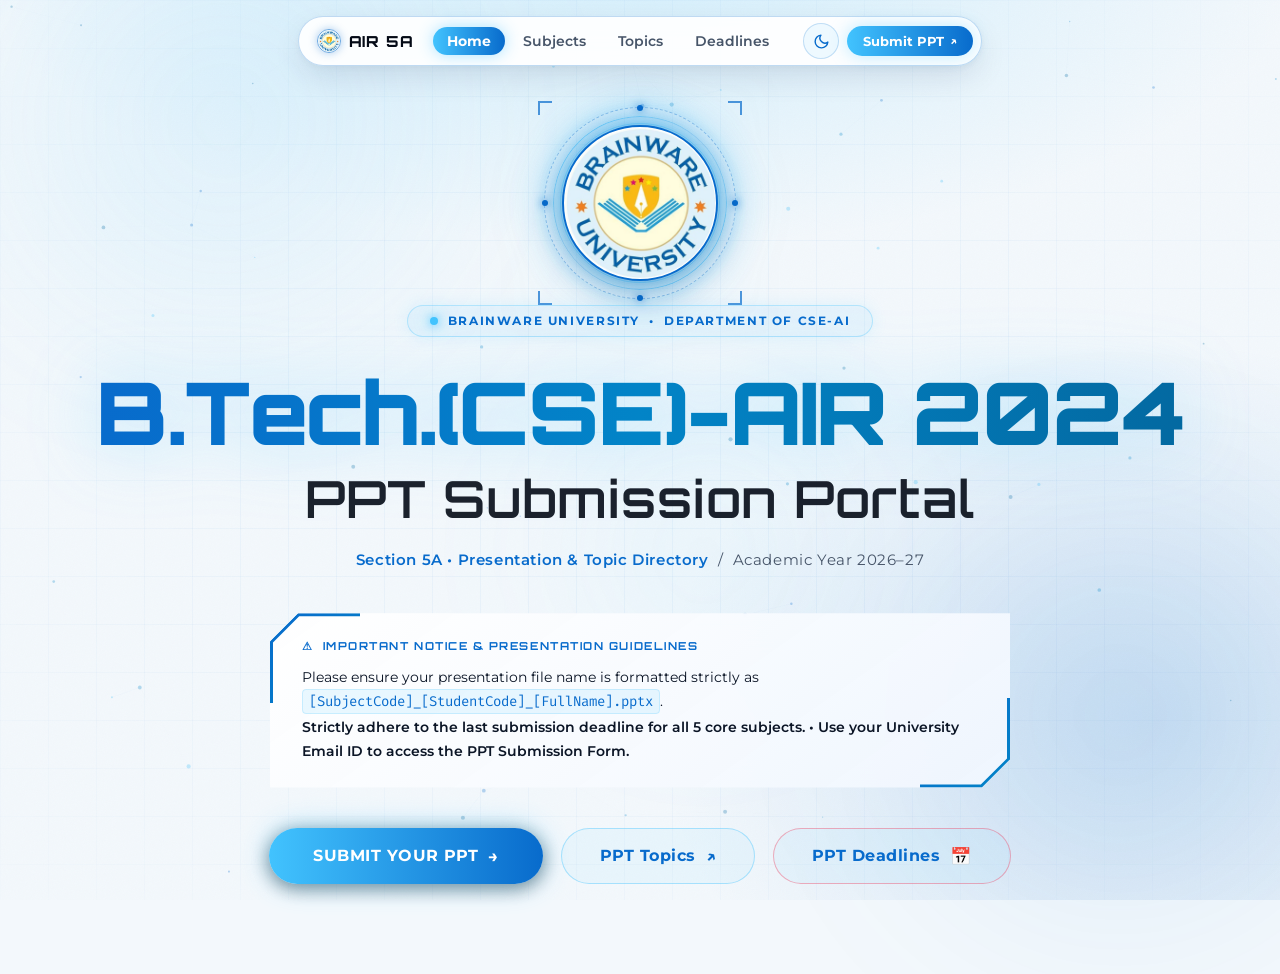
==== standalone.html @ 6a6da943 "chore: update dept labels to Dept. of CSE-AI across all subjects" ====
<!DOCTYPE html>
<html lang="en" data-theme="dark">
<head>
<meta charset="UTF-8">
<meta name="viewport" content="width=device-width, initial-scale=1.0, maximum-scale=5.0">
<meta name="theme-color" content="#03060d">
<meta name="description" content="B.Tech.(CSE)-AIR 2024 • Sem 5 — PPT Submission Portal">
<title>B.Tech.(CSE)-AIR 2024 · Sem 5 — PPT Submission</title>
<link rel="preconnect" href="https://fonts.googleapis.com">
<link rel="preconnect" href="https://fonts.gstatic.com" crossorigin>
<link href="https://fonts.googleapis.com/css2?family=Montserrat:ital,wght@0,300;0,400;0,500;0,600;0,700;0,800;0,900;1,400;1,700&family=Orbitron:wght@500;600;700;800;900&family=Fira+Code:wght@400;500;600&display=swap" rel="stylesheet">
<style>
/* ==========================================================================
   B.Tech.(CSE)-AIR 2024 · Sem 5 / AIR 5A — CYBER EVENT DESIGN SYSTEM
   Theme inspired by Hack2Skill Snowflake CoCo CLI Hackathon GCC Edition
   Palette: Pitch Obsidian Black (#000000), Snowflake Cyan (#42c3fe), Cobalt (#086bcc)
   Typography: Orbitron (Display / Headings) & Montserrat (Body / UI)
   ========================================================================== */

*, *::before, *::after {
  box-sizing: border-box;
  margin: 0;
  padding: 0;
}

:root, [data-theme="dark"] {
  /* Core Hackathon Dark Palette */
  --bg:            #000000;
  --bg2:           #040711;
  --bg3:           #070d1e;
  --surface:       rgba(8, 14, 28, 0.85);
  --surface2:      rgba(12, 22, 42, 0.75);
  --surface-solid: #060b18;

  --card-bg:       linear-gradient(180deg, rgba(8, 16, 32, 0.9) 0%, rgba(3, 7, 18, 0.96) 100%);
  --card-border:   rgba(66, 195, 254, 0.2);
  --card-hover-border: rgba(66, 195, 254, 0.65);
  --card-shadow:   0 16px 40px rgba(0, 0, 0, 0.75), 0 0 24px rgba(66, 195, 254, 0.06);
  --card-hover-shadow: 0 24px 50px rgba(0, 0, 0, 0.88), 0 0 38px rgba(66, 195, 254, 0.25);

  /* Snowflake CoCo CLI Colors */
  --cyan:          #42c3fe;
  --cyan-glow:     rgba(66, 195, 254, 0.4);
  --cyan-subtle:   rgba(66, 195, 254, 0.1);
  --blue:          #086bcc;
  --blue-glow:     rgba(8, 107, 204, 0.35);
  --violet:        #086bcc;
  --violet-glow:   rgba(8, 107, 204, 0.3);
  --amber:         #38bdf8;
  --amber-glow:    rgba(56, 189, 248, 0.25);
  --green:         #10b981;
  --green-glow:    rgba(16, 185, 129, 0.25);
  --rose:          #f43f5e;

  --txt:           #ffffff;
  --txt2:          #94a3b8;
  --txt3:          #64748b;
  --txt-heading:   #ffffff;

  --border:        rgba(66, 195, 254, 0.2);
  --border2:       rgba(8, 107, 204, 0.25);
  --nav-bg:        rgba(4, 7, 17, 0.82);
  --nav-border:    rgba(66, 195, 254, 0.26);
  --nav-shadow:    0 14px 40px rgba(0, 0, 0, 0.75), 0 0 25px rgba(66, 195, 254, 0.12);

  --table-head-bg: rgba(8, 16, 32, 0.96);
  --table-row-alt: rgba(10, 20, 40, 0.4);
  --table-row-hover: rgba(66, 195, 254, 0.08);
  --table-border:  rgba(66, 195, 254, 0.2);

  --input-bg:      rgba(6, 12, 26, 0.9);
  --modal-bg:      rgba(4, 8, 18, 0.97);
  --modal-border:  rgba(66, 195, 254, 0.3);
  --badge-bg:      rgba(66, 195, 254, 0.1);
  --notice-bg:     rgba(8, 16, 32, 0.9);
  --notice-border: rgba(66, 195, 254, 0.3);
  --notice-strong: #38bdf8;

  --hero-grad-start: #42c3fe;
  --hero-grad-mid:   #22d3ee;
  --hero-grad-end:   #086bcc;

  --mesh-bg:       radial-gradient(ellipse 80% 50% at 50% -5%, rgba(66, 195, 254, 0.24) 0%, transparent 65%),
                   radial-gradient(ellipse 60% 65% at 90% 80%, rgba(8, 107, 204, 0.22) 0%, transparent 65%),
                   radial-gradient(ellipse 55% 55% at 10% 65%, rgba(66, 195, 254, 0.14) 0%, transparent 65%),
                   #000000;
  --grid-color:    rgba(66, 195, 254, 0.045);
  --orb-1-bg:      radial-gradient(circle, rgba(66, 195, 254, 0.18) 0%, transparent 70%);
  --orb-2-bg:      radial-gradient(circle, rgba(8, 107, 204, 0.20) 0%, transparent 70%);
  --orb-3-bg:      radial-gradient(circle, rgba(34, 211, 238, 0.12) 0%, transparent 70%);
  --canvas-opacity: 0.42;

  --r:             16px;
  --r2:            10px;
  --pill:          9999px;

  --font-display:  'Orbitron', -apple-system, BlinkMacSystemFont, 'Segoe UI', Roboto, sans-serif;
  --font-body:     'Montserrat', -apple-system, BlinkMacSystemFont, 'Segoe UI', Roboto, sans-serif;
  --font-mono:     'Fira Code', 'Consolas', monospace;
}

[data-theme="light"] {
  /* Snowflake Glacier White Theme */
  --bg:            #f3f8fc;
  --bg2:           #e8f2fb;
  --bg3:           #dbeafe;
  --surface:       rgba(255, 255, 255, 0.94);
  --surface2:      rgba(243, 248, 253, 0.9);
  --surface-solid: #ffffff;

  --card-bg:       linear-gradient(180deg, rgba(255, 255, 255, 0.98), rgba(240, 246, 253, 0.94));
  --card-border:   rgba(8, 107, 204, 0.2);
  --card-hover-border: rgba(8, 107, 204, 0.65);
  --card-shadow:   0 10px 30px -4px rgba(8, 28, 64, 0.08), 0 4px 12px -2px rgba(8, 28, 64, 0.04);
  --card-hover-shadow: 0 20px 40px -6px rgba(8, 28, 64, 0.16), 0 8px 24px rgba(66, 195, 254, 0.25);

  --cyan:          #086bcc;
  --cyan-glow:     rgba(8, 107, 204, 0.28);
  --cyan-subtle:   rgba(8, 107, 204, 0.08);
  --blue:          #0284c7;
  --blue-glow:     rgba(2, 132, 199, 0.25);
  --violet:        #0284c7;
  --violet-glow:   rgba(2, 132, 199, 0.22);
  --amber:         #0284c7;
  --amber-glow:    rgba(2, 132, 199, 0.2);
  --green:         #059669;
  --green-glow:    rgba(5, 150, 105, 0.2);
  --rose:          #e11d48;

  --txt:           #0b1526;
  --txt2:          #475569;
  --txt3:          #64748b;
  --txt-heading:   #040a16;

  --border:        rgba(8, 107, 204, 0.2);
  --border2:       rgba(66, 195, 254, 0.3);
  --nav-bg:        rgba(255, 255, 255, 0.92);
  --nav-border:    rgba(8, 107, 204, 0.25);
  --nav-shadow:    0 12px 32px -4px rgba(8, 28, 64, 0.12), 0 2px 8px rgba(8, 28, 64, 0.04);

  --table-head-bg: rgba(235, 243, 252, 0.98);
  --table-row-alt: rgba(245, 249, 254, 0.85);
  --table-row-hover: rgba(8, 107, 204, 0.08);
  --table-border:  rgba(8, 107, 204, 0.18);

  --input-bg:      #ffffff;
  --modal-bg:      rgba(255, 255, 255, 0.98);
  --modal-border:  rgba(8, 107, 204, 0.25);
  --badge-bg:      rgba(8, 107, 204, 0.08);
  --notice-bg:     rgba(255, 255, 255, 0.96);
  --notice-border: rgba(8, 107, 204, 0.3);
  --notice-strong: #086bcc;

  --hero-grad-start: #086bcc;
  --hero-grad-mid:   #0284c7;
  --hero-grad-end:   #0369a1;

  --mesh-bg:       radial-gradient(ellipse 80% 50% at 50% -5%, rgba(66, 195, 254, 0.18) 0%, transparent 65%),
                   radial-gradient(ellipse 60% 65% at 90% 80%, rgba(8, 107, 204, 0.14) 0%, transparent 65%),
                   #f3f8fc;
  --grid-color:    rgba(8, 107, 204, 0.04);
  --orb-1-bg:      radial-gradient(circle, rgba(66, 195, 254, 0.12) 0%, transparent 70%);
  --orb-2-bg:      radial-gradient(circle, rgba(8, 107, 204, 0.10) 0%, transparent 70%);
  --orb-3-bg:      radial-gradient(circle, rgba(66, 195, 254, 0.08) 0%, transparent 70%);
  --canvas-opacity: 0.45;
}

html { 
  scroll-behavior: smooth; 
  -webkit-text-size-adjust: 100%; 
}

body {
  font-family: var(--font-body);
  background: var(--bg);
  color: var(--txt);
  min-height: 100dvh;
  overflow-x: hidden;
  -webkit-font-smoothing: antialiased;
  transition: background-color 0.3s ease, color 0.3s ease;
}

/* ━━━━━━━━━━━━━━━━━━━━━━━━━━━━━━━━━━━━
   BACKGROUND SYSTEM
━━━━━━━━━━━━━━━━━━━━━━━━━━━━━━━━━━━━ */
.bg-layer {
  position: fixed; inset: 0; pointer-events: none;
}

/* Gradient mesh */
.bg-mesh {
  z-index: 0;
  background: var(--mesh-bg);
  transition: background 0.3s ease;
}

/* Fine grid */
.bg-grid {
  z-index: 1;
  background-image:
    linear-gradient(var(--grid-color) 1px, transparent 1px),
    linear-gradient(90deg, var(--grid-color) 1px, transparent 1px);
  background-size: 48px 48px;
  mask-image: radial-gradient(ellipse 100% 100% at 50% 50%, black 30%, transparent 80%);
  -webkit-mask-image: radial-gradient(ellipse 100% 100% at 50% 50%, black 30%, transparent 80%);
}

/* Noise texture */
.bg-noise {
  z-index: 2;
  opacity: 0.025;
  background-image: url("data:image/svg+xml,%3Csvg viewBox='0 0 256 256' xmlns='http://www.w3.org/2000/svg'%3E%3Cfilter id='n'%3E%3CfeTurbulence type='fractalNoise' baseFrequency='0.9' numOctaves='4' stitchTiles='stitch'/%3E%3C/filter%3E%3Crect width='100%25' height='100%25' filter='url(%23n)'/%3E%3C/svg%3E");
  background-size: 256px 256px;
}

/* Floating ambient orbs */
.orb {
  position: fixed; border-radius: 50%; pointer-events: none; filter: blur(75px); z-index: 1;
}
.orb-1 {
  width: 55vw; height: 40vw;
  background: var(--orb-1-bg); transition: background 0.3s ease;
  top: -15%; left: -10%;
  animation: orbDrift1 22s ease-in-out infinite alternate;
}
.orb-2 {
  width: 45vw; height: 50vw;
  background: var(--orb-2-bg); transition: background 0.3s ease;
  bottom: -15%; right: -10%;
  animation: orbDrift2 28s ease-in-out infinite alternate;
}
.orb-3 {
  width: 30vw; height: 30vw;
  background: var(--orb-3-bg); transition: background 0.3s ease;
  top: 40%; left: 40%;
  animation: orbDrift3 18s ease-in-out infinite alternate;
}
@keyframes orbDrift1 { 0%{transform:translate(0,0)} 100%{transform:translate(6vw,8vh)} }
@keyframes orbDrift2 { 0%{transform:translate(0,0)} 100%{transform:translate(-8vw,-6vh)} }
@keyframes orbDrift3 { 0%{transform:translate(0,0) scale(1)} 100%{transform:translate(-4vw,5vh) scale(1.2)} }

/* Canvas constellation */
#constellation {
  position: fixed; inset: 0; z-index: 2; pointer-events: none;
  opacity: var(--canvas-opacity);
  transition: opacity 0.3s ease;
}

/* ━━━━━━━━━━━━━━━━━━━━━━━━━━━━━━━━━━━━
   FLOATING TOP NAVIGATION BAR
━━━━━━━━━━━━━━━━━━━━━━━━━━━━━━━━━━━━ */
.site-nav-wrap {
  position: fixed;
  top: 16px;
  left: 0; right: 0;
  display: flex;
  justify-content: center;
  z-index: 90;
  padding: 0 16px;
  pointer-events: none;
}
.site-nav {
  pointer-events: auto;
  display: flex;
  align-items: center;
  gap: clamp(8px, 1.6vw, 20px);
  background: var(--nav-bg);
  backdrop-filter: blur(20px);
  -webkit-backdrop-filter: blur(20px);
  border: 1px solid var(--nav-border);
  border-radius: var(--pill);
  padding: 6px 8px 6px 18px;
  box-shadow: var(--nav-shadow);
  transition: background 0.3s ease, border-color 0.3s ease, box-shadow 0.3s ease;
}
.nav-brand {
  display: flex;
  align-items: center;
  gap: 8px;
  cursor: pointer;
  user-select: none;
}
.nav-dot {
  width: 8px; height: 8px;
  border-radius: 50%;
  background: #42c3fe;
  box-shadow: 0 0 10px #42c3fe;
  animation: pulse 2s infinite ease-in-out;
}
.nav-title {
  font-family: var(--font-display);
  font-weight: 800;
  font-size: 0.95rem;
  color: var(--txt-heading);
  letter-spacing: 0.05em;
  white-space: nowrap;
}
.nav-sub {
  font-family: var(--font-mono);
  font-weight: 400;
  font-size: 0.78rem;
  color: var(--cyan);
  opacity: 0.9;
}
.nav-links {
  display: flex;
  align-items: center;
  gap: 4px;
}
.nav-link {
  background: transparent;
  border: none;
  color: var(--txt2);
  font-family: var(--font-body);
  font-size: 0.85rem;
  font-weight: 600;
  padding: 6px 14px;
  border-radius: var(--pill);
  cursor: pointer;
  transition: all 0.2s ease;
  white-space: nowrap;
}
.nav-link:hover {
  color: var(--txt);
  background: rgba(66, 195, 254, 0.08);
}
.nav-link.active {
  color: #000000;
  background: linear-gradient(90deg, #42c3fe 0%, #086bcc 100%);
  font-weight: 700;
  box-shadow: 0 0 16px rgba(66, 195, 254, 0.45);
}
[data-theme="light"] .nav-link.active {
  color: #ffffff;
}
.nav-btn-submit {
  display: inline-flex;
  align-items: center;
  gap: 6px;
  background: linear-gradient(90deg, #42c3fe 0%, #086bcc 100%);
  border: none;
  color: #000000;
  font-family: var(--font-body);
  font-weight: 700;
  font-size: 0.82rem;
  padding: 7px 16px;
  border-radius: var(--pill);
  cursor: pointer;
  transition: all 0.22s ease;
  white-space: nowrap;
  box-shadow: 0 0 18px rgba(66, 195, 254, 0.35);
}
[data-theme="light"] .nav-btn-submit {
  color: #ffffff;
}
.nav-btn-submit:hover {
  box-shadow: 0 0 28px rgba(66, 195, 254, 0.65);
  transform: translateY(-1px) scale(1.02);
}
.btn-arrow {
  font-size: 0.9em;
  transition: transform 0.2s ease;
}
.nav-btn-submit:hover .btn-arrow {
  transform: translate(2px, -2px);
}

.nav-actions {
  display: flex;
  align-items: center;
  gap: 8px;
}

/* Theme Toggle Button */
.theme-toggle-btn {
  display: inline-flex;
  align-items: center;
  justify-content: center;
  width: 36px;
  height: 36px;
  border-radius: 50%;
  background: rgba(66, 195, 254, 0.08);
  border: 1px solid var(--border);
  color: var(--cyan);
  cursor: pointer;
  position: relative;
  transition: all 0.25s cubic-bezier(0.4, 0, 0.2, 1);
  overflow: hidden;
  padding: 0;
  flex-shrink: 0;
}
.theme-toggle-btn:hover {
  background: rgba(66, 195, 254, 0.16);
  border-color: var(--cyan);
  transform: scale(1.06);
  box-shadow: 0 0 14px var(--cyan-glow);
}
.theme-icon {
  width: 17px;
  height: 17px;
  position: absolute;
  transition: transform 0.35s cubic-bezier(0.4, 0, 0.2, 1), opacity 0.25s ease;
}
[data-theme="dark"] .icon-sun {
  opacity: 1;
  transform: rotate(0deg) scale(1);
}
[data-theme="dark"] .icon-moon {
  opacity: 0;
  transform: rotate(90deg) scale(0.5);
}
[data-theme="light"] .icon-sun {
  opacity: 0;
  transform: rotate(-90deg) scale(0.5);
}
[data-theme="light"] .icon-moon {
  opacity: 1;
  transform: rotate(0deg) scale(1);
}

/* ━━━━━━━━━━━━━━━━━━━━━━━━━━━━━━━━━━━━
   PAGE SYSTEM
━━━━━━━━━━━━━━━━━━━━━━━━━━━━━━━━━━━━ */
.page {
  position: relative; z-index: 10;
  min-height: 100dvh;
  display: none; flex-direction: column;
  align-items: center; 
  justify-content: flex-start;
  padding: clamp(94px, 12vw, 125px) clamp(16px, 4vw, 48px) clamp(50px, 8vw, 90px);
  width: 100%;
  box-sizing: border-box;
}
.page.active { display: flex; }

/* ━━━━━━━━━━━━━━━━━━━━━━━━━━━━━━━━━━━━
   HOME PAGE
━━━━━━━━━━━━━━━━━━━━━━━━━━━━━━━━━━━━ */
#home { 
  gap: 0; 
  justify-content: flex-start;
  padding-top: clamp(94px, 12vw, 125px);
}

/* ━━━━━━━━━━━━━━━━━━━━━━━━━━━━━━━━━━━━
   ANIMATED HERO EMBLEM (BRAINWARE LOGO)
━━━━━━━━━━━━━━━━━━━━━━━━━━━━━━━━━━━━ */
.nav-brand-logo {
  width: 24px;
  height: 24px;
  border-radius: 50%;
  object-fit: cover;
  box-shadow: 0 0 8px rgba(66, 195, 254, 0.5);
  border: 1px solid rgba(66, 195, 254, 0.6);
  flex-shrink: 0;
  transition: transform 0.3s ease, box-shadow 0.3s ease;
}
.nav-brand:hover .nav-brand-logo {
  transform: rotate(15deg) scale(1.1);
  box-shadow: 0 0 16px rgba(66, 195, 254, 0.85);
}

.hero-logo-showcase {
  position: relative;
  width: clamp(124px, 16vw, 156px);
  height: clamp(124px, 16vw, 156px);
  margin: 0 auto clamp(16px, 2.5vw, 24px);
  display: flex;
  align-items: center;
  justify-content: center;
  isolation: isolate;
  user-select: none;
  animation: heroLogoEntrance 1.1s cubic-bezier(0.16, 1, 0.3, 1) forwards;
}

@keyframes heroLogoEntrance {
  0% {
    opacity: 0;
    transform: scale(0.55) translateY(-32px);
    filter: drop-shadow(0 0 0 transparent) blur(10px);
  }
  60% {
    opacity: 1;
    transform: scale(1.08) translateY(0);
    filter: drop-shadow(0 0 35px rgba(66, 195, 254, 0.95)) blur(0px);
  }
  100% {
    opacity: 1;
    transform: scale(1) translateY(0);
    filter: drop-shadow(0 0 22px rgba(66, 195, 254, 0.5)) blur(0px);
  }
}

/* Ambient Backlight Aura Pulse */
.logo-ambient-aura {
  position: absolute;
  inset: -32px;
  background: radial-gradient(circle, rgba(66, 195, 254, 0.4) 0%, rgba(8, 107, 204, 0.18) 50%, transparent 72%);
  border-radius: 50%;
  pointer-events: none;
  z-index: 1;
  filter: blur(16px);
  animation: auraBreathe 3.6s ease-in-out infinite alternate;
}

@keyframes auraBreathe {
  0% {
    opacity: 0.6;
    transform: scale(0.92);
  }
  100% {
    opacity: 1;
    transform: scale(1.15);
  }
}

/* Rotating Orbital Cyber Rings */
.logo-orbital-ring {
  position: absolute;
  border-radius: 50%;
  pointer-events: none;
  z-index: 2;
}

/* Outer Dashed Radar Ring */
.ring-outer {
  inset: -18px;
  border: 1.5px dashed rgba(66, 195, 254, 0.4);
  animation: spinClockwise 28s linear infinite;
  box-shadow: 0 0 15px rgba(66, 195, 254, 0.15);
}

/* Satellite Laser Dots along the Outer Ring */
.ring-outer .satellite-dot {
  position: absolute;
  width: 6px;
  height: 6px;
  border-radius: 50%;
  background: #42c3fe;
  box-shadow: 0 0 10px #42c3fe, 0 0 18px #42c3fe;
}
.sat-1 { top: -3px; left: 50%; transform: translateX(-50%); }
.sat-2 { bottom: -3px; left: 50%; transform: translateX(-50%); }
.sat-3 { left: -3px; top: 50%; transform: translateY(-50%); }
.sat-4 { right: -3px; top: 50%; transform: translateY(-50%); }

/* Middle Dual-Tone Gradient Ring */
.ring-mid {
  inset: -9px;
  border: 1.5px solid transparent;
  background: linear-gradient(135deg, rgba(66, 195, 254, 0.75) 0%, rgba(8, 107, 204, 0.15) 50%, rgba(66, 195, 254, 0.75) 100%) border-box;
  -webkit-mask: linear-gradient(#fff 0 0) padding-box, linear-gradient(#fff 0 0);
  -webkit-mask-composite: xor;
  mask-composite: exclude;
  animation: spinCounter 16s linear infinite;
}

/* Inner Neon Glow Ring */
.ring-inner {
  inset: -2px;
  border: 1px solid rgba(66, 195, 254, 0.5);
  box-shadow: inset 0 0 12px rgba(66, 195, 254, 0.4), 0 0 14px rgba(66, 195, 254, 0.3);
  animation: pulseGlowRing 2.5s ease-in-out infinite alternate;
}

@keyframes spinClockwise {
  from { transform: rotate(0deg); }
  to   { transform: rotate(360deg); }
}

@keyframes spinCounter {
  from { transform: rotate(0deg); }
  to   { transform: rotate(-360deg); }
}

@keyframes pulseGlowRing {
  0% { opacity: 0.6; box-shadow: inset 0 0 8px rgba(66, 195, 254, 0.2), 0 0 10px rgba(66, 195, 254, 0.2); }
  100% { opacity: 1; box-shadow: inset 0 0 16px rgba(66, 195, 254, 0.6), 0 0 20px rgba(66, 195, 254, 0.5); }
}

/* Cyber Corner Brackets Flanking the Circular Emblem */
.logo-corner-brackets {
  position: absolute;
  inset: -24px;
  pointer-events: none;
  z-index: 2;
}
.bracket-item {
  position: absolute;
  width: 14px;
  height: 14px;
  border-color: #42c3fe;
  border-style: solid;
  opacity: 0.7;
  transition: all 0.3s ease;
}
.b-tl { top: 0; left: 0; border-width: 2px 0 0 2px; }
.b-tr { top: 0; right: 0; border-width: 2px 2px 0 0; }
.b-bl { bottom: 0; left: 0; border-width: 0 0 2px 2px; }
.b-br { bottom: 0; right: 0; border-width: 0 2px 2px 0; }

.hero-logo-showcase:hover .bracket-item {
  opacity: 1;
  border-color: #38bdf8;
  box-shadow: 0 0 12px rgba(66, 195, 254, 0.9);
  transform: scale(1.18);
}

/* Logo Disc Container (Circular Emblem) */
.logo-disc {
  position: relative;
  width: 100%;
  height: 100%;
  border-radius: 50%;
  overflow: hidden;
  background: radial-gradient(circle, rgba(10, 28, 54, 0.95) 0%, rgba(3, 10, 24, 0.98) 100%);
  box-shadow: 0 12px 35px rgba(0, 0, 0, 0.8), 0 0 25px rgba(66, 195, 254, 0.35);
  border: 2px solid rgba(66, 195, 254, 0.6);
  z-index: 3;
  cursor: pointer;
  animation: logoLevitate 4.5s ease-in-out infinite alternate;
  transition: transform 0.35s cubic-bezier(0.16, 1, 0.3, 1), box-shadow 0.35s ease, border-color 0.3s ease;
}

@keyframes logoLevitate {
  0% {
    transform: translateY(0) rotate(0deg);
  }
  50% {
    transform: translateY(-6px) rotate(0.6deg);
  }
  100% {
    transform: translateY(2px) rotate(-0.6deg);
  }
}

.hero-logo-showcase:hover .logo-disc {
  transform: scale(1.06) translateY(-4px);
  border-color: #42c3fe;
  box-shadow: 0 18px 45px rgba(0, 0, 0, 0.9), 0 0 40px rgba(66, 195, 254, 0.7);
}

/* The Image Itself */
.hero-uni-logo {
  width: 100%;
  height: 100%;
  object-fit: cover;
  display: block;
  border-radius: 50%;
  pointer-events: none;
  transition: filter 0.3s ease, transform 0.4s ease;
}

.hero-logo-showcase:hover .hero-uni-logo {
  filter: brightness(1.08) contrast(1.05);
}

/* Holographic Shimmer Light Sweep across the Emblem */
.logo-shimmer-sweep {
  position: absolute;
  top: -50%;
  left: -50%;
  width: 200%;
  height: 200%;
  background: linear-gradient(
    60deg,
    transparent 35%,
    rgba(255, 255, 255, 0.45) 50%,
    transparent 65%
  );
  transform: rotate(25deg) translateY(-120%);
  pointer-events: none;
  z-index: 4;
  animation: shimmerSweep 4.5s ease-in-out infinite;
}

@keyframes shimmerSweep {
  0%, 65% {
    transform: rotate(25deg) translateY(-120%);
    opacity: 0;
  }
  75% {
    opacity: 0.9;
  }
  85%, 100% {
    transform: rotate(25deg) translateY(120%);
    opacity: 0;
  }
}

/* Energy Wave Pulse on Click / Tap */
.logo-ring-pulse {
  position: absolute;
  inset: 0;
  border-radius: 50%;
  border: 2px solid #42c3fe;
  opacity: 0;
  pointer-events: none;
  z-index: 5;
}
.hero-logo-showcase:active .logo-ring-pulse {
  animation: clickRipple 0.6s ease-out;
}
@keyframes clickRipple {
  0% { transform: scale(1); opacity: 0.8; }
  100% { transform: scale(1.4); opacity: 0; }
}

.uni-badge {
  display: inline-flex; align-items: center; gap: 10px;
  background: rgba(66, 195, 254, 0.08);
  border: 1px solid rgba(66, 195, 254, 0.3);
  border-radius: var(--pill);
  padding: 8px 22px;
  font-family: var(--font-body);
  font-size: clamp(9.5px, 1.6vw, 11.5px);
  font-weight: 700;
  letter-spacing: 0.14em;
  text-transform: uppercase;
  color: var(--cyan);
  margin-bottom: clamp(16px, 2.8vw, 28px);
  animation: fadeUp 0.7s ease 0.15s both;
  text-align: center;
  box-shadow: 0 0 16px rgba(66, 195, 254, 0.12);
}
.uni-badge-pulse {
  width: 8px; height: 8px; border-radius: 50%;
  background: #42c3fe;
  box-shadow: 0 0 10px #42c3fe, 0 0 20px rgba(66, 195, 254, 0.6);
  animation: pulse 2s ease-in-out infinite;
  flex-shrink: 0;
}
@keyframes pulse { 0%,100%{opacity:1;transform:scale(1)} 50%{opacity:0.5;transform:scale(1.6)} }

.hero-title {
  font-family: var(--font-display);
  font-weight: 900;
  text-align: center;
  line-height: 1.1;
  margin-bottom: clamp(14px, 2.2vw, 24px);
  animation: fadeUp 0.7s ease 0.08s both;
  letter-spacing: -0.01em;
}
.hero-line1 {
  display: block;
  font-size: clamp(2.3rem, 7.8vw, 5.4rem);
  background: linear-gradient(90deg, var(--hero-grad-start) 0%, var(--hero-grad-mid) 50%, var(--hero-grad-end) 100%);
  -webkit-background-clip: text; -webkit-text-fill-color: transparent; background-clip: text;
  letter-spacing: -0.02em;
  filter: drop-shadow(0 0 35px rgba(66, 195, 254, 0.3));
}
.hero-line2 {
  display: block;
  font-size: clamp(1.35rem, 4.3vw, 3.2rem);
  color: var(--txt-heading);
  opacity: 0.9;
  font-weight: 600;
  letter-spacing: 0.02em;
  margin-top: 10px;
}

.hero-sub {
  font-family: var(--font-body);
  font-size: clamp(12px, 1.8vw, 15px);
  color: var(--txt2);
  letter-spacing: 0.04em;
  text-align: center;
  margin-bottom: clamp(24px, 4.5vw, 44px);
  animation: fadeUp 0.7s ease 0.14s both;
}
.hero-sub span { color: var(--cyan); font-weight: 600; }

.notice-card {
  --sf-thickness: 3px;
  --_cut: 28px;
  --_bracket: 90px;
  position: relative;
  width: min(740px, 95vw);
  background: linear-gradient(145deg, rgba(8, 22, 44, 0.88) 0%, rgba(3, 10, 24, 0.97) 100%);
  backdrop-filter: blur(20px);
  -webkit-backdrop-filter: blur(20px);
  clip-path: polygon(
    var(--_cut) 0%,
    100% 0%,
    100% calc(100% - var(--_cut)),
    calc(100% - var(--_cut)) 100%,
    0% 100%,
    0% var(--_cut)
  );
  border: none !important;
  padding: clamp(18px, 3vw, 24px) clamp(20px, 3.5vw, 32px);
  margin-bottom: clamp(24px, 4.5vw, 40px);
  font-size: clamp(12px, 1.8vw, 14px);
  line-height: 1.75;
  color: var(--txt);
  box-shadow: 0 16px 40px rgba(0, 0, 0, 0.75);
  transition: transform 0.25s ease, filter 0.25s ease;
}
.notice-card::before {
  content: '';
  position: absolute;
  top: 0;
  left: 0;
  width: var(--_bracket);
  height: var(--_bracket);
  background: linear-gradient(135deg, #42c3fe 0%, #086bcc 100%);
  pointer-events: none;
  z-index: 2;
  clip-path: polygon(
    0% var(--_cut),
    var(--_cut) 0%,
    100% 0%,
    100% var(--sf-thickness),
    calc(var(--_cut) + 1.2px) var(--sf-thickness),
    var(--sf-thickness) calc(var(--_cut) + 1.2px),
    var(--sf-thickness) 100%,
    0% 100%
  );
}
.notice-card::after {
  content: '';
  position: absolute;
  bottom: 0;
  right: 0;
  width: var(--_bracket);
  height: var(--_bracket);
  background: linear-gradient(135deg, #086bcc 0%, #42c3fe 100%);
  pointer-events: none;
  z-index: 2;
  clip-path: polygon(
    100% calc(100% - var(--_cut)),
    calc(100% - var(--_cut)) 100%,
    0% 100%,
    0% calc(100% - var(--sf-thickness)),
    calc(100% - var(--_cut) - 1.2px) calc(100% - var(--sf-thickness)),
    calc(100% - var(--sf-thickness)) calc(100% - var(--_cut) - 1.2px),
    calc(100% - var(--sf-thickness)) 0%,
    100% 0%
  );
}
.notice-label {
  font-family: var(--font-display);
  font-size: clamp(9px, 1.4vw, 11px);
  font-weight: 700;
  letter-spacing: 0.14em;
  text-transform: uppercase;
  color: var(--cyan);
  margin-bottom: 8px;
  display: flex; align-items: center; gap: 6px;
  position: relative;
  z-index: 3;
}
.notice-card strong { color: var(--txt); font-weight: 600; position: relative; z-index: 3; }
.notice-card code {
  font-family: var(--font-mono);
  color: var(--cyan);
  background: rgba(66, 195, 254, 0.1);
  padding: 2px 6px;
  border-radius: 4px;
  border: 1px solid rgba(66, 195, 254, 0.2);
  position: relative;
  z-index: 3;
}

.cta-group {
  display: flex; flex-wrap: wrap; justify-content: center; align-items: center;
  gap: clamp(12px, 2vw, 18px);
  animation: fadeUp 0.7s ease 0.28s both;
}

.btn-primary {
  position: relative;
  display: inline-flex; align-items: center; justify-content: center;
  gap: 10px;
  padding: clamp(14px, 2.2vw, 18px) clamp(28px, 4.5vw, 44px);
  font-family: var(--font-body);
  font-size: clamp(13px, 2vw, 15.5px);
  font-weight: 700;
  color: #000000;
  background: linear-gradient(90deg, #42c3fe 0%, #086bcc 100%);
  border: none;
  border-radius: var(--pill);
  cursor: pointer;
  outline: none;
  text-decoration: none;
  overflow: hidden;
  white-space: nowrap;
  transition: transform 0.2s ease, box-shadow 0.2s ease;
  box-shadow: 0 0 28px rgba(66, 195, 254, 0.45), 0 4px 18px rgba(0, 0, 0, 0.5);
  -webkit-tap-highlight-color: transparent;
  touch-action: manipulation;
  letter-spacing: 0.03em;
  text-transform: uppercase;
}
[data-theme="light"] .btn-primary {
  color: #ffffff;
}
.btn-primary::after {
  content: '';
  position: absolute; top: 0; left: -120%; width: 60%; height: 100%;
  background: linear-gradient(90deg, transparent, rgba(255,255,255,0.45), transparent);
  animation: shimmer 2.8s ease-in-out infinite;
  pointer-events: none;
}
@keyframes shimmer { 0%{left:-120%} 60%,100%{left:140%} }
.btn-primary:hover { 
  transform: translateY(-2px) scale(1.02); 
  box-shadow: 0 0 45px rgba(66, 195, 254, 0.7), 0 8px 24px rgba(8, 107, 204, 0.4); 
}
.btn-primary:active { transform: translateY(0) scale(0.98); }

.btn-secondary {
  position: relative;
  display: inline-flex; align-items: center; justify-content: center;
  gap: 10px;
  padding: clamp(13px, 2vw, 17px) clamp(24px, 4vw, 38px);
  font-family: var(--font-body);
  font-size: clamp(13px, 2vw, 15.5px);
  font-weight: 700;
  color: var(--cyan);
  background: rgba(66, 195, 254, 0.06);
  border: 1.5px solid rgba(66, 195, 254, 0.4);
  border-radius: var(--pill);
  cursor: pointer;
  outline: none;
  text-decoration: none;
  overflow: hidden;
  white-space: nowrap;
  transition: all 0.2s ease;
  backdrop-filter: blur(12px);
  -webkit-tap-highlight-color: transparent;
  touch-action: manipulation;
  letter-spacing: 0.03em;
}
.btn-secondary::before {
  content: '';
  position: absolute; inset: 0;
  background: linear-gradient(135deg, rgba(66, 195, 254, 0.15), rgba(8, 107, 204, 0.1));
  opacity: 0;
  transition: opacity 0.2s ease;
}
.btn-secondary:hover { 
  border-color: #42c3fe; 
  color: #ffffff;
  box-shadow: 0 0 28px rgba(66, 195, 254, 0.35); 
  transform: translateY(-2px); 
}
.btn-secondary:hover::before { opacity: 1; }
.btn-secondary:active { transform: translateY(0) scale(0.98); }

.btn-icon { font-size: 1.1em; transition: transform 0.2s ease; position: relative; z-index: 1; }
.btn-primary:hover .btn-icon, .btn-secondary:hover .btn-icon { transform: translateX(3px); }
.btn-label { position: relative; z-index: 1; }

/* ━━━━━━━━━━━━━━━━━━━━━━━━━━━━━━━━━━━━
   STATS ROW & QUICK SUBJECTS
━━━━━━━━━━━━━━━━━━━━━━━━━━━━━━━━━━━━ */
.stats-row {
  display: grid;
  grid-template-columns: repeat(4, 1fr);
  gap: clamp(10px, 1.8vw, 18px);
  width: min(860px, 95vw);
  margin-top: clamp(28px, 4vw, 42px);
  animation: fadeUp 0.7s ease 0.32s both;
}
.stat-box {
  --sf-thickness: 2.5px;
  --_cut: 20px;
  --_bracket: 65px;
  position: relative;
  background: linear-gradient(145deg, rgba(8, 22, 44, 0.88) 0%, rgba(3, 10, 24, 0.97) 100%);
  backdrop-filter: blur(20px);
  -webkit-backdrop-filter: blur(20px);
  clip-path: polygon(
    var(--_cut) 0%,
    100% 0%,
    100% calc(100% - var(--_cut)),
    calc(100% - var(--_cut)) 100%,
    0% 100%,
    0% var(--_cut)
  );
  border: none !important;
  border-radius: 0;
  padding: 18px 14px;
  text-align: center;
  transition: transform 0.25s ease, filter 0.25s ease;
  box-shadow: 0 12px 30px rgba(0, 0, 0, 0.6);
}
.stat-box::before {
  content: '';
  position: absolute;
  top: 0;
  left: 0;
  width: var(--_bracket);
  height: var(--_bracket);
  background: linear-gradient(135deg, #42c3fe 0%, #086bcc 100%);
  pointer-events: none;
  z-index: 2;
  clip-path: polygon(
    0% var(--_cut),
    var(--_cut) 0%,
    100% 0%,
    100% var(--sf-thickness),
    calc(var(--_cut) + 1.2px) var(--sf-thickness),
    var(--sf-thickness) calc(var(--_cut) + 1.2px),
    var(--sf-thickness) 100%,
    0% 100%
  );
}
.stat-box::after {
  content: '';
  position: absolute;
  bottom: 0;
  right: 0;
  width: var(--_bracket);
  height: var(--_bracket);
  background: linear-gradient(135deg, #086bcc 0%, #42c3fe 100%);
  pointer-events: none;
  z-index: 2;
  clip-path: polygon(
    100% calc(100% - var(--_cut)),
    calc(100% - var(--_cut)) 100%,
    0% 100%,
    0% calc(100% - var(--sf-thickness)),
    calc(100% - var(--_cut) - 1.2px) calc(100% - var(--sf-thickness)),
    calc(100% - var(--sf-thickness)) calc(100% - var(--_cut) - 1.2px),
    calc(100% - var(--sf-thickness)) 0%,
    100% 0%
  );
}
.stat-box:hover {
  transform: translateY(-3px);
  filter: drop-shadow(0 0 18px rgba(66, 195, 254, 0.3));
}
.stat-box:hover::before, .stat-box:hover::after {
  background: #42c3fe;
  filter: drop-shadow(0 0 8px #42c3fe);
}
.stat-num {
  font-family: var(--font-display);
  font-size: clamp(1.6rem, 3vw, 2.3rem);
  font-weight: 800;
  color: #fff;
  background: linear-gradient(90deg, #ffffff 0%, var(--cyan) 100%);
  -webkit-background-clip: text;
  background-clip: text;
  -webkit-text-fill-color: transparent;
  line-height: 1;
  position: relative;
  z-index: 3;
}
.stat-lbl {
  font-family: var(--font-body);
  font-size: clamp(9px, 1.3vw, 10.5px);
  font-weight: 600;
  color: var(--txt2);
  letter-spacing: 0.08em;
  text-transform: uppercase;
  margin-top: 6px;
  position: relative;
  z-index: 3;
}

.quick-subjects-wrap {
  width: min(860px, 95vw);
  margin-top: clamp(24px, 3.5vw, 36px);
  text-align: center;
  animation: fadeUp 0.7s ease 0.36s both;
}
.quick-title {
  font-family: var(--font-display);
  font-size: 0.8rem;
  font-weight: 700;
  color: var(--cyan);
  letter-spacing: 0.1em;
  text-transform: uppercase;
  margin-bottom: 14px;
}
.subject-pills {
  display: flex;
  flex-wrap: wrap;
  gap: 10px;
  justify-content: center;
}
.sub-pill {
  display: inline-flex;
  align-items: center;
  gap: 8px;
  background: rgba(66, 195, 254, 0.05);
  border: 1px solid var(--border);
  color: var(--txt2);
  padding: 8px 18px;
  border-radius: var(--pill);
  font-size: 0.84rem;
  font-weight: 600;
  font-family: var(--font-body);
  cursor: pointer;
  transition: all 0.2s ease;
}
.sub-pill:hover {
  background: rgba(66, 195, 254, 0.14);
  color: #ffffff;
  border-color: #42c3fe;
  transform: translateY(-2px);
  box-shadow: 0 0 16px rgba(66, 195, 254, 0.25);
}
.pill-dot {
  width: 6px; height: 6px;
  border-radius: 50%;
  background: var(--cyan);
  box-shadow: 0 0 6px var(--cyan);
  flex-shrink: 0;
}

.guidelines-grid {
  display: grid;
  grid-template-columns: repeat(3, 1fr);
  gap: clamp(12px, 2vw, 18px);
  width: min(860px, 95vw);
  margin-top: clamp(26px, 4vw, 40px);
  animation: fadeUp 0.7s ease 0.4s both;
}
.guide-card {
  --sf-thickness: 3px;
  --_cut: 28px;
  --_bracket: 80px;
  position: relative;
  background: linear-gradient(145deg, rgba(8, 22, 44, 0.88) 0%, rgba(3, 10, 24, 0.97) 100%);
  backdrop-filter: blur(20px);
  -webkit-backdrop-filter: blur(20px);
  clip-path: polygon(
    var(--_cut) 0%,
    100% 0%,
    100% calc(100% - var(--_cut)),
    calc(100% - var(--_cut)) 100%,
    0% 100%,
    0% var(--_cut)
  );
  border: none !important;
  border-radius: 0;
  padding: 24px 20px;
  text-align: left;
  transition: transform 0.25s ease, filter 0.25s ease, background 0.3s ease;
  box-shadow: 0 16px 36px rgba(0, 0, 0, 0.75);
}
.guide-card::before {
  content: '';
  position: absolute;
  top: 0;
  left: 0;
  width: var(--_bracket);
  height: var(--_bracket);
  background: linear-gradient(135deg, #42c3fe 0%, #086bcc 100%);
  pointer-events: none;
  z-index: 2;
  clip-path: polygon(
    0% var(--_cut),
    var(--_cut) 0%,
    100% 0%,
    100% var(--sf-thickness),
    calc(var(--_cut) + 1.2px) var(--sf-thickness),
    var(--sf-thickness) calc(var(--_cut) + 1.2px),
    var(--sf-thickness) 100%,
    0% 100%
  );
  transition: filter 0.25s ease;
}
.guide-card::after {
  content: '';
  position: absolute;
  bottom: 0;
  right: 0;
  width: var(--_bracket);
  height: var(--_bracket);
  background: linear-gradient(135deg, #086bcc 0%, #42c3fe 100%);
  pointer-events: none;
  z-index: 2;
  clip-path: polygon(
    100% calc(100% - var(--_cut)),
    calc(100% - var(--_cut)) 100%,
    0% 100%,
    0% calc(100% - var(--sf-thickness)),
    calc(100% - var(--_cut) - 1.2px) calc(100% - var(--sf-thickness)),
    calc(100% - var(--sf-thickness)) calc(100% - var(--_cut) - 1.2px),
    calc(100% - var(--sf-thickness)) 0%,
    100% 0%
  );
  transition: filter 0.25s ease;
}
.guide-card:hover {
  transform: translateY(-4px);
  filter: drop-shadow(0 0 22px rgba(66, 195, 254, 0.3));
}
.guide-card:hover::before, .guide-card:hover::after {
  background: #42c3fe;
  filter: drop-shadow(0 0 8px #42c3fe);
}
.guide-icon {
  font-size: 1.8rem;
  margin-bottom: 10px;
  position: relative;
  z-index: 3;
}
.guide-title {
  font-family: var(--font-body);
  font-size: 1.1rem;
  font-weight: 700;
  color: #fff;
  margin-bottom: 8px;
  position: relative;
  z-index: 3;
}
.guide-text {
  font-size: 0.85rem;
  color: var(--txt2);
  line-height: 1.65;
  position: relative;
  z-index: 3;
}

/* ━━━━━━━━━━━━━━━━━━━━━━━━━━━━━━━━━━━━
   BACK BUTTON
━━━━━━━━━━━━━━━━━━━━━━━━━━━━━━━━━━━━ */
.back-btn {
  display: inline-flex; align-items: center; gap: 8px;
  background: rgba(6, 12, 26, 0.88);
  border: 1px solid var(--border);
  border-radius: var(--pill);
  padding: 8px 20px;
  color: var(--txt2);
  font-family: var(--font-body);
  font-size: clamp(11.5px, 1.8vw, 13px);
  font-weight: 600;
  cursor: pointer;
  z-index: 20;
  white-space: nowrap;
  transition: all 0.2s ease;
  -webkit-tap-highlight-color: transparent;
  backdrop-filter: blur(14px);
  -webkit-backdrop-filter: blur(14px);
  align-self: flex-start;
  margin-bottom: clamp(14px, 2.5vw, 22px);
}
.back-btn:hover { 
  background: rgba(66, 195, 254, 0.14); 
  color: #ffffff; 
  border-color: #42c3fe;
  box-shadow: 0 0 16px rgba(66, 195, 254, 0.25);
  transform: translateX(-2px);
}
.back-btn:focus-visible { outline: 2px solid var(--cyan); outline-offset: 3px; }

/* ━━━━━━━━━━━━━━━━━━━━━━━━━━━━━━━━━━━━
   SECTION HEADERS
━━━━━━━━━━━━━━━━━━━━━━━━━━━━━━━━━━━━ */
.section-header {
  text-align: center;
  margin-bottom: clamp(24px, 4.5vw, 44px);
  width: 100%;
  animation: fadeUp 0.5s ease both;
}
.section-eyebrow {
  font-family: var(--font-display);
  font-size: clamp(9px, 1.4vw, 11px);
  font-weight: 700;
  letter-spacing: 0.18em;
  text-transform: uppercase;
  color: var(--cyan);
  margin-bottom: 8px;
}
.section-title {
  font-family: var(--font-display);
  font-weight: 800;
  font-size: clamp(1.6rem, 4.5vw, 2.8rem);
  line-height: 1.15;
  letter-spacing: -0.01em;
}
.section-title em {
  font-style: normal;
  background: linear-gradient(90deg, #42c3fe 0%, #086bcc 100%);
  -webkit-background-clip: text; -webkit-text-fill-color: transparent; background-clip: text;
}
.section-desc {
  color: var(--txt2);
  font-size: clamp(12px, 1.9vw, 14.5px);
  margin-top: 8px;
}

/* ━━━━━━━━━━━━━━━━━━━━━━━━━━━━━━━━━━━━
   SUBJECTS & TOPICS PAGES
━━━━━━━━━━━━━━━━━━━━━━━━━━━━━━━━━━━━ */
#subjects, #topics {
  justify-content: flex-start;
  padding-top: clamp(88px, 13vw, 118px);
}

.cards-grid {
  display: grid;
  grid-template-columns: repeat(3, 1fr);
  gap: clamp(14px, 2.2vw, 22px);
  width: min(1100px, 96vw);
}

.subject-card, .topic-card {
  --sf-thickness: 3px;
  --_cut: 34px;
  --_bracket: 110px;
  --card-accent: #38bdf8;
  --card-accent-dark: #0284c7;
  --card-glow: rgba(56, 189, 248, 0.45);
  --card-bg-tint: rgba(56, 189, 248, 0.08);
  --card-badge-bg: #38bdf8;
  --card-badge-text: #000000;
  position: relative;
  display: flex;
  flex-direction: column;
  gap: clamp(12px, 1.6vw, 16px);
  padding: clamp(28px, 3.5vw, 36px) clamp(22px, 2.8vw, 28px) clamp(26px, 3.5vw, 32px);
  background: linear-gradient(145deg, rgba(8, 22, 44, 0.88) 0%, rgba(3, 10, 24, 0.97) 100%);
  backdrop-filter: blur(24px);
  -webkit-backdrop-filter: blur(24px);
  clip-path: polygon(
    var(--_cut) 0%,
    100% 0%,
    100% calc(100% - var(--_cut)),
    calc(100% - var(--_cut)) 100%,
    0% 100%,
    0% var(--_cut)
  );
  border: none !important;
  text-align: left;
  color: var(--txt);
  font-family: var(--font-body);
  text-decoration: none;
  overflow: hidden;
  cursor: pointer;
  isolation: isolate;
  opacity: 0;
  transform: translateY(16px);
  animation: cardIn 0.45s ease forwards;
  transition: transform 0.25s ease, filter 0.25s ease, background 0.3s ease;
  box-shadow: 0 18px 45px rgba(0, 0, 0, 0.85);
  -webkit-tap-highlight-color: transparent;
  touch-action: manipulation;
}
.subject-card:nth-child(1), .topic-card:nth-child(1){animation-delay:0.04s}
.subject-card:nth-child(2), .topic-card:nth-child(2){animation-delay:0.08s}
.subject-card:nth-child(3), .topic-card:nth-child(3){animation-delay:0.12s}
.subject-card:nth-child(4), .topic-card:nth-child(4){animation-delay:0.16s}
.subject-card:nth-child(5), .topic-card:nth-child(5){animation-delay:0.20s}
@keyframes cardIn { to { opacity:1; transform:translateY(0); } }

.clickable { cursor: pointer; user-select: none; }

/* ═══════════════════════════════════════════════════════════════════════
   2-COLOR DUAL CYBER PALETTE (EXACT TWO COLORS FROM UPLOADED PHOTO)
   Color 1: Electric Sky Cyan (#42c3fe) - Matching Workshop 1
   Color 2: Deep Royal Blue   (#086bcc) - Matching Workshop 2
   ═══════════════════════════════════════════════════════════════════════ */

/* Color 1: Electric Sky Cyan (Subject 01, 03, 05) */
.subject-card[data-code="BTR50112"],
.topic-card[data-code="BTR50112"],
#raiCard,
#subjects .cards-grid > .subject-card:nth-of-type(1),
#topics .cards-grid > .topic-card:nth-of-type(1),
.subjects-grid > .subject-card:nth-of-type(1),
.subject-card[data-code="BTR50114"],
.topic-card[data-code="BTR50114"],
#tmmdCard,
#subjects .cards-grid > .subject-card:nth-of-type(3),
#topics .cards-grid > .topic-card:nth-of-type(3),
.subjects-grid > .subject-card:nth-of-type(3),
.subject-card[data-code="BTR50116"],
.topic-card[data-code="BTR50116"],
#raCard,
#subjects .cards-grid > .subject-card:nth-of-type(5),
#topics .cards-grid > .topic-card:nth-of-type(5),
.subjects-grid > .subject-card:nth-of-type(5) {
  --card-accent: #42c3fe;
  --card-accent-dark: #086bcc;
  --card-glow: rgba(66, 195, 254, 0.45);
  --card-bg-tint: rgba(66, 195, 254, 0.08);
  --card-badge-bg: #42c3fe;
  --card-badge-text: #000000;
}

/* Color 2: Deep Royal Blue (Subject 02, 04) */
.subject-card[data-code="BTR50113"],
.topic-card[data-code="BTR50113"],
#rsmCard,
#subjects .cards-grid > .subject-card:nth-of-type(2),
#topics .cards-grid > .topic-card:nth-of-type(2),
.subjects-grid > .subject-card:nth-of-type(2),
.subject-card[data-code="BTR50115"],
.topic-card[data-code="BTR50115"],
#peCard,
#subjects .cards-grid > .subject-card:nth-of-type(4),
#topics .cards-grid > .topic-card:nth-of-type(4),
.subjects-grid > .subject-card:nth-of-type(4) {
  --card-accent: #086bcc;
  --card-accent-dark: #42c3fe;
  --card-glow: rgba(8, 107, 204, 0.5);
  --card-bg-tint: rgba(8, 107, 204, 0.12);
  --card-badge-bg: #086bcc;
  --card-badge-text: #ffffff;
}

/* Top-Left Chamfered Cyber Bracket (Exact Match to Uploaded Photo) */
.subject-card::before, .topic-card::before {
  content: '';
  position: absolute;
  top: 0;
  left: 0;
  width: var(--_bracket, 110px);
  height: var(--_bracket, 110px);
  background: linear-gradient(135deg, var(--card-accent) 0%, var(--card-accent-dark) 100%);
  pointer-events: none;
  z-index: 2;
  clip-path: polygon(
    0% var(--_cut, 34px),
    var(--_cut, 34px) 0%,
    100% 0%,
    100% var(--sf-thickness, 3px),
    calc(var(--_cut, 34px) + 1.2px) var(--sf-thickness, 3px),
    var(--sf-thickness, 3px) calc(var(--_cut, 34px) + 1.2px),
    var(--sf-thickness, 3px) 100%,
    0% 100%
  );
  transition: filter 0.25s ease, background 0.25s ease;
}

/* Bottom-Right Chamfered Cyber Bracket (Exact Match to Uploaded Photo) */
.subject-card::after, .topic-card::after {
  content: '';
  position: absolute;
  bottom: 0;
  right: 0;
  width: var(--_bracket, 110px);
  height: var(--_bracket, 110px);
  background: linear-gradient(135deg, var(--card-accent-dark) 0%, var(--card-accent) 100%);
  pointer-events: none;
  z-index: 2;
  clip-path: polygon(
    100% calc(100% - var(--_cut, 34px)),
    calc(100% - var(--_cut, 34px)) 100%,
    0% 100%,
    0% calc(100% - var(--sf-thickness, 3px)),
    calc(100% - var(--_cut, 34px) - 1.2px) calc(100% - var(--sf-thickness, 3px)),
    calc(100% - var(--sf-thickness, 3px)) calc(100% - var(--_cut, 34px) - 1.2px),
    calc(100% - var(--sf-thickness, 3px)) 0%,
    100% 0%
  );
  transition: filter 0.25s ease, background 0.25s ease;
}

.subject-card:hover, .topic-card:hover {
  transform: translateY(-5px);
  background: linear-gradient(145deg, rgba(12, 32, 64, 0.94) 0%, rgba(4, 14, 34, 0.98) 100%);
  filter: drop-shadow(0 0 30px var(--card-glow));
}
.subject-card:hover::before, .topic-card:hover::before,
.subject-card:hover::after, .topic-card:hover::after {
  background: var(--card-accent);
  filter: drop-shadow(0 0 12px var(--card-accent));
}

/* Solid Subject Pill Badge (Exact Match to "Workshop 1" / "Workshop 2" in Photo) */
.card-num {
  display: inline-flex;
  align-items: center;
  justify-content: center;
  font-family: var(--font-body);
  font-size: clamp(11.5px, 1.4vw, 13px);
  font-weight: 700;
  color: var(--card-badge-text, #000000) !important;
  background: var(--card-badge-bg, var(--card-accent)) !important;
  padding: 5px 18px !important;
  border-radius: var(--pill) !important;
  width: fit-content;
  letter-spacing: 0.02em;
  text-transform: none;
  margin-bottom: 4px;
  box-shadow: 0 0 16px var(--card-glow);
  border: none !important;
  position: relative;
  z-index: 3;
  transition: transform 0.2s ease, box-shadow 0.2s ease;
}
.subject-card:hover .card-num, .topic-card:hover .card-num {
  transform: scale(1.04);
  box-shadow: 0 0 24px var(--card-accent);
}

/* Card Heading (Matches Photo Hierarchy) */
.card-name {
  font-family: var(--font-body);
  font-size: clamp(16px, 2vw, 19.5px);
  font-weight: 700;
  color: #ffffff;
  line-height: 1.35;
  margin-top: 2px;
  margin-bottom: 4px;
  position: relative;
  z-index: 3;
}

.card-code {
  font-family: var(--font-mono);
  font-size: clamp(11px, 1.4vw, 12.5px);
  color: #94a3b8;
  font-weight: 500;
  letter-spacing: 0.05em;
  position: relative;
  z-index: 3;
}

.card-deadline {
  display: inline-flex;
  align-items: center;
  gap: 8px;
  font-size: clamp(11px, 1.4vw, 12.5px);
  font-weight: 600;
  color: #e2e8f0;
  background: var(--card-bg-tint);
  border-left: 3px solid var(--card-accent);
  border-radius: 4px;
  padding: 6px 12px;
  position: relative;
  z-index: 3;
  white-space: nowrap;
}

.card-status-ready {
  display: inline-flex;
  align-items: center;
  gap: 8px;
  font-size: clamp(11px, 1.4vw, 12px);
  font-weight: 600;
  color: var(--card-accent);
  background: var(--card-bg-tint);
  border-radius: 6px;
  padding: 6px 12px;
  position: relative;
  z-index: 3;
  white-space: nowrap;
}

.card-actions {
  display: flex;
  gap: 8px;
  margin-top: 8px;
  position: relative;
  z-index: 3;
}
.card-action-btn {
  flex: 1;
  padding: 8px 12px;
  font-size: 0.8rem;
  font-weight: 700;
  font-family: var(--font-body);
  border-radius: var(--r2);
  border: 1px solid transparent;
  cursor: pointer;
  transition: all 0.2s ease;
  text-align: center;
  white-space: nowrap;
}
.card-action-btn.primary {
  background: linear-gradient(90deg, var(--card-accent) 0%, var(--card-accent-dark) 100%);
  color: #000000;
  border: none;
}
[data-theme="light"] .card-action-btn.primary {
  color: #ffffff;
}
.card-action-btn.primary:hover {
  box-shadow: 0 0 18px var(--card-glow);
  transform: translateY(-1px);
}
.card-action-btn.secondary {
  background: var(--card-bg-tint);
  border: 1px solid var(--card-accent);
  color: var(--card-accent);
}
.card-action-btn.secondary:hover {
  background: var(--card-accent);
  color: #000000;
  border-color: var(--card-accent);
  box-shadow: 0 0 16px var(--card-glow);
}

.card-arrow {
  position: absolute;
  right: 20px;
  top: 20px;
  width: 32px;
  height: 32px;
  border-radius: 50%;
  background: var(--card-bg-tint);
  border: 1px solid var(--card-accent);
  display: flex;
  align-items: center;
  justify-content: center;
  font-size: 14px;
  color: var(--card-accent);
  opacity: 0.85;
  transition: all 0.2s ease;
  z-index: 3;
}
.subject-card:hover .card-arrow, .topic-card:hover .card-arrow { 
  opacity: 1; 
  background: var(--card-accent);
  color: #000000;
  box-shadow: 0 0 18px var(--card-accent);
  transform: translate(2px, -2px);
}

/* ━━━━━━━━━━━━━━━━━━━━━━━━━━━━━━━━━━━━
   MASTER SEARCH & FILTER PILLS
━━━━━━━━━━━━━━━━━━━━━━━━━━━━━━━━━━━━ */
.search-section-box {
  width: min(980px, 97vw);
  margin-top: clamp(24px, 4vw, 36px);
}
.filter-pills {
  display: flex;
  flex-wrap: wrap;
  gap: 8px;
  justify-content: center;
  margin: clamp(12px, 2vw, 18px) 0;
}
.filter-btn {
  background: rgba(66, 195, 254, 0.05);
  border: 1px solid var(--border);
  color: var(--txt2);
  font-family: var(--font-body);
  font-size: 0.83rem;
  font-weight: 600;
  padding: 6px 16px;
  border-radius: var(--pill);
  cursor: pointer;
  transition: all 0.2s ease;
}
.filter-btn:hover {
  color: var(--txt);
  border-color: rgba(66, 195, 254, 0.4);
  background: rgba(66, 195, 254, 0.1);
}
.filter-btn.active {
  background: linear-gradient(90deg, #42c3fe 0%, #086bcc 100%);
  color: #000000;
  border-color: transparent;
  font-weight: 700;
  box-shadow: 0 0 16px rgba(66, 195, 254, 0.4);
}
.filter-btn[data-filter="rai"].active,
.filter-btn[data-filter="tmmd"].active,
.filter-btn[data-filter="ra"].active {
  background: linear-gradient(90deg, #42c3fe 0%, #086bcc 100%);
  color: #000000;
  box-shadow: 0 0 16px rgba(66, 195, 254, 0.45);
}
.filter-btn[data-filter="rsm"].active,
.filter-btn[data-filter="pe"].active {
  background: linear-gradient(90deg, #086bcc 0%, #0284c7 100%);
  color: #ffffff;
  box-shadow: 0 0 16px rgba(8, 107, 204, 0.45);
}
[data-theme="light"] .filter-btn.active {
  color: #ffffff;
}

/* ━━━━━━━━━━━━━━━━━━━━━━━━━━━━━━━━━━━━
   DETAIL PAGES & TABLES
━━━━━━━━━━━━━━━━━━━━━━━━━━━━━━━━━━━━ */
#deadlines, #rai-detail, #rsm-detail, #tmmd-detail, #pe-detail, #ra-detail {
  justify-content: flex-start;
  padding-top: clamp(88px, 13vw, 118px);
}

.detail-header {
  text-align: center;
  margin-bottom: clamp(16px, 3vw, 24px);
  width: 100%;
  animation: fadeUp 0.5s ease both;
}
.detail-header h2 {
  font-family: var(--font-display);
  font-weight: 800;
  font-size: clamp(1.4rem, 4vw, 2.5rem);
  letter-spacing: -0.01em;
  line-height: 1.2;
}
.detail-header h2 em {
  font-style: normal;
  background: linear-gradient(90deg, #42c3fe 0%, #086bcc 100%);
  -webkit-background-clip: text; -webkit-text-fill-color: transparent; background-clip: text;
}
.detail-header p {
  color: var(--txt2);
  font-size: clamp(11.5px, 1.8vw, 13.5px);
  margin-top: 6px;
  font-family: var(--font-mono);
}

.detail-meta {
  display: flex; gap: 10px; justify-content: center; flex-wrap: wrap;
  margin-bottom: clamp(18px, 3vw, 28px);
  animation: fadeUp 0.5s ease 0.06s both;
}
.meta-pill {
  font-family: var(--font-mono);
  font-size: clamp(9px, 1.5vw, 11px);
  font-weight: 600;
  padding: 5px 14px;
  border-radius: var(--pill);
  border: 1px solid;
  letter-spacing: 0.06em;
}
.meta-pill.cyan  { color: var(--cyan); background: rgba(66, 195, 254, 0.1); border-color: rgba(66, 195, 254, 0.3); }
.meta-pill.slate { color: #94a3b8;    background: rgba(148,163,184,0.08); border-color: rgba(148,163,184,0.22); }
.meta-pill.amber { color: #38bdf8;   background: rgba(56, 189, 248, 0.1);  border-color: rgba(56, 189, 248, 0.25); }
.meta-pill.green { color: var(--green); background: rgba(16,185,129,0.1); border-color: rgba(16,185,129,0.25); }

/* Search Inputs */
.search-wrap {
  width: min(740px, 96vw);
  margin: 0 auto clamp(14px, 2.5vw, 20px);
  position: relative;
  animation: fadeUp 0.5s ease 0.1s both;
}
.search-icon {
  position: absolute;
  left: 18px; top: 50%;
  transform: translateY(-50%);
  color: var(--cyan);
  font-size: 15px;
  pointer-events: none;
}
.search-input {
  width: 100%;
  padding: clamp(11px, 2vw, 14px) clamp(16px, 2.5vw, 22px) clamp(11px, 2vw, 14px) 48px;
  background: var(--input-bg);
  border: 1.5px solid var(--border);
  border-radius: var(--pill);
  color: var(--txt);
  font-family: var(--font-body);
  font-size: max(16px, clamp(12px, 1.9vw, 14px));
  outline: none;
  transition: border-color 0.2s ease, box-shadow 0.2s ease;
  backdrop-filter: blur(14px);
  -webkit-appearance: none;
  appearance: none;
}
.search-input::placeholder { color: var(--txt3); }
.search-input:focus {
  border-color: #42c3fe;
  box-shadow: 0 0 0 3px rgba(66, 195, 254, 0.2), 0 0 20px rgba(66, 195, 254, 0.25);
}

.search-count {
  text-align: center;
  font-family: var(--font-mono);
  font-size: clamp(10px, 1.6vw, 11px);
  color: var(--txt3);
  margin-bottom: clamp(12px, 2vw, 18px);
  letter-spacing: 0.06em;
  animation: fadeUp 0.4s ease both;
}
.search-count strong { color: var(--cyan); }

/* Tables */
.table-wrap {
  width: min(980px, 97vw);
  overflow-x: auto;
  overflow-y: auto;
  -webkit-overflow-scrolling: touch;
  max-height: 64vh;
  border-radius: var(--r);
  border: 1px solid var(--table-border);
  background: var(--surface);
  backdrop-filter: blur(18px);
  -webkit-backdrop-filter: blur(18px);
  box-shadow: var(--card-shadow);
  animation: fadeUp 0.5s ease 0.12s both;
  margin-bottom: clamp(24px, 4vw, 40px);
  transition: background 0.3s ease, border-color 0.3s ease, box-shadow 0.3s ease;
}
.table-wrap::-webkit-scrollbar {
  width: 6px;
  height: 6px;
}
.table-wrap::-webkit-scrollbar-track {
  background: rgba(0, 0, 0, 0.35);
}
.table-wrap::-webkit-scrollbar-thumb {
  background: rgba(66, 195, 254, 0.3);
  border-radius: 4px;
}
.table-wrap::-webkit-scrollbar-thumb:hover {
  background: #42c3fe;
}
.data-table {
  width: 100%;
  min-width: 720px;
  border-collapse: collapse;
  font-size: clamp(11px, 1.55vw, 13px);
}
.data-table thead tr {
  background: var(--table-head-bg);
  border-bottom: 2px solid rgba(66, 195, 254, 0.35);
  position: sticky;
  top: 0;
  z-index: 5;
  backdrop-filter: blur(16px);
  -webkit-backdrop-filter: blur(16px);
}
.data-table th {
  padding: clamp(12px, 2vw, 15px) clamp(10px, 1.8vw, 16px);
  text-align: left;
  font-family: var(--font-display);
  font-size: clamp(8.5px, 1.2vw, 10px);
  font-weight: 700;
  letter-spacing: 0.1em;
  text-transform: uppercase;
  color: var(--cyan);
  white-space: nowrap;
}
.data-table td {
  padding: clamp(11px, 1.8vw, 14px) clamp(10px, 1.8vw, 16px);
  border-bottom: 1px solid rgba(66, 195, 254, 0.08);
  vertical-align: middle;
  line-height: 1.5;
}
.data-table tbody tr:last-child td { border-bottom: none; }
.data-table tbody tr { transition: background 0.15s ease; }
.data-table tbody tr:hover { background: rgba(66, 195, 254, 0.07); }

.td-sl    { color: var(--txt3); font-weight: 600; white-space: nowrap; font-family: var(--font-mono); font-size: 0.9em; }
.td-code  { white-space: nowrap; }
.td-name  { color: var(--txt-heading); font-weight: 600; }
.td-date {
  white-space: nowrap;
  font-weight: 600;
  font-family: var(--font-mono);
  font-size: 0.88em;
}
.pres-date-val {
  color: var(--cyan);
  font-weight: 600;
}
.pres-date-tba {
  color: var(--txt3);
  font-weight: 500;
  opacity: 0.65;
}
[data-theme="light"] .pres-date-val {
  color: #0284c7;
}
.td-topic { color: var(--txt); max-width: 480px; line-height: 1.5; font-weight: 500; }
.td-empty {
  text-align: center;
  padding: 36px 16px !important;
  color: var(--txt3);
  font-style: italic;
}

/* Badges & Pills inside Table */
.code-pill {
  font-family: var(--font-mono);
  font-size: 0.85em;
  background: rgba(66, 195, 254, 0.1);
  border: 1px solid rgba(66, 195, 254, 0.25);
  padding: 3px 8px;
  border-radius: 4px;
  color: var(--cyan);
  font-weight: 600;
  white-space: nowrap;
}
.sub-tag {
  display: inline-block;
  font-size: 0.74rem;
  font-weight: 700;
  padding: 3px 8px;
  border-radius: 4px;
  white-space: nowrap;
  font-family: var(--font-mono);
}
.sub-tag.rai  { color: #42c3fe; background: rgba(66, 195, 254, 0.12); border: 1px solid rgba(66, 195, 254, 0.3); }
.sub-tag.rsm  { color: #38bdf8; background: rgba(56, 189, 248, 0.12); border: 1px solid rgba(56, 189, 248, 0.3); }
.sub-tag.tmmd { color: #60a5fa; background: rgba(96, 165, 250, 0.12); border: 1px solid rgba(96, 165, 250, 0.3); }
.sub-tag.pe   { color: #10b981; background: rgba(16, 185, 129, 0.12); border: 1px solid rgba(16, 185, 129, 0.3); }
.sub-tag.ra   { color: #086bcc; background: rgba(8, 107, 204, 0.15); border: 1px solid rgba(8, 107, 204, 0.35); }

.status-badge {
  display: inline-flex;
  align-items: center;
  gap: 5px;
  font-family: var(--font-mono);
  font-size: 0.75rem;
  font-weight: 700;
  padding: 3px 9px;
  border-radius: var(--pill);
}
.status-badge.live {
  color: var(--green);
  background: rgba(16, 185, 129, 0.12);
  border: 1px solid rgba(16, 185, 129, 0.25);
}

.table-btn-submit {
  background: linear-gradient(90deg, #42c3fe 0%, #086bcc 100%);
  border: none;
  color: #000000;
  font-family: var(--font-body);
  font-size: 0.78rem;
  font-weight: 700;
  padding: 4px 12px;
  border-radius: var(--pill);
  cursor: pointer;
  transition: all 0.2s ease;
  white-space: nowrap;
  box-shadow: 0 0 10px rgba(66, 195, 254, 0.35);
}
[data-theme="light"] .table-btn-submit {
  color: #ffffff;
}
.table-btn-submit:hover {
  box-shadow: 0 0 18px rgba(66, 195, 254, 0.6);
  transform: scale(1.04);
}

/* Detail Bottom CTA */
.detail-footer-action {
  margin-top: clamp(14px, 2.5vw, 24px);
  display: flex;
  justify-content: center;
}

/* Evaluation Rubric */
.evaluation-rules-box {
  width: min(980px, 97vw);
  margin-top: clamp(20px, 3vw, 32px);
  background: var(--surface);
  border: 1px solid var(--border);
  border-radius: var(--r);
  padding: clamp(18px, 3vw, 26px);
  backdrop-filter: blur(16px);
  position: relative;
  overflow: hidden;
}
.evaluation-rules-box::before {
  content: '';
  position: absolute; top: 0; left: 0; right: 0; height: 2px;
  background: linear-gradient(90deg, #42c3fe, #086bcc);
}
.evaluation-rules-box h3 {
  font-family: var(--font-display);
  font-size: 1.15rem;
  font-weight: 700;
  color: #fff;
  margin-bottom: 16px;
  text-align: center;
}
.rubric-grid {
  display: grid;
  grid-template-columns: repeat(4, 1fr);
  gap: 12px;
}
.rubric-item {
  --sf-thickness: 2.5px;
  --_cut: 16px;
  --_bracket: 50px;
  position: relative;
  background: linear-gradient(145deg, rgba(8, 22, 44, 0.88) 0%, rgba(3, 10, 24, 0.97) 100%);
  clip-path: polygon(
    var(--_cut) 0%,
    100% 0%,
    100% calc(100% - var(--_cut)),
    calc(100% - var(--_cut)) 100%,
    0% 100%,
    0% var(--_cut)
  );
  border: none !important;
  padding: 14px 10px;
  text-align: center;
  transition: transform 0.25s ease;
}
.rubric-item::before {
  content: '';
  position: absolute;
  top: 0;
  left: 0;
  width: var(--_bracket);
  height: var(--_bracket);
  background: #42c3fe;
  pointer-events: none;
  clip-path: polygon(
    0% var(--_cut),
    var(--_cut) 0%,
    100% 0%,
    100% var(--sf-thickness),
    calc(var(--_cut) + 1.2px) var(--sf-thickness),
    var(--sf-thickness) calc(var(--_cut) + 1.2px),
    var(--sf-thickness) 100%,
    0% 100%
  );
}
.rubric-item::after {
  content: '';
  position: absolute;
  bottom: 0;
  right: 0;
  width: var(--_bracket);
  height: var(--_bracket);
  background: #42c3fe;
  pointer-events: none;
  clip-path: polygon(
    100% calc(100% - var(--_cut)),
    calc(100% - var(--_cut)) 100%,
    0% 100%,
    0% calc(100% - var(--sf-thickness)),
    calc(100% - var(--_cut) - 1.2px) calc(100% - var(--sf-thickness)),
    calc(100% - var(--sf-thickness)) calc(100% - var(--_cut) - 1.2px),
    calc(100% - var(--sf-thickness)) 0%,
    100% 0%
  );
}
.rubric-percent {
  display: block;
  font-family: var(--font-display);
  font-size: 1.5rem;
  font-weight: 800;
  color: var(--cyan);
  line-height: 1;
  margin-bottom: 4px;
  position: relative;
  z-index: 3;
}
.rubric-label {
  font-size: 0.78rem;
  font-weight: 600;
  color: var(--txt2);
  line-height: 1.35;
  position: relative;
  z-index: 3;
}

/* ━━━━━━━━━━━━━━━━━━━━━━━━━━━━━━━━━━━━
   INTERACTIVE SUBMISSION MODAL
━━━━━━━━━━━━━━━━━━━━━━━━━━━━━━━━━━━━ */
.modal-backdrop {
  position: fixed;
  inset: 0;
  background: rgba(0, 0, 0, 0.88);
  backdrop-filter: blur(14px);
  -webkit-backdrop-filter: blur(14px);
  z-index: 1000;
  display: flex;
  align-items: center;
  justify-content: center;
  padding: 16px;
  opacity: 0;
  visibility: hidden;
  transition: opacity 0.25s ease, visibility 0.25s ease;
}
.modal-backdrop.open {
  opacity: 1;
  visibility: visible;
}
.modal-box {
  position: relative;
  width: 100%;
  max-width: 580px;
  background: var(--modal-bg);
  border: 1px solid var(--modal-border);
  border-radius: var(--r);
  padding: clamp(22px, 4vw, 32px) clamp(18px, 3.5vw, 28px);
  box-shadow: 0 25px 60px rgba(0, 0, 0, 0.7), 0 0 40px var(--cyan-glow);
  max-height: 92vh;
  overflow-y: auto;
  transform: translateY(20px) scale(0.98);
  transition: transform 0.25s ease, background 0.3s ease;
}
.modal-box::before {
  content: '';
  position: absolute; top: 0; left: 0; right: 0; height: 2px;
  background: linear-gradient(90deg, #42c3fe, #086bcc);
}
.modal-backdrop.open .modal-box {
  transform: translateY(0) scale(1);
}
.modal-close-btn {
  position: absolute;
  top: 14px; right: 14px;
  background: rgba(66, 195, 254, 0.08);
  border: 1px solid var(--border);
  color: var(--txt2);
  width: 32px; height: 32px;
  border-radius: 50%;
  display: flex; align-items: center; justify-content: center;
  font-size: 14px;
  cursor: pointer;
  transition: all 0.2s ease;
  z-index: 10;
}
.modal-close-btn:hover {
  background: #42c3fe;
  color: #000000;
  box-shadow: 0 0 12px rgba(66, 195, 254, 0.5);
}

.modal-header {
  margin-bottom: 20px;
}
.modal-eyebrow {
  font-family: var(--font-display);
  font-size: 0.72rem;
  font-weight: 700;
  letter-spacing: 0.16em;
  text-transform: uppercase;
  color: var(--cyan);
  margin-bottom: 6px;
}
.modal-title {
  font-family: var(--font-display);
  font-size: clamp(1.2rem, 3.2vw, 1.55rem);
  font-weight: 800;
  color: #fff;
  line-height: 1.25;
}
.modal-sub {
  font-size: 0.84rem;
  color: var(--txt2);
  margin-top: 6px;
}

/* Form Styles */
.submit-form {
  display: flex;
  flex-direction: column;
  gap: 16px;
}
.form-group {
  display: flex;
  flex-direction: column;
  gap: 6px;
}
.form-row.two-col {
  display: grid;
  grid-template-columns: 1fr 1fr;
  gap: 12px;
}
.form-label {
  font-size: 0.78rem;
  font-weight: 600;
  color: var(--txt2);
  display: flex;
  justify-content: space-between;
}
.form-label span.req {
  color: var(--rose);
}
.form-input, .form-select, .form-textarea {
  width: 100%;
  padding: 10px 14px;
  background: var(--input-bg);
  border: 1px solid var(--border);
  border-radius: var(--r2);
  color: var(--txt);
  font-family: var(--font-body);
  font-size: 0.88rem;
  outline: none;
  transition: border-color 0.18s ease, box-shadow 0.18s ease;
  -webkit-appearance: none;
  appearance: none;
}
.form-input:focus, .form-select:focus, .form-textarea:focus {
  border-color: #42c3fe;
  box-shadow: 0 0 0 3px rgba(66, 195, 254, 0.18);
}
.form-select {
  cursor: pointer;
  background-image: url("data:image/svg+xml,%3Csvg xmlns='http://www.w3.org/2000/svg' width='12' height='12' viewBox='0 0 24 24' fill='none' stroke='%2342c3fe' stroke-width='2' stroke-linecap='round' stroke-linejoin='round'%3E%3Cpath d='M6 9l6 6 6-6'/%3E%3C/svg%3E");
  background-repeat: no-repeat;
  background-position: right 14px center;
  padding-right: 36px;
}
.form-select option {
  background: #060c1a;
  color: #fff;
}

/* File Upload Zone */
.dropzone {
  border: 2px dashed rgba(66, 195, 254, 0.35);
  border-radius: var(--r2);
  padding: 22px 16px;
  text-align: center;
  background: rgba(66, 195, 254, 0.03);
  cursor: pointer;
  transition: all 0.2s ease;
}
.dropzone:hover, .dropzone.dragover {
  border-color: #42c3fe;
  background: rgba(66, 195, 254, 0.08);
  box-shadow: 0 0 20px rgba(66, 195, 254, 0.2);
}
.dropzone-icon {
  font-size: 2rem;
  color: var(--cyan);
  margin-bottom: 6px;
}
.dropzone-text {
  font-size: 0.84rem;
  color: var(--txt);
  font-weight: 600;
}
.dropzone-hint {
  font-size: 0.74rem;
  color: var(--txt3);
  margin-top: 4px;
}
.file-selected-box {
  display: none;
  align-items: center;
  justify-content: space-between;
  background: rgba(66, 195, 254, 0.1);
  border: 1px solid rgba(66, 195, 254, 0.3);
  padding: 8px 14px;
  border-radius: var(--r2);
  margin-top: 8px;
}
.file-selected-name {
  font-family: var(--font-mono);
  font-size: 0.82rem;
  color: var(--cyan);
  white-space: nowrap;
  overflow: hidden;
  text-overflow: ellipsis;
}
.file-remove-btn {
  background: transparent;
  border: none;
  color: var(--rose);
  font-size: 1.2rem;
  cursor: pointer;
  padding: 2px 6px;
}

/* Actions */
.modal-actions {
  display: flex;
  justify-content: flex-end;
  gap: 10px;
  margin-top: 20px;
}

/* Success Receipt */
.success-icon {
  width: 54px; height: 54px;
  border-radius: 50%;
  background: rgba(16, 185, 129, 0.15);
  border: 2px solid var(--green);
  color: var(--green);
  font-size: 26px;
  font-weight: 900;
  display: flex;
  align-items: center;
  justify-content: center;
  margin: 0 auto 14px auto;
  box-shadow: 0 0 24px rgba(16, 185, 129, 0.3);
}
.success-title {
  font-family: var(--font-display);
  font-size: 1.35rem;
  font-weight: 700;
  color: #fff;
  text-align: center;
  margin-bottom: 4px;
}
.success-sub {
  font-size: 0.84rem;
  color: var(--txt2);
  text-align: center;
  margin-bottom: 18px;
}
.receipt-card {
  background: rgba(66, 195, 254, 0.04);
  border: 1px solid var(--border);
  border-radius: var(--r2);
  padding: 15px 16px;
  text-align: left;
  display: flex;
  flex-direction: column;
  gap: 10px;
}
.receipt-row {
  display: flex;
  justify-content: space-between;
  align-items: flex-start;
  gap: 12px;
  font-size: 0.84rem;
}
.receipt-label {
  color: var(--txt3);
  font-family: var(--font-mono);
  font-size: 0.75rem;
  font-weight: 600;
  white-space: nowrap;
}
.receipt-val {
  font-weight: 600;
  color: var(--txt);
  text-align: right;
}
.receipt-val.code {
  color: var(--cyan);
  font-family: var(--font-mono);
  letter-spacing: 0.05em;
}

/* ━━━━━━━━━━━━━━━━━━━━━━━━━━━━━━━━━━━━
   TOAST NOTIFICATION
━━━━━━━━━━━━━━━━━━━━━━━━━━━━━━━━━━━━ */
.toast-popup {
  position: fixed;
  bottom: 24px;
  right: 24px;
  background: rgba(4, 8, 18, 0.95);
  border: 1px solid #42c3fe;
  border-radius: var(--r2);
  color: #fff;
  padding: 12px 22px;
  font-size: 0.88rem;
  font-weight: 600;
  font-family: var(--font-body);
  box-shadow: 0 12px 35px rgba(0, 0, 0, 0.75), 0 0 24px rgba(66, 195, 254, 0.3);
  backdrop-filter: blur(14px);
  -webkit-backdrop-filter: blur(14px);
  z-index: 2000;
  opacity: 0;
  transform: translateY(12px);
  pointer-events: none;
  transition: all 0.25s ease;
}
.toast-popup.show {
  opacity: 1;
  transform: translateY(0);
  pointer-events: auto;
}

/* ━━━━━━━━━━━━━━━━━━━━━━━━━━━━━━━━━━━━
   SUBMIT.HTML STANDALONE COMPATIBILITY
━━━━━━━━━━━━━━━━━━━━━━━━━━━━━━━━━━━━ */
.subjects-grid {
  display: grid;
  grid-template-columns: repeat(auto-fit, minmax(280px, 1fr));
  gap: 20px;
  width: min(1100px, 96vw);
  margin-top: 30px;
}
.subject-header {
  display: flex;
  justify-content: space-between;
  align-items: center;
  margin-bottom: 12px;
}
.subject-code-badge {
  font-family: var(--font-body);
  font-size: 0.82rem;
  color: var(--card-badge-text, #000000);
  background: var(--card-badge-bg, var(--card-accent));
  padding: 4px 14px;
  border-radius: var(--pill);
  font-weight: 700;
  box-shadow: 0 0 14px var(--card-glow);
  border: none;
}
.subject-credits {
  font-size: 0.76rem;
  color: var(--txt3);
}
.subject-icon-wrap {
  width: 44px;
  height: 44px;
  border-radius: 12px;
  background: var(--card-bg-tint);
  border: 1px solid var(--card-accent);
  display: flex;
  align-items: center;
  justify-content: center;
  color: var(--card-accent);
  margin-bottom: 14px;
  transition: transform 0.2s ease, box-shadow 0.2s ease;
}
.subject-card:hover .subject-icon-wrap {
  transform: scale(1.08);
  box-shadow: 0 0 16px var(--card-glow);
}
.subject-icon-wrap svg {
  width: 22px;
  height: 22px;
}
.subject-title {
  font-family: var(--font-display);
  font-size: 1.15rem;
  font-weight: 700;
  color: #ffffff;
  margin-bottom: 8px;
  line-height: 1.35;
}
.subject-desc {
  font-size: 0.84rem;
  color: var(--txt2);
  line-height: 1.6;
  margin-bottom: 16px;
  flex: 1;
}
.subject-meta {
  display: flex;
  justify-content: space-between;
  font-size: 0.76rem;
  color: var(--txt3);
  padding-top: 12px;
  border-top: 1px solid rgba(255, 255, 255, 0.08);
  margin-bottom: 16px;
}
.btn-submit-subject {
  display: inline-flex;
  align-items: center;
  justify-content: center;
  gap: 8px;
  width: 100%;
  padding: 10px 18px;
  background: linear-gradient(90deg, var(--card-accent) 0%, var(--card-accent-dark) 100%);
  color: #000000;
  border: none;
  border-radius: var(--pill);
  font-family: var(--font-body);
  font-weight: 700;
  font-size: 0.85rem;
  cursor: pointer;
  transition: all 0.2s ease;
  box-shadow: 0 0 16px var(--card-glow);
}
.btn-submit-subject svg {
  width: 16px;
  height: 16px;
}
.btn-submit-subject:hover {
  transform: translateY(-2px);
  box-shadow: 0 0 25px var(--card-glow);
}

/* ━━━━━━━━━━━━━━━━━━━━━━━━━━━━━━━━━━━━
   KEYFRAMES & RESPONSIVE DESIGN
━━━━━━━━━━━━━━━━━━━━━━━━━━━━━━━━━━━━ */
@keyframes fadeUp {
  from { opacity: 0; transform: translateY(18px); }
  to   { opacity: 1; transform: translateY(0); }
}

@media (max-width: 1024px) {
  .cards-grid { grid-template-columns: repeat(2, 1fr); width: min(860px, 96vw); }
  .table-wrap { max-height: 58vh; }
  .rubric-grid { grid-template-columns: repeat(2, 1fr); }
}

@media (max-width: 860px) {
  .cards-grid { grid-template-columns: repeat(2, 1fr); }
  .hero-line1 { font-size: clamp(2rem, 7.5vw, 3.8rem); }
  .hero-line2 { font-size: clamp(1.2rem, 4.5vw, 2.2rem); }
  .stats-row { grid-template-columns: repeat(2, 1fr); }
  .guidelines-grid { grid-template-columns: 1fr; }
}

@media (max-width: 768px) {
  .site-nav {
    padding: 5px 8px 5px 14px;
    gap: 10px;
  }
  .nav-sub { display: none; }
  .nav-link { padding: 5px 9px; font-size: 0.78rem; }
  .nav-btn-submit { padding: 5px 11px; font-size: 0.78rem; }

  .page { padding: clamp(80px, 14vw, 100px) clamp(12px, 3.5vw, 32px) clamp(32px, 6vw, 60px); }
  #home { padding-top: clamp(86px, 15vw, 110px); }
  #subjects, #topics, #deadlines, #rai-detail, #rsm-detail, #tmmd-detail, #pe-detail, #ra-detail {
    padding-top: clamp(86px, 15vw, 110px);
  }
  .section-title { font-size: clamp(1.4rem, 4.5vw, 2.4rem); }
  .detail-header h2 { font-size: clamp(1.3rem, 4vw, 2rem); }
  .back-btn { padding: 8px 14px; font-size: 11px; }
  .table-wrap { width: min(860px, 97vw); max-height: 54vh; }
  .toast-popup { bottom: 16px; right: 16px; left: 16px; text-align: center; }
}

@media (max-width: 600px) {
  .site-nav {
    width: 96vw;
    justify-content: space-between;
  }
  .cards-grid { grid-template-columns: 1fr; width: min(480px, 96vw); gap: 12px; }
  .form-row.two-col { grid-template-columns: 1fr; gap: 10px; }
  .btn-primary, .btn-secondary { width: 100%; white-space: normal; text-align: center; }
  .table-wrap { max-height: 50vh; }
  .td-topic { max-width: 200px; }
  .search-wrap { width: 96vw; }
  .rubric-grid { grid-template-columns: 1fr; }
  .stats-row { grid-template-columns: repeat(2, 1fr); }
  .modal-actions { flex-direction: column-reverse; }
  .modal-actions button { width: 100%; }
}

@media (max-width: 480px) {
  .hero-line1 { font-size: clamp(1.8rem, 8.5vw, 2.8rem); }
  .hero-line2 { font-size: clamp(1.1rem, 5vw, 1.7rem); }
  .notice-card { width: 96vw; padding: 14px 16px; }
  .stat-num { font-size: 1.6rem; }
  .stat-lbl { font-size: 9px; }
}

/* ━━━━━━━━━━━━━━━━━━━━━━━━━━━━━━━━━━━━
   LIGHT THEME CARD ADAPTATIONS
━━━━━━━━━━━━━━━━━━━━━━━━━━━━━━━━━━━━ */
[data-theme="light"] .subject-card,
[data-theme="light"] .topic-card,
[data-theme="light"] .guide-card,
[data-theme="light"] .stat-box,
[data-theme="light"] .notice-card,
[data-theme="light"] .rubric-item {
  background: linear-gradient(145deg, rgba(255, 255, 255, 0.98) 0%, rgba(240, 246, 254, 0.95) 100%) !important;
  box-shadow: 0 10px 30px rgba(8, 28, 64, 0.1) !important;
}

/* Generic elements light brackets */
[data-theme="light"] .guide-card::before,
[data-theme="light"] .stat-box::before,
[data-theme="light"] .notice-card::before,
[data-theme="light"] .rubric-item::before,
[data-theme="light"] .guide-card::after,
[data-theme="light"] .stat-box::after,
[data-theme="light"] .notice-card::after,
[data-theme="light"] .rubric-item::after {
  background: linear-gradient(135deg, #086bcc 0%, #0284c7 100%) !important;
}

/* Subject cards light mode brackets (Inherits per-subject gradient) */
[data-theme="light"] .subject-card::before,
[data-theme="light"] .topic-card::before {
  background: linear-gradient(135deg, var(--card-accent) 0%, var(--card-accent-dark) 100%) !important;
}
[data-theme="light"] .subject-card::after,
[data-theme="light"] .topic-card::after {
  background: linear-gradient(135deg, var(--card-accent-dark) 0%, var(--card-accent) 100%) !important;
}

[data-theme="light"] .card-name,
[data-theme="light"] .subject-title {
  color: #040a16 !important;
}
[data-theme="light"] .card-num,
[data-theme="light"] .subject-code-badge {
  background: var(--card-badge-bg, var(--card-accent)) !important;
  color: var(--card-badge-text, #ffffff) !important;
  box-shadow: 0 0 14px var(--card-glow) !important;
}
[data-theme="light"] .card-deadline {
  color: #1e293b !important;
  background: var(--card-bg-tint) !important;
  border-left-color: var(--card-accent) !important;
}
[data-theme="light"] .card-status-ready {
  color: var(--card-accent) !important;
  background: var(--card-bg-tint) !important;
}
[data-theme="light"] .card-action-btn.secondary {
  border-color: var(--card-accent) !important;
  color: var(--card-accent) !important;
  background: var(--card-bg-tint) !important;
}
[data-theme="light"] .card-arrow {
  color: var(--card-accent) !important;
  border-color: var(--card-accent) !important;
  background: var(--card-bg-tint) !important;
}
[data-theme="light"] .card-arrow:hover {
  background: var(--card-accent) !important;
  color: #ffffff !important;
}

/* Light Theme: 2 Photo Colors (Sky Blue & Deep Royal Blue) */
[data-theme="light"] .subject-card[data-code="BTR50112"],
[data-theme="light"] .topic-card[data-code="BTR50112"],
[data-theme="light"] #raiCard,
[data-theme="light"] #subjects .cards-grid > .subject-card:nth-of-type(1),
[data-theme="light"] #topics .cards-grid > .topic-card:nth-of-type(1),
.subjects-grid > .subject-card:nth-of-type(1),
[data-theme="light"] .subject-card[data-code="BTR50114"],
[data-theme="light"] .topic-card[data-code="BTR50114"],
[data-theme="light"] #tmmdCard,
[data-theme="light"] #subjects .cards-grid > .subject-card:nth-of-type(3),
[data-theme="light"] #topics .cards-grid > .topic-card:nth-of-type(3),
.subjects-grid > .subject-card:nth-of-type(3),
[data-theme="light"] .subject-card[data-code="BTR50116"],
[data-theme="light"] .topic-card[data-code="BTR50116"],
[data-theme="light"] #raCard,
[data-theme="light"] #subjects .cards-grid > .subject-card:nth-of-type(5),
[data-theme="light"] #topics .cards-grid > .topic-card:nth-of-type(5),
.subjects-grid > .subject-card:nth-of-type(5) {
  --card-accent: #0284c7;
  --card-accent-dark: #0369a1;
  --card-glow: rgba(2, 132, 199, 0.25);
  --card-bg-tint: rgba(2, 132, 199, 0.08);
  --card-badge-bg: #0284c7;
  --card-badge-text: #ffffff;
}

[data-theme="light"] .subject-card[data-code="BTR50113"],
[data-theme="light"] .topic-card[data-code="BTR50113"],
[data-theme="light"] #rsmCard,
[data-theme="light"] #subjects .cards-grid > .subject-card:nth-of-type(2),
[data-theme="light"] #topics .cards-grid > .topic-card:nth-of-type(2),
.subjects-grid > .subject-card:nth-of-type(2),
[data-theme="light"] .subject-card[data-code="BTR50115"],
[data-theme="light"] .topic-card[data-code="BTR50115"],
[data-theme="light"] #peCard,
[data-theme="light"] #subjects .cards-grid > .subject-card:nth-of-type(4),
[data-theme="light"] #topics .cards-grid > .topic-card:nth-of-type(4),
.subjects-grid > .subject-card:nth-of-type(4) {
  --card-accent: #086bcc;
  --card-accent-dark: #034b94;
  --card-glow: rgba(8, 107, 204, 0.25);
  --card-bg-tint: rgba(8, 107, 204, 0.08);
  --card-badge-bg: #086bcc;
  --card-badge-text: #ffffff;
}

/* Light Theme Hero Logo Adaptation */
[data-theme="light"] .logo-ambient-aura {
  background: radial-gradient(circle, rgba(8, 107, 204, 0.22) 0%, rgba(2, 132, 199, 0.1) 50%, transparent 72%);
}
[data-theme="light"] .logo-disc {
  background: #ffffff;
  border-color: #086bcc;
  box-shadow: 0 12px 35px rgba(8, 28, 64, 0.14), 0 0 25px rgba(8, 107, 204, 0.22);
}
[data-theme="light"] .ring-outer {
  border-color: rgba(8, 107, 204, 0.35);
}
[data-theme="light"] .ring-outer .satellite-dot {
  background: #086bcc;
  box-shadow: 0 0 10px #086bcc;
}
[data-theme="light"] .bracket-item {
  border-color: #086bcc;
}
[data-theme="light"] .nav-brand-logo {
  border-color: rgba(8, 107, 204, 0.6);
  box-shadow: 0 0 8px rgba(8, 107, 204, 0.35);
}


  </style>
</head>
<body>

<!-- FIXED BACKGROUND SYSTEM -->
<div class="bg-layer bg-mesh"></div>
<div class="bg-layer bg-grid"></div>
<div class="bg-layer bg-noise"></div>
<div class="orb orb-1"></div>
<div class="orb orb-2"></div>
<div class="orb orb-3"></div>
<canvas id="constellation"></canvas>

<!-- FLOATING TOP NAVIGATION PILL -->
<header class="site-nav-wrap">
  <div class="site-nav">
    <div class="nav-brand" onclick="nav('home')">
      <img src="[data-uri]" alt="Brainware University" class="nav-brand-logo">
      <span class="nav-title">AIR 5A</span>
    </div>
    <nav class="nav-links">
      <button class="nav-link active" onclick="nav('home')" data-nav="home">Home</button>
      <button class="nav-link" onclick="nav('subjects')" data-nav="subjects">Subjects</button>
      <button class="nav-link" onclick="nav('topics')" data-nav="topics">Topics</button>
      <button class="nav-link" onclick="nav('deadlines')" data-nav="deadlines">Deadlines</button>
    </nav>
    <div class="nav-actions">
      <button class="theme-toggle-btn" id="themeToggleBtn" aria-label="Toggle dark / light theme" title="Toggle theme">
        <svg class="theme-icon icon-moon" viewBox="0 0 24 24" fill="none" stroke="currentColor" stroke-width="2" stroke-linecap="round" stroke-linejoin="round">
          <path d="M21 12.79A9 9 0 1 1 11.21 3 7 7 0 0 0 21 12.79z"></path>
        </svg>
        <svg class="theme-icon icon-sun" viewBox="0 0 24 24" fill="none" stroke="currentColor" stroke-width="2" stroke-linecap="round" stroke-linejoin="round">
          <circle cx="12" cy="12" r="5"></circle>
          <line x1="12" y1="1" x2="12" y2="3"></line>
          <line x1="12" y1="21" x2="12" y2="23"></line>
          <line x1="4.22" y1="4.22" x2="5.64" y2="5.64"></line>
          <line x1="18.36" y1="18.36" x2="19.78" y2="19.78"></line>
          <line x1="1" y1="12" x2="3" y2="12"></line>
          <line x1="21" y1="12" x2="23" y2="12"></line>
          <line x1="4.22" y1="19.78" x2="5.64" y2="18.36"></line>
          <line x1="18.36" y1="5.64" x2="19.78" y2="4.22"></line>
        </svg>
      </button>
      <button class="nav-btn-submit" onclick="nav('subjects')">
        <span>Submit PPT</span>
        <span class="btn-arrow">↗</span>
      </button>
    </div>
  </div>
</header>

<!-- =========================================================================
     PAGE 1: HOME LANDING PAGE
========================================================================= -->
<div class="page active" id="home">

  <!-- =====================================================================
       ANIMATED HERO LOGO SHOWCASE (BRAINWARE UNIVERSITY)
  ===================================================================== -->
  <div class="hero-logo-showcase" id="heroLogoShowcase" aria-label="Brainware University Official Emblem">
    <div class="logo-ambient-aura" aria-hidden="true"></div>
    <div class="logo-orbital-ring ring-outer" aria-hidden="true">
      <span class="satellite-dot sat-1"></span>
      <span class="satellite-dot sat-2"></span>
      <span class="satellite-dot sat-3"></span>
      <span class="satellite-dot sat-4"></span>
    </div>
    <div class="logo-orbital-ring ring-mid" aria-hidden="true"></div>
    <div class="logo-orbital-ring ring-inner" aria-hidden="true"></div>
    <div class="logo-corner-brackets" aria-hidden="true">
      <span class="bracket-item b-tl"></span>
      <span class="bracket-item b-tr"></span>
      <span class="bracket-item b-bl"></span>
      <span class="bracket-item b-br"></span>
    </div>
    <div class="logo-disc" tabindex="0" role="img" aria-label="Brainware University Logo">
      <img src="[data-uri]" alt="Brainware University Official Logo" class="hero-uni-logo" id="heroUniLogo">
      <div class="logo-shimmer-sweep" aria-hidden="true"></div>
      <div class="logo-ring-pulse" aria-hidden="true"></div>
    </div>
  </div>

  <div class="uni-badge">
    <span class="uni-badge-pulse"></span>
    Brainware University &nbsp;•&nbsp; Department of CSE-AI
  </div>

  <h1 class="hero-title">
    <span class="hero-line1">B.Tech.(CSE)-AIR 2024</span>
    <span class="hero-line2">PPT Submission Portal</span>
  </h1>

  <p class="hero-sub">
    <span>Section 5A • Presentation & Topic Directory</span> &nbsp;/&nbsp; Academic Year 2026–27
  </p>

  <div class="notice-card">
    <div class="notice-label">
      ⚠ &nbsp;Important Notice & Presentation Guidelines
    </div>
    Please ensure your presentation file name is formatted strictly as <code>[SubjectCode]_[StudentCode]_[FullName].pptx</code>.
    <br><strong>Strictly adhere to the last submission deadline for all 5 core subjects. • Use your University Email ID to access the PPT Submission Form.</strong>
  </div>

  <div class="cta-group">
    <button class="btn-primary" id="ctaBtn" onclick="nav('subjects')" aria-label="Go to subject list to submit your presentation">
      <span class="btn-label">Submit Your PPT</span>
      <span class="btn-icon">→</span>
    </button>
    <button class="btn-secondary" id="topicBtn" aria-label="Know your presentation topic">
      <span class="btn-label">PPT Topics</span>
      <span class="btn-icon">↗</span>
    </button>
    <button class="btn-secondary" id="deadlineBtn" style="border-color: rgba(244, 63, 94, 0.4);" aria-label="Check the last submission date">
      <span class="btn-label">PPT Deadlines</span>
      <span class="btn-icon">📅</span>
    </button>
  </div>

</div>

<!-- =========================================================================
     PAGE 2: SUBJECTS LISTING PAGE
========================================================================= -->
<div class="page" id="subjects">
  <button class="back-btn" id="backBtn">← Back</button>

  <div class="section-header">
    <div class="section-eyebrow">Semester 5 Subjects</div>
    <h2 class="section-title">Select <em>The Subject</em></h2>
    <p class="section-desc">Tap a subject to view assigned presentation topics, guidelines, and submit your presentation slides</p>
  </div>

  <div class="cards-grid" role="list">

    <!-- Subject 01 -->
    <div class="subject-card" role="listitem" data-code="BTR50112">
      <div class="card-num">Subject 01</div>
      <div>
        <div class="card-name">Robotics and Artificial Intelligence</div>
        <div class="card-code">BTR50112</div>
      </div>
      <div class="card-deadline">📅 Last Submission Date: September 28, 2026</div>
      <div class="card-actions">
        <button class="card-action-btn primary" onclick="nav('rai-detail')">View Topics & Schedule ↗</button>
        <button class="card-action-btn secondary" onclick="openSubmitModal('BTR50112')">Submit PPT ↗</button>
      </div>
      <div class="card-arrow" onclick="nav('rai-detail')">↗</div>
    </div>

    <!-- Subject 02 -->
    <div class="subject-card" role="listitem" data-code="BTR50113">
      <div class="card-num">Subject 02</div>
      <div>
        <div class="card-name">Robot Safety and Maintenance</div>
        <div class="card-code">BTR50113</div>
      </div>
      <div class="card-deadline">📅 Last Submission Date: October 5, 2026</div>
      <div class="card-actions">
        <button class="card-action-btn primary" onclick="nav('rsm-detail')">View Topics & Schedule ↗</button>
        <button class="card-action-btn secondary" onclick="openSubmitModal('BTR50113')">Submit PPT ↗</button>
      </div>
      <div class="card-arrow" onclick="nav('rsm-detail')">↗</div>
    </div>

    <!-- Subject 03 -->
    <div class="subject-card" role="listitem" data-code="BTR50114">
      <div class="card-num">Subject 03</div>
      <div>
        <div class="card-name">Theory of Machine & Machine Design</div>
        <div class="card-code">BTR50114</div>
      </div>
      <div class="card-deadline">📅 Last Submission Date: October 8, 2026</div>
      <div class="card-actions">
        <button class="card-action-btn primary" onclick="nav('tmmd-detail')">View Topics & Schedule ↗</button>
        <button class="card-action-btn secondary" onclick="openSubmitModal('BTR50114')">Submit PPT ↗</button>
      </div>
      <div class="card-arrow" onclick="nav('tmmd-detail')">↗</div>
    </div>

    <!-- Subject 04 -->
    <div class="subject-card" role="listitem" data-code="BTR50115">
      <div class="card-num">Subject 04</div>
      <div>
        <div class="card-name">Professional Ethics</div>
        <div class="card-code">BTR50115</div>
      </div>
      <div class="card-deadline">📅 Last Submission Date: September 28, 2026</div>
      <div class="card-actions">
        <button class="card-action-btn primary" onclick="nav('pe-detail')">View Topics & Schedule ↗</button>
        <button class="card-action-btn secondary" onclick="openSubmitModal('BTR50115')">Submit PPT ↗</button>
      </div>
      <div class="card-arrow" onclick="nav('pe-detail')">↗</div>
    </div>

    <!-- Subject 05 -->
    <div class="subject-card" role="listitem" data-code="BTR50116">
      <div class="card-num">Subject 05</div>
      <div>
        <div class="card-name">Robotic Algorithms</div>
        <div class="card-code">BTR50116</div>
      </div>
      <div class="card-deadline">📅 Last Submission Date: October 15, 2026</div>
      <div class="card-actions">
        <button class="card-action-btn primary" onclick="nav('ra-detail')">View Topics & Schedule ↗</button>
        <button class="card-action-btn secondary" onclick="openSubmitModal('BTR50116')">Submit PPT ↗</button>
      </div>
      <div class="card-arrow" onclick="nav('ra-detail')">↗</div>
    </div>

  </div>
</div>


<!-- =========================================================================
     PAGE 3: MASTER TOPICS DIRECTORY
========================================================================= -->
<div class="page" id="topics">
  <button class="back-btn" id="backBtn2">← Back</button>

  <div class="section-header">
    <div class="section-eyebrow">Find Your Topic</div>
    <h2 class="section-title">Your <em>Presentation Topics</em></h2>
    <p class="section-desc">Locate your Student Code or Name across all 5 subjects, or filter by specific subject</p>
  </div>

  <!-- Subject Quick Launch Grid -->
  <div class="cards-grid" role="list">
    <div class="topic-card clickable" id="raiCard" role="listitem" tabindex="0" data-code="BTR50112" aria-label="View Robotics & AI topics">
      <div class="card-num">Subject 01</div>
      <div>
        <div class="card-name">Robotics and Artificial Intelligence</div>
        <div class="card-code">BTR50112</div>
      </div>
      <div class="card-status-ready">✓ &nbsp;55 Topics available — click to view</div>
      <div class="card-arrow">↗</div>
    </div>

    <div class="topic-card clickable" id="rsmCard" role="listitem" tabindex="0" data-code="BTR50113" aria-label="View Robot Safety topics">
      <div class="card-num">Subject 02</div>
      <div>
        <div class="card-name">Robot Safety and Maintenance</div>
        <div class="card-code">BTR50113</div>
      </div>
      <div class="card-status-ready">✓ &nbsp;55 Topics available — click to view</div>
      <div class="card-arrow">↗</div>
    </div>

    <div class="topic-card clickable" id="tmmdCard" role="listitem" tabindex="0" data-code="BTR50114" aria-label="View Theory of Machine topics">
      <div class="card-num">Subject 03</div>
      <div>
        <div class="card-name">Theory of Machine & Machine Design</div>
        <div class="card-code">BTR50114</div>
      </div>
      <div class="card-status-ready">✓ &nbsp;55 Topics available — click to view</div>
      <div class="card-arrow">↗</div>
    </div>

    <div class="topic-card clickable" id="peCard" role="listitem" tabindex="0" data-code="BTR50115" aria-label="View Professional Ethics topics">
      <div class="card-num">Subject 04</div>
      <div>
        <div class="card-name">Professional Ethics</div>
        <div class="card-code">BTR50115</div>
      </div>
      <div class="card-status-ready">✓ &nbsp;56 Topics available — click to view</div>
      <div class="card-arrow">↗</div>
    </div>

    <div class="topic-card clickable" id="raCard" role="listitem" tabindex="0" data-code="BTR50116" aria-label="View Robotic Algorithms topics">
      <div class="card-num">Subject 05</div>
      <div>
        <div class="card-name">Robotic Algorithms</div>
        <div class="card-code">BTR50116</div>
      </div>
      <div class="card-status-ready">✓ &nbsp;55 Topics available — click to view</div>
      <div class="card-arrow">↗</div>
    </div>
  </div>

  <!-- Master Universal Search & Filter Section -->
  <div class="search-section-box">
    <div class="search-wrap">
      <span class="search-icon">🔍</span>
      <input class="search-input" id="masterSearch" type="search" placeholder="Search across all subjects by student code, name, or topic…" autocomplete="off" spellcheck="false">
    </div>

    <div class="filter-pills" id="masterFilterPills">
      <button class="filter-btn active" data-filter="all">All Subjects (276)</button>
      <button class="filter-btn" data-filter="rai">Robotics & AI (55)</button>
      <button class="filter-btn" data-filter="rsm">Robot Safety (55)</button>
      <button class="filter-btn" data-filter="tmmd">Machine Design (55)</button>
      <button class="filter-btn" data-filter="pe">Prof. Ethics (56)</button>
      <button class="filter-btn" data-filter="ra">Robotic Algorithms (55)</button>
    </div>

    <div class="search-count" id="masterCount">Showing all <strong>276</strong> topic allocations</div>

    <div class="table-wrap">
      <table class="data-table" id="masterTable">
        <thead>
          <tr>
            <th>SL.</th>
            <th>STUDENT CODE</th>
            <th>NAME</th>
            <th>PRESENTATION TOPIC</th>
            <th>PRESENTATION DATE (IF AVAILABLE)</th>
          </tr>
        </thead>
        <tbody id="masterTbody"></tbody>
      </table>
    </div>
  </div>
</div>


<!-- =========================================================================
     PAGE 4: SUBMISSION DEADLINES
========================================================================= -->
<div class="page" id="deadlines">
  <button class="back-btn" id="backBtn6">← Back</button>
  
  <div class="detail-header">
    <div class="section-eyebrow">Submission Calendar</div>
    <h2>Submission <em>Deadlines</em></h2>
    <p>Final dates for PPT submission & presentation schedule — Semester 5 (AIR 5A)</p>
  </div>
  
  <div class="table-wrap">
    <table class="data-table">
      <thead>
        <tr>
          <th>Sl.</th>
          <th>Subject Name</th>
          <th>Subject Code</th>
          <th>Submission Deadline</th>
        </tr>
      </thead>
      <tbody>
        <tr>
          <td class="td-sl">01</td>
          <td class="td-name">Robotics and Artificial Intelligence</td>
          <td class="td-code">BTR50112</td>
          <td class="td-date">September 28, 2026</td>
        </tr>
        <tr>
          <td class="td-sl">02</td>
          <td class="td-name">Robot Safety and Maintenance</td>
          <td class="td-code">BTR50113</td>
          <td class="td-date">October 5, 2026</td>
        </tr>
        <tr>
          <td class="td-sl">03</td>
          <td class="td-name">Theory of Machine & Machine Design</td>
          <td class="td-code">BTR50114</td>
          <td class="td-date">October 8, 2026</td>
        </tr>
        <tr>
          <td class="td-sl">04</td>
          <td class="td-name">Professional Ethics</td>
          <td class="td-code">BTR50115</td>
          <td class="td-date">September 28, 2026</td>
        </tr>
        <tr>
          <td class="td-sl">05</td>
          <td class="td-name">Robotic Algorithms</td>
          <td class="td-code">BTR50116</td>
          <td class="td-date">October 15, 2026</td>
        </tr>
      </tbody>
    </table>
  </div>
</div>


<!-- =========================================================================
     PAGE 5: SUBJECT DETAIL - ROBOTICS AND AI (BTR50112)
========================================================================= -->
<div class="page" id="rai-detail">
  <button class="back-btn" id="backBtn3">← Back to Subjects</button>
  <div class="detail-header">
    <h2>Robotics and <em>Artificial Intelligence</em></h2>
    <p>B.Tech.(CSE) – AIR 2024 &nbsp;·&nbsp; Year 3 • Semester 5 (Section 5A)</p>
  </div>
  <div class="detail-meta">
    <span class="meta-pill cyan">BTR50112</span>
    <span class="meta-pill slate">Dept. of CSE-AI</span>
    <span class="meta-pill slate">Date Format: dd/mm/yyyy</span>
    <span class="meta-pill" style="color:var(--green);background:rgba(16,185,129,0.08);border-color:rgba(16,185,129,0.25);">SUBMISSION OPEN</span>
  </div>
  <div class="search-wrap">
    <span class="search-icon">🔍</span>
    <input class="search-input" id="raiSearch" type="search" placeholder="Search by student code, name or topic…" autocomplete="off" spellcheck="false">
  </div>
  <div class="search-count" id="raiCount">Showing all <strong>55</strong> students</div>
  <div class="table-wrap">
    <table class="data-table" id="raiTable">
      <thead>
        <tr>
          <th>SL.</th>
          <th>STUDENT CODE</th>
          <th>NAME</th>
          <th>PRESENTATION TOPIC</th>
          <th>PRESENTATION DATE (IF AVAILABLE)</th>
        </tr>
      </thead>
      <tbody id="raiTbody"></tbody>
    </table>
  </div>
  <div class="detail-footer-action">
    <button class="btn-primary" onclick="openSubmitModal('BTR50112')">Submit PPT for Robotics & AI →</button>
  </div>
</div>


<!-- =========================================================================
     PAGE 6: SUBJECT DETAIL - ROBOT SAFETY & MAINTENANCE (BTR50113)
========================================================================= -->
<div class="page" id="rsm-detail">
  <button class="back-btn" id="backBtn4">← Back to Subjects</button>
  <div class="detail-header">
    <h2>Robot Safety and <em>Maintenance</em></h2>
    <p>B.Tech.(CSE) – AIR 2024 &nbsp;·&nbsp; Year 3 • Semester 5 (Section 5A)</p>
  </div>
  <div class="detail-meta">
    <span class="meta-pill cyan">BTR50113</span>
    <span class="meta-pill slate">Dept. of CSE-AI</span>
    <span class="meta-pill slate">Date Format: dd/mm/yyyy</span>
    <span class="meta-pill" style="color:var(--green);background:rgba(16,185,129,0.08);border-color:rgba(16,185,129,0.25);">SUBMISSION OPEN</span>
  </div>
  <div class="search-wrap">
    <span class="search-icon">🔍</span>
    <input class="search-input" id="rsmSearch" type="search" placeholder="Search by student code, name or topic…" autocomplete="off" spellcheck="false">
  </div>
  <div class="search-count" id="rsmCount">Showing all <strong>55</strong> students</div>
  <div class="table-wrap">
    <table class="data-table" id="rsmTable">
      <thead>
        <tr>
          <th>SL.</th>
          <th>STUDENT CODE</th>
          <th>NAME</th>
          <th>PRESENTATION TOPIC</th>
          <th>PRESENTATION DATE (IF AVAILABLE)</th>
        </tr>
      </thead>
      <tbody id="rsmTbody"></tbody>
    </table>
  </div>
  <div class="detail-footer-action">
    <button class="btn-primary" onclick="openSubmitModal('BTR50113')">Submit PPT for Robot Safety →</button>
  </div>
</div>


<!-- =========================================================================
     PAGE 7: SUBJECT DETAIL - THEORY OF MACHINE & MACHINE DESIGN (BTR50114)
========================================================================= -->
<div class="page" id="tmmd-detail">
  <button class="back-btn" id="backBtn5">← Back to Subjects</button>
  <div class="detail-header">
    <h2>Theory of Machine & <em>Machine Design</em></h2>
    <p>B.Tech.(CSE) – AIR 2024 &nbsp;·&nbsp; Year 3 • Semester 5 (Section 5A)</p>
  </div>
  <div class="detail-meta">
    <span class="meta-pill cyan">BTR50114</span>
    <span class="meta-pill slate">Dept. of CSE-AI</span>
    <span class="meta-pill slate">Date Format: dd/mm/yyyy</span>
    <span class="meta-pill" style="color:var(--green);background:rgba(16,185,129,0.08);border-color:rgba(16,185,129,0.25);">SUBMISSION OPEN</span>
  </div>
  <div class="search-wrap">
    <span class="search-icon">🔍</span>
    <input class="search-input" id="tmmdSearch" type="search" placeholder="Search by student code, name or topic…" autocomplete="off" spellcheck="false">
  </div>
  <div class="search-count" id="tmmdCount">Showing all <strong>55</strong> students</div>
  <div class="table-wrap">
    <table class="data-table" id="tmmdTable">
      <thead>
        <tr>
          <th>SL.</th>
          <th>STUDENT CODE</th>
          <th>NAME</th>
          <th>PRESENTATION TOPIC</th>
          <th>PRESENTATION DATE (IF AVAILABLE)</th>
        </tr>
      </thead>
      <tbody id="tmmdTbody"></tbody>
    </table>
  </div>
  <div class="detail-footer-action">
    <button class="btn-primary" onclick="openSubmitModal('BTR50114')">Submit PPT for Machine Design →</button>
  </div>
</div>


<!-- =========================================================================
     PAGE 8: SUBJECT DETAIL - PROFESSIONAL ETHICS (BTR50115)
========================================================================= -->
<div class="page" id="pe-detail">
  <button class="back-btn" id="backBtn7">← Back to Subjects</button>
  <div class="detail-header">
    <h2>Professional <em>Ethics</em></h2>
    <p>B.Tech.(CSE) – AIR 2024 &nbsp;·&nbsp; Year 3 • Semester 5 (Section 5A)</p>
  </div>
  <div class="detail-meta">
    <span class="meta-pill cyan">BTR50115</span>
    <span class="meta-pill slate">Dept. of CSE-AI</span>
    <span class="meta-pill slate">Date Format: dd/mm/yyyy</span>
    <span class="meta-pill" style="color:var(--green);background:rgba(16,185,129,0.08);border-color:rgba(16,185,129,0.25);">SUBMISSION OPEN</span>
  </div>
  <div class="search-wrap">
    <span class="search-icon">🔍</span>
    <input class="search-input" id="peSearch" type="search" placeholder="Search by student code, name or topic…" autocomplete="off" spellcheck="false">
  </div>
  <div class="search-count" id="peCount">Showing all <strong>56</strong> students</div>
  <div class="table-wrap">
    <table class="data-table" id="peTable">
      <thead>
        <tr>
          <th>SL.</th>
          <th>STUDENT CODE</th>
          <th>NAME</th>
          <th>PRESENTATION TOPIC</th>
          <th>PRESENTATION DATE (IF AVAILABLE)</th>
        </tr>
      </thead>
      <tbody id="peTbody"></tbody>
    </table>
  </div>
  <div class="detail-footer-action">
    <button class="btn-primary" onclick="openSubmitModal('BTR50115')">Submit PPT for Professional Ethics →</button>
  </div>
</div>


<!-- =========================================================================
     PAGE 9: SUBJECT DETAIL - ROBOTIC ALGORITHMS (BTR50116)
========================================================================= -->
<div class="page" id="ra-detail">
  <button class="back-btn" id="backBtn8">← Back to Subjects</button>
  <div class="detail-header">
    <h2>Robotic <em>Algorithms</em></h2>
    <p>B.Tech.(CSE) – AIR 2024 &nbsp;·&nbsp; Year 3 • Semester 5 (Section 5A)</p>
  </div>
  <div class="detail-meta">
    <span class="meta-pill cyan">BTR50116</span>
    <span class="meta-pill slate">Dept. of CSE-AI</span>
    <span class="meta-pill slate">Date Format: dd/mm/yyyy</span>
    <span class="meta-pill" style="color:var(--green);background:rgba(16,185,129,0.08);border-color:rgba(16,185,129,0.25);">SUBMISSION OPEN</span>
  </div>
  <div class="search-wrap">
    <span class="search-icon">🔍</span>
    <input class="search-input" id="raSearch" type="search" placeholder="Search by student code, name or topic…" autocomplete="off" spellcheck="false">
  </div>
  <div class="search-count" id="raCount">Showing all <strong>55</strong> students</div>
  <div class="table-wrap">
    <table class="data-table" id="raTable">
      <thead>
        <tr>
          <th>SL.</th>
          <th>STUDENT CODE</th>
          <th>NAME</th>
          <th>PRESENTATION TOPIC</th>
          <th>PRESENTATION DATE (IF AVAILABLE)</th>
        </tr>
      </thead>
      <tbody id="raTbody"></tbody>
    </table>
  </div>
  <div class="detail-footer-action">
    <button class="btn-primary" onclick="openSubmitModal('BTR50116')">Submit PPT for Robotic Algorithms →</button>
  </div>
</div>


<!-- =========================================================================
     INTERACTIVE PPT SUBMISSION MODAL
========================================================================= -->
<div class="modal-backdrop" id="submitModal" role="dialog" aria-modal="true" aria-labelledby="modalTitle">
  <div class="modal-box">
    <div class="modal-header">
      <div class="modal-badge">Direct Upload</div>
      <h3 id="modalTitle">Submit Your Presentation</h3>
      <button class="modal-close" onclick="closeSubmitModal()" aria-label="Close dialog">×</button>
    </div>

    <!-- Form View -->
    <div id="modalFormView">
      <form id="pptUploadForm" onsubmit="handleFormSubmit(event)">
        
        <div class="form-group">
          <label for="modalSubject">Select Subject</label>
          <select id="modalSubject" required onchange="onModalSubjectChange()">
            <option value="">-- Choose Subject --</option>
            <option value="BTR50112">Robotics and Artificial Intelligence (BTR50112)</option>
            <option value="BTR50113">Robot Safety and Maintenance (BTR50113)</option>
            <option value="BTR50114">Theory of Machine & Machine Design (BTR50114)</option>
            <option value="BTR50115">Professional Ethics (BTR50115)</option>
            <option value="BTR50116">Robotic Algorithms (BTR50116)</option>
          </select>
        </div>

        <div class="form-row two-col">
          <div class="form-group">
            <label for="modalRoll">Student Code / Roll</label>
            <input type="text" id="modalRoll" placeholder="e.g. BWU/BAR/24/001" required autocomplete="off" oninput="onModalRollInput()">
          </div>
          <div class="form-group">
            <label for="modalName">Full Name</label>
            <input type="text" id="modalName" placeholder="Full Student Name" required>
          </div>
        </div>

        <div class="form-group">
          <label for="modalTopic">Assigned Presentation Topic</label>
          <input type="text" id="modalTopic" placeholder="Topic will auto-fill from roster..." required>
        </div>

        <div class="form-group">
          <label>Attach Presentation File (.pptx, .ppt, .pdf)</label>
          <div class="drop-zone" id="modalDropZone">
            <div class="drop-icon">📁</div>
            <div class="drop-text">Drag & drop your presentation file here, or <span>Browse</span></div>
            <div class="drop-sub">Accepted formats: .pptx, .ppt, .pdf (Max size: 50MB)</div>
            <input type="file" id="modalFileInput" accept=".pptx,.ppt,.pdf" style="display:none" onchange="onFileSelected(this)">
          </div>
          <div class="selected-file-badge" id="selectedFileBadge" style="display:none">
            <span class="file-icon">📄</span>
            <span class="file-name" id="selectedFileName"></span>
            <button type="button" class="file-remove" onclick="removeSelectedFile()">×</button>
          </div>
        </div>

        <div class="modal-actions">
          <button type="button" class="btn-secondary" onclick="closeSubmitModal()">Cancel</button>
          <button type="submit" class="btn-primary" id="modalSubmitBtn">
            <span class="btn-label">Submit Presentation</span>
            <span class="btn-icon">→</span>
          </button>
        </div>
      </form>
    </div>

    <!-- Success / Receipt View -->
    <div id="modalSuccessView" style="display:none">
      <div class="success-icon">✓</div>
      <h3 class="success-title">Presentation Submitted!</h3>
      <p class="success-sub">Your presentation has been verified and registered in the departmental evaluation log.</p>
      
      <div class="receipt-card">
        <div class="receipt-row">
          <span class="receipt-label">Receipt Code:</span>
          <span class="receipt-val code" id="receiptId">AIR5A-BTR50112-001-9921</span>
        </div>
        <div class="receipt-row">
          <span class="receipt-label">Student:</span>
          <span class="receipt-val" id="receiptStudent">SOUMEN BHANDARI (BWU/BAR/24/001)</span>
        </div>
        <div class="receipt-row">
          <span class="receipt-label">Subject:</span>
          <span class="receipt-val" id="receiptSubject">Robotics and Artificial Intelligence</span>
        </div>
        <div class="receipt-row">
          <span class="receipt-label">Topic:</span>
          <span class="receipt-val" id="receiptTopic">Forward and Inverse Kinematics in Articulated Arms</span>
        </div>
        <div class="receipt-row">
          <span class="receipt-label">Timestamp:</span>
          <span class="receipt-val" id="receiptTime"></span>
        </div>
      </div>

      <div class="modal-actions" style="margin-top:20px;">
        <button class="btn-secondary" onclick="copyReceiptCode()">Copy Receipt ID</button>
        <button class="btn-primary" onclick="closeSubmitModal()">Done</button>
      </div>
    </div>

  </div>
</div>

<!-- TOAST CONTAINER -->
<div id="toast" class="toast-popup"></div>

<script>
/**
 * B.Tech.(CSE)-AIR 2024 · Semester 5 (Section 5A)
 * PPT Submission Portal & Presentation Allocation Manager
 * Brainware University - Department of CSE-AI
 */

/* ══════════════════════════════════════════
   1. CONSTELLATION CANVAS ENGINE
══════════════════════════════════════════ */
(function initConstellation(){
  const canvas = document.getElementById('constellation');
  if (!canvas) return;
  const ctx = canvas.getContext('2d');
  if (!ctx) return;
  let W = 0, H = 0, dots = [];
  const N = window.innerWidth < 600 ? 28 : 55;
  const MAX_DIST = window.innerWidth < 600 ? 95 : 135;

  function resize(){ 
    W = canvas.width = window.innerWidth || document.documentElement.clientWidth || 1200; 
    H = canvas.height = window.innerHeight || document.documentElement.clientHeight || 800; 
  }
  resize();
  window.addEventListener('resize', resize, { passive: true });

  for(let i = 0; i < N; i++){
    dots.push({
      x: Math.random() * (W || 1200), 
      y: Math.random() * (H || 800),
      vx: (Math.random() - 0.5) * 0.28,
      vy: (Math.random() - 0.5) * 0.28,
      r: Math.random() * 1.6 + 0.6,
      c: i % 4 === 0 ? '#42c3fe' : i % 4 === 1 ? '#086bcc' : i % 4 === 2 ? '#38bdf8' : '#22d3ee',
      cLight: i % 4 === 0 ? '#086bcc' : i % 4 === 1 ? '#0284c7' : i % 4 === 2 ? '#0369a1' : '#38bdf8'
    });
  }

  function draw(){
    if (!ctx) return;
    ctx.clearRect(0, 0, W, H);
    const isLight = (document.documentElement && typeof document.documentElement.getAttribute === 'function')
      ? document.documentElement.getAttribute('data-theme') === 'light'
      : false;
    dots.forEach(d => {
      d.x += d.vx; 
      d.y += d.vy;
      if(d.x < 0 || d.x > W) d.vx *= -1;
      if(d.y < 0 || d.y > H) d.vy *= -1;
    });

    for(let i = 0; i < dots.length; i++){
      for(let j = i + 1; j < dots.length; j++){
        const dx = dots[i].x - dots[j].x;
        const dy = dots[i].y - dots[j].y;
        const dist = Math.sqrt(dx * dx + dy * dy);
        if(dist < MAX_DIST){
          ctx.beginPath();
          ctx.moveTo(dots[i].x, dots[i].y);
          ctx.lineTo(dots[j].x, dots[j].y);
          ctx.strokeStyle = isLight
            ? `rgba(2, 132, 199, ${(1 - dist / MAX_DIST) * 0.12})`
            : `rgba(66, 195, 254, ${(1 - dist / MAX_DIST) * 0.2})`;
          ctx.lineWidth = 0.5;
          ctx.stroke();
        }
      }
    }

    dots.forEach(d => {
      ctx.beginPath();
      ctx.arc(d.x, d.y, d.r, 0, Math.PI * 2);
      ctx.fillStyle = isLight ? (d.cLight + '99') : (d.c + '99');
      ctx.fill();
    });

    requestAnimationFrame(draw);
  }
  draw();
})();

/* ══════════════════════════════════════════
   THEME MANAGER (DARK / LIGHT MODE)
══════════════════════════════════════════ */
(function initThemeManager(){
  const THEME_KEY = 'air5a_theme';
  const html = document.documentElement;
  const themeToggleBtn = document.getElementById('themeToggleBtn');

  function applyTheme(theme) {
    if (html && typeof html.setAttribute === 'function') {
      html.setAttribute('data-theme', theme);
    }
    try {
      localStorage.setItem(THEME_KEY, theme);
    } catch(e){}
    const metaTheme = typeof document.querySelector === 'function' ? document.querySelector('meta[name="theme-color"]') : null;
    if (metaTheme && typeof metaTheme.setAttribute === 'function') {
      metaTheme.setAttribute('content', theme === 'light' ? '#f8fafc' : '#03060d');
    }
    if (themeToggleBtn && typeof themeToggleBtn.setAttribute === 'function') {
      const label = theme === 'light' ? 'Switch to Dark Theme' : 'Switch to Light Theme';
      themeToggleBtn.setAttribute('aria-label', label);
      themeToggleBtn.setAttribute('title', label);
    }
  }

  try {
    const savedTheme = typeof localStorage !== 'undefined' ? localStorage.getItem(THEME_KEY) : null;
    if (savedTheme === 'light' || savedTheme === 'dark') {
      applyTheme(savedTheme);
    } else {
      const prefersDark = typeof window !== 'undefined' && window.matchMedia && window.matchMedia('(prefers-color-scheme: dark)').matches;
      applyTheme(prefersDark ? 'dark' : 'light');
    }
  } catch(e) {
    applyTheme('dark');
  }

  if (themeToggleBtn) {
    themeToggleBtn.addEventListener('click', () => {
      const current = (html && typeof html.getAttribute === 'function') ? (html.getAttribute('data-theme') || 'dark') : 'dark';
      const next = current === 'dark' ? 'light' : 'dark';
      applyTheme(next);
    });
  }
})();

/* ══════════════════════════════════════════
   2. DATASET DEFINITIONS (SEM 5 - 5 SUBJECTS)
══════════════════════════════════════════ */
const SUBJECTS_META = [
  {
    "id": "rai",
    "code": "BTR50112",
    "name": "Robotics and Artificial Intelligence",
    "short": "Robotics & AI",
    "softDeadline": "28/09/2026",
    "presDate": "To be announced",
    "status": "ACTIVE"
  },
  {
    "id": "rsm",
    "code": "BTR50113",
    "name": "Robot Safety and Maintenance",
    "short": "Robot Safety",
    "softDeadline": "05/10/2026",
    "presDate": "06/10/2026 - 07/11/2026",
    "status": "ACTIVE"
  },
  {
    "id": "tmmd",
    "code": "BTR50114",
    "name": "Theory of Machine & Machine Design",
    "short": "Machine Design",
    "softDeadline": "08/10/2026",
    "presDate": "09/10/2026 - 06/11/2026",
    "status": "ACTIVE"
  },
  {
    "id": "pe",
    "code": "BTR50115",
    "name": "Professional Ethics",
    "short": "Prof. Ethics",
    "softDeadline": "28/09/2026",
    "presDate": "29/09/2026 - 17/11/2026",
    "status": "ACTIVE"
  },
  {
    "id": "ra",
    "code": "BTR50116",
    "name": "Robotic Algorithms",
    "short": "Robotic Algorithms",
    "softDeadline": "15/10/2026",
    "presDate": "16/10/2026 - 30/10/2026",
    "status": "ACTIVE"
  }
];

const raiData = [
  {
    "sl": 1,
    "code": "BWU/BAR/24/001",
    "name": "SOUMEN BHANDARI",
    "sub": "28/09/2026",
    "topic": "Humanoid Robotics Technology and Social Robots",
    "pres": ""
  },
  {
    "sl": 2,
    "code": "BWU/BAR/24/002",
    "name": "DHRUBAJOTI KAR",
    "sub": "28/09/2026",
    "topic": "Sensors in Humanoid Robot",
    "pres": ""
  },
  {
    "sl": 3,
    "code": "BWU/BAR/24/003",
    "name": "NIMESH SAMANTA",
    "sub": "28/09/2026",
    "topic": "Actuation types for humanoid Robot",
    "pres": ""
  },
  {
    "sl": 4,
    "code": "BWU/BAR/24/004",
    "name": "SUBHAJIT BHAKTA",
    "sub": "28/09/2026",
    "topic": "System Integration in Humanoid Robot, Social Robot",
    "pres": ""
  },
  {
    "sl": 5,
    "code": "BWU/BAR/24/007",
    "name": "ATANU BISWAS",
    "sub": "28/09/2026",
    "topic": "Need of Social Robots",
    "pres": ""
  },
  {
    "sl": 6,
    "code": "BWU/BAR/24/008",
    "name": "JOGA JYOTHENDRAVEERAVENKATASATYASURYAKANTH",
    "sub": "28/09/2026",
    "topic": "Assistive and Social Robots in the Healthcare Sector and other",
    "pres": ""
  },
  {
    "sl": 7,
    "code": "BWU/BAR/24/009",
    "name": "SANIA AKTAR",
    "sub": "28/09/2026",
    "topic": "Case study On Humanoid Robot",
    "pres": ""
  },
  {
    "sl": 8,
    "code": "BWU/BAR/24/010",
    "name": "DIPSIKHA PAYRA",
    "sub": "28/09/2026",
    "topic": "Swarm Robotics Characteristics",
    "pres": ""
  },
  {
    "sl": 9,
    "code": "BWU/BAR/24/011",
    "name": "SUPARNA GHORA",
    "sub": "28/09/2026",
    "topic": "Swarm Robotics and Multi-Robotic Systems",
    "pres": ""
  },
  {
    "sl": 10,
    "code": "BWU/BAR/24/012",
    "name": "DIPIKA MAITY",
    "sub": "28/09/2026",
    "topic": "Experimental Platforms in Swarm Robotics",
    "pres": ""
  },
  {
    "sl": 11,
    "code": "BWU/BAR/24/013",
    "name": "AKASH BAIRAGI",
    "sub": "28/09/2026",
    "topic": "Tasks in Swarm Robotics",
    "pres": ""
  },
  {
    "sl": 12,
    "code": "BWU/BAR/24/014",
    "name": "ANKAN DUTTA",
    "sub": "28/09/2026",
    "topic": "Swarm Robots used in Real world applications",
    "pres": ""
  },
  {
    "sl": 13,
    "code": "BWU/BAR/24/015",
    "name": "ARNAB SAHANA",
    "sub": "28/09/2026",
    "topic": "Smart Robots, Smart Robots applications",
    "pres": ""
  },
  {
    "sl": 14,
    "code": "BWU/BAR/24/016",
    "name": "SUPRAJIT DE",
    "sub": "28/09/2026",
    "topic": "Robotics for Warfare Applications",
    "pres": ""
  },
  {
    "sl": 15,
    "code": "BWU/BAR/24/019",
    "name": "SHILPI BHOWMICK",
    "sub": "28/09/2026",
    "topic": "Human Robot Interaction (HRI) Definition",
    "pres": ""
  },
  {
    "sl": 16,
    "code": "BWU/BAR/24/020",
    "name": "MAHUYA BHOWMICK",
    "sub": "28/09/2026",
    "topic": "History, Need of HRI, Ethical Issues for HRI",
    "pres": ""
  },
  {
    "sl": 17,
    "code": "BWU/BAR/24/021",
    "name": "SAIKAT HAZRA",
    "sub": "28/09/2026",
    "topic": "Multi-Modal Perception",
    "pres": ""
  },
  {
    "sl": 18,
    "code": "BWU/BAR/24/023",
    "name": "SK SAHIL UDDIN",
    "sub": "28/09/2026",
    "topic": "Social, Service, and Assistive Robotics",
    "pres": ""
  },
  {
    "sl": 19,
    "code": "BWU/BAR/24/027",
    "name": "SHANE ALI",
    "sub": "28/09/2026",
    "topic": "HRI Architecture, Collaborative Robots",
    "pres": ""
  },
  {
    "sl": 20,
    "code": "BWU/BAR/24/028",
    "name": "PRERANA BANERJEE",
    "sub": "28/09/2026",
    "topic": "Definition, Types of Collaboration",
    "pres": ""
  },
  {
    "sl": 21,
    "code": "BWU/BAR/24/029",
    "name": "ARNAB KUMAR JANA",
    "sub": "28/09/2026",
    "topic": "Applications of collaborative robots",
    "pres": ""
  },
  {
    "sl": 22,
    "code": "BWU/BAR/24/030",
    "name": "ARIJIT SAIN",
    "sub": "28/09/2026",
    "topic": "collaborative Robot Technology",
    "pres": ""
  },
  {
    "sl": 23,
    "code": "BWU/BAR/24/066",
    "name": "Mohit Kumar",
    "sub": "28/09/2026",
    "topic": "Industry 4.0 and Internet of Robotic things (IORT)",
    "pres": ""
  },
  {
    "sl": 24,
    "code": "BWU/BAR/24/069",
    "name": "Biswajit Chakraborty",
    "sub": "28/09/2026",
    "topic": "Industry 4.0 and Internet of Robotic things (IORT)",
    "pres": ""
  },
  {
    "sl": 25,
    "code": "BWU/BAR/24/070",
    "name": "Disha Mandal",
    "sub": "28/09/2026",
    "topic": "Industry 4.0 and Internet of Robotic things (IORT)",
    "pres": ""
  },
  {
    "sl": 26,
    "code": "BWU/BAR/24/071",
    "name": "Dipan Paul",
    "sub": "28/09/2026",
    "topic": "Internet of Things and Robotics",
    "pres": ""
  },
  {
    "sl": 27,
    "code": "BWU/BAR/24/072",
    "name": "Sagar Sk",
    "sub": "28/09/2026",
    "topic": "Internet of Things and Robotics",
    "pres": ""
  },
  {
    "sl": 28,
    "code": "BWU/BAR/24/073",
    "name": "Sayan Basak",
    "sub": "28/09/2026",
    "topic": "Internet of Things and Robotics",
    "pres": ""
  },
  {
    "sl": 29,
    "code": "BWU/BAR/24/031",
    "name": "UJJAL DOLUI",
    "sub": "28/09/2026",
    "topic": "Applications and developments of the Internet of Robotic Things",
    "pres": ""
  },
  {
    "sl": 30,
    "code": "BWU/BAR/24/033",
    "name": "ABHISHEK MONDAL",
    "sub": "28/09/2026",
    "topic": "Applications and developments of the Internet of Robotic Things",
    "pres": ""
  },
  {
    "sl": 31,
    "code": "BWU/BAR/24/034",
    "name": "SANDIP PARAMANIK",
    "sub": "28/09/2026",
    "topic": "Applications and developments of the Internet of Robotic Things",
    "pres": ""
  },
  {
    "sl": 32,
    "code": "BWU/BAR/24/035",
    "name": "ARITRA MALIK",
    "sub": "28/09/2026",
    "topic": "Applications and developments of the Internet of Robotic Things",
    "pres": ""
  },
  {
    "sl": 33,
    "code": "BWU/BAR/24/036",
    "name": "ANIRBAN SARKAR",
    "sub": "28/09/2026",
    "topic": "Natural Language Processing Introduction",
    "pres": ""
  },
  {
    "sl": 34,
    "code": "BWU/BAR/24/037",
    "name": "ANUBRATA BHATTACHARYA",
    "sub": "28/09/2026",
    "topic": "Natural Language Processing Introduction",
    "pres": ""
  },
  {
    "sl": 35,
    "code": "BWU/BAR/24/039",
    "name": "MALAIKA FIRDOUS AMIR",
    "sub": "28/09/2026",
    "topic": "Classical Approaches to Natural Language Processing",
    "pres": ""
  },
  {
    "sl": 36,
    "code": "BWU/BAR/24/040",
    "name": "PRIYAM JANA",
    "sub": "28/09/2026",
    "topic": "Classical Approaches to Natural Language Processing",
    "pres": ""
  },
  {
    "sl": 37,
    "code": "BWU/BAR/24/042",
    "name": "SOUMIK PAL",
    "sub": "28/09/2026",
    "topic": "Logics for AI and Automated Reasoning",
    "pres": ""
  },
  {
    "sl": 38,
    "code": "BWU/BAR/24/044",
    "name": "HIRAK GANGULY",
    "sub": "28/09/2026",
    "topic": "Logics for AI and Automated Reasoning",
    "pres": ""
  },
  {
    "sl": 39,
    "code": "BWU/BAR/24/045",
    "name": "SIBKATULLA AL ISLAM",
    "sub": "28/09/2026",
    "topic": "Automated Reasoning, Methods of Reasoning",
    "pres": ""
  },
  {
    "sl": 40,
    "code": "BWU/BAR/24/046",
    "name": "TURNA BERA",
    "sub": "28/09/2026",
    "topic": "Reasoning types",
    "pres": ""
  },
  {
    "sl": 41,
    "code": "BWU/BAR/24/047",
    "name": "KUNTAL MANDAL",
    "sub": "28/09/2026",
    "topic": "Use of Automated reasoning in AI",
    "pres": ""
  },
  {
    "sl": 42,
    "code": "BWU/BAR/24/048",
    "name": "SUDIP DAS",
    "sub": "28/09/2026",
    "topic": "Reasoning and its types",
    "pres": ""
  },
  {
    "sl": 43,
    "code": "BWU/BAR/24/049",
    "name": "RAJARSHEE BERA",
    "sub": "28/09/2026",
    "topic": "Applications for Automated Reasoning",
    "pres": ""
  },
  {
    "sl": 44,
    "code": "BWU/BAR/24/050",
    "name": "KAZI WASIM AKRAM",
    "sub": "28/09/2026",
    "topic": "Mathematical consideration",
    "pres": ""
  },
  {
    "sl": 45,
    "code": "BWU/BAR/24/052",
    "name": "GAUSUL AZAM SK",
    "sub": "28/09/2026",
    "topic": "Humanoid Robotics Technology and Social Robots",
    "pres": ""
  },
  {
    "sl": 46,
    "code": "BWU/BAR/24/053",
    "name": "MASUDUL ALAM",
    "sub": "28/09/2026",
    "topic": "Sensors in Humanoid Robot",
    "pres": ""
  },
  {
    "sl": 47,
    "code": "BWU/BAR/24/054",
    "name": "SUBHAM KUMBHAKAR",
    "sub": "28/09/2026",
    "topic": "Actuation types for humanoid Robot",
    "pres": ""
  },
  {
    "sl": 48,
    "code": "BWU/BAR/24/055",
    "name": "ARITRIK DEV",
    "sub": "28/09/2026",
    "topic": "System Integration in Humanoid Robot, Social Robot",
    "pres": ""
  },
  {
    "sl": 49,
    "code": "BWU/BAR/24/056",
    "name": "KRISH BISHWAKARMA",
    "sub": "28/09/2026",
    "topic": "Need of Social Robots",
    "pres": ""
  },
  {
    "sl": 50,
    "code": "BWU/BAR/24/057",
    "name": "BARNALI MANDAL",
    "sub": "28/09/2026",
    "topic": "Assistive and Social Robots in the Healthcare Sector and other",
    "pres": ""
  },
  {
    "sl": 51,
    "code": "BWU/BAR/24/058",
    "name": "ROHAN KAR",
    "sub": "28/09/2026",
    "topic": "Control of Humanoid Robot",
    "pres": ""
  },
  {
    "sl": 52,
    "code": "BWU/BAR/24/059",
    "name": "ROHON DAS",
    "sub": "28/09/2026",
    "topic": "Case study On Humanoid Robot",
    "pres": ""
  },
  {
    "sl": 53,
    "code": "BWU/BAR/24/062",
    "name": "DEBABRATA DEY",
    "sub": "28/09/2026",
    "topic": "Swarm Robotics Characteristics",
    "pres": ""
  },
  {
    "sl": 54,
    "code": "BWU/BAR/24/063",
    "name": "PRAGYANSHU SAGAR GIRI",
    "sub": "28/09/2026",
    "topic": "Swarm Robotics and Multi-Robotic Systems",
    "pres": ""
  },
  {
    "sl": 55,
    "code": "BWU/BAR/24/065",
    "name": "MAHAPRASHAD KARMAKAR",
    "sub": "28/09/2026",
    "topic": "Experimental Platforms in Swarm Robotics",
    "pres": ""
  }
];
const rsmData = [
  {
    "sl": 1,
    "code": "BWU/BAR/24/001",
    "name": "SOUMEN BHANDARI",
    "sub": "05/10/2026",
    "topic": "Basic Safety-Related Terms and Definitions in Robotics",
    "pres": "06/10/2026"
  },
  {
    "sl": 2,
    "code": "BWU/BAR/24/002",
    "name": "DHRUBAJOTI KAR",
    "sub": "05/10/2026",
    "topic": "Organizations and Standards Bodies Concerned with Robot Safety",
    "pres": "06/10/2026"
  },
  {
    "sl": 3,
    "code": "BWU/BAR/24/003",
    "name": "NIMESH SAMANTA",
    "sub": "05/10/2026",
    "topic": "Common Robotic Safety Problems and Hazard Types",
    "pres": "06/10/2026"
  },
  {
    "sl": 4,
    "code": "BWU/BAR/24/004",
    "name": "SUBHAJIT BHAKTA",
    "sub": "05/10/2026",
    "topic": "Weak Points in Robot Planning and Design That Cause Safety Issues",
    "pres": "06/10/2026"
  },
  {
    "sl": 5,
    "code": "BWU/BAR/24/007",
    "name": "ATANU BISWAS",
    "sub": "05/10/2026",
    "topic": "Manufacturer's vs. User's Role in Ensuring Robot Safety",
    "pres": "06/10/2026"
  },
  {
    "sl": 6,
    "code": "BWU/BAR/24/008",
    "name": "JOGA JYOTHENDRAVEERAVENKATASATYASURYAKANTH",
    "sub": "05/10/2026",
    "topic": "Causes and Characteristics of Robot Accidents",
    "pres": "10/10/2026"
  },
  {
    "sl": 7,
    "code": "BWU/BAR/24/009",
    "name": "SANIA AKTAR",
    "sub": "05/10/2026",
    "topic": "Case Studies: Robot Accidents in Japan, Western Europe, and the US",
    "pres": "10/10/2026"
  },
  {
    "sl": 8,
    "code": "BWU/BAR/24/010",
    "name": "DIPSIKHA PAYRA",
    "sub": "05/10/2026",
    "topic": "Robot Accidents at Manufacturer Sites vs. User Sites",
    "pres": "10/10/2026"
  },
  {
    "sl": 9,
    "code": "BWU/BAR/24/011",
    "name": "SUPARNA GHORA",
    "sub": "05/10/2026",
    "topic": "Economic and Human Impact: Periods Off Work Due to Robot Accidents",
    "pres": "10/10/2026"
  },
  {
    "sl": 10,
    "code": "BWU/BAR/24/012",
    "name": "DIPIKA MAITY",
    "sub": "05/10/2026",
    "topic": "Robot Accident Analysis and Prevention Strategies",
    "pres": "10/10/2026"
  },
  {
    "sl": 11,
    "code": "BWU/BAR/24/013",
    "name": "AKASH BAIRAGI",
    "sub": "05/10/2026",
    "topic": "Safety Considerations in Robot Testing, Start-Up, and Commissioning",
    "pres": "10/10/2026"
  },
  {
    "sl": 12,
    "code": "BWU/BAR/24/014",
    "name": "ANKAN DUTTA",
    "sub": "05/10/2026",
    "topic": "Robot Safety in Welding Operations",
    "pres": "10/10/2026"
  },
  {
    "sl": 13,
    "code": "BWU/BAR/24/015",
    "name": "ARNAB SAHANA",
    "sub": "05/10/2026",
    "topic": "Robot Safety Practices in the Automobile Industry",
    "pres": "10/10/2026"
  },
  {
    "sl": 14,
    "code": "BWU/BAR/24/016",
    "name": "SUPRAJIT DE",
    "sub": "05/10/2026",
    "topic": "Gripper Design to Prevent Dropped or Thrown Work Items on Energy Loss",
    "pres": "10/10/2026"
  },
  {
    "sl": 15,
    "code": "BWU/BAR/24/019",
    "name": "SHILPI BHOWMICK",
    "sub": "05/10/2026",
    "topic": "Robot Standardization and International Safety Standards",
    "pres": "10/10/2026"
  },
  {
    "sl": 16,
    "code": "BWU/BAR/24/020",
    "name": "MAHUYA BHOWMICK",
    "sub": "05/10/2026",
    "topic": "Types of Emergency Stop (E-Stop) Systems in Robots",
    "pres": "10/10/2026"
  },
  {
    "sl": 17,
    "code": "BWU/BAR/24/021",
    "name": "SAIKAT HAZRA",
    "sub": "05/10/2026",
    "topic": "Deadman Switches, Mode Select Switches, and Safeguards",
    "pres": "10/10/2026"
  },
  {
    "sl": 18,
    "code": "BWU/BAR/24/023",
    "name": "SK SAHIL UDDIN",
    "sub": "05/10/2026",
    "topic": "Safety Procedures for Entering a Robotic Safety Fence",
    "pres": "13/10/2026"
  },
  {
    "sl": 19,
    "code": "BWU/BAR/24/027",
    "name": "SHANE ALI",
    "sub": "05/10/2026",
    "topic": "Robots vs. Humans: Comparative Capabilities and Risks",
    "pres": "13/10/2026"
  },
  {
    "sl": 20,
    "code": "BWU/BAR/24/028",
    "name": "PRERANA BANERJEE",
    "sub": "05/10/2026",
    "topic": "Built-In Human Biases and Design Improvements for Operator Comfort",
    "pres": "13/10/2026"
  },
  {
    "sl": 21,
    "code": "BWU/BAR/24/029",
    "name": "ARNAB KUMAR JANA",
    "sub": "05/10/2026",
    "topic": "Benefits and Drawbacks of Robotization from a Human Factors Perspective",
    "pres": "13/10/2026"
  },
  {
    "sl": 22,
    "code": "BWU/BAR/24/030",
    "name": "ARIJIT SAIN",
    "sub": "05/10/2026",
    "topic": "Guidelines for Safeguarding Operators and Teachers Around Robots",
    "pres": "13/10/2026"
  },
  {
    "sl": 23,
    "code": "BWU/BAR/24/066",
    "name": "Mohit Kumar",
    "sub": "05/10/2026",
    "topic": "Reliability Analysis of Robot Systems Considering Human Error",
    "pres": "13/10/2026"
  },
  {
    "sl": 24,
    "code": "BWU/BAR/24/069",
    "name": "Biswajit Chakraborty",
    "sub": "05/10/2026",
    "topic": "Types of Robot Maintenance: Preventive vs. Corrective",
    "pres": "13/10/2026"
  },
  {
    "sl": 25,
    "code": "BWU/BAR/24/070",
    "name": "Disha Mandal",
    "sub": "05/10/2026",
    "topic": "BIS and ISO Safety Standards, Hazard Identification, and Risk Analysis in Robot Maintenance",
    "pres": "13/10/2026"
  },
  {
    "sl": 26,
    "code": "BWU/BAR/24/071",
    "name": "Dipan Paul",
    "sub": "05/10/2026",
    "topic": "Deadman Switches, Mode Select Switches, and Safeguards",
    "pres": "27/10/2026"
  },
  {
    "sl": 27,
    "code": "BWU/BAR/24/072",
    "name": "Sagar Sk",
    "sub": "05/10/2026",
    "topic": "Safety Procedures for Entering a Robotic Safety Fence",
    "pres": "27/10/2026"
  },
  {
    "sl": 28,
    "code": "BWU/BAR/24/073",
    "name": "Sayan Basak",
    "sub": "05/10/2026",
    "topic": "Robots vs. Humans: Comparative Capabilities and Risks",
    "pres": "27/10/2026"
  },
  {
    "sl": 29,
    "code": "BWU/BAR/24/031",
    "name": "UJJAL DOLUI",
    "sub": "05/10/2026",
    "topic": "Guidelines for Safeguarding Operators and Teachers Around Robots",
    "pres": "27/10/2026"
  },
  {
    "sl": 30,
    "code": "BWU/BAR/24/033",
    "name": "ABHISHEK MONDAL",
    "sub": "05/10/2026",
    "topic": "Reliability Analysis of Robot Systems Considering Human Error",
    "pres": "27/10/2026"
  },
  {
    "sl": 31,
    "code": "BWU/BAR/24/034",
    "name": "SANDIP PARAMANIK",
    "sub": "05/10/2026",
    "topic": "Types of Robot Maintenance: Preventive vs. Corrective",
    "pres": "27/10/2026"
  },
  {
    "sl": 32,
    "code": "BWU/BAR/24/035",
    "name": "ARITRA MALIK",
    "sub": "05/10/2026",
    "topic": "Deadman Switches, Mode Select Switches, and Safeguards",
    "pres": "31/10/2026"
  },
  {
    "sl": 33,
    "code": "BWU/BAR/24/036",
    "name": "ANIRBAN SARKAR",
    "sub": "05/10/2026",
    "topic": "Safety Procedures for Entering a Robotic Safety Fence",
    "pres": "31/10/2026"
  },
  {
    "sl": 34,
    "code": "BWU/BAR/24/037",
    "name": "ANUBRATA BHATTACHARYA",
    "sub": "05/10/2026",
    "topic": "Robots vs. Humans: Comparative Capabilities and Risks",
    "pres": "31/10/2026"
  },
  {
    "sl": 35,
    "code": "BWU/BAR/24/039",
    "name": "MALAIKA FIRDOUS AMIR",
    "sub": "05/10/2026",
    "topic": "Economic and Human Impact: Periods Off Work Due to Robot Accidents",
    "pres": "31/10/2026"
  },
  {
    "sl": 36,
    "code": "BWU/BAR/24/040",
    "name": "PRIYAM JANA",
    "sub": "05/10/2026",
    "topic": "Robot Accident Analysis and Prevention Strategies",
    "pres": "31/10/2026"
  },
  {
    "sl": 37,
    "code": "BWU/BAR/24/042",
    "name": "SOUMIK PAL",
    "sub": "05/10/2026",
    "topic": "Safety Considerations in Robot Testing, Start-Up, and Commissioning",
    "pres": "31/10/2026"
  },
  {
    "sl": 38,
    "code": "BWU/BAR/24/044",
    "name": "HIRAK GANGULY",
    "sub": "05/10/2026",
    "topic": "Robot Safety in Welding Operations",
    "pres": "31/10/2026"
  },
  {
    "sl": 39,
    "code": "BWU/BAR/24/045",
    "name": "SIBKATULLA AL ISLAM",
    "sub": "05/10/2026",
    "topic": "Robot Safety Practices in the Automobile Industry",
    "pres": "31/10/2026"
  },
  {
    "sl": 40,
    "code": "BWU/BAR/24/046",
    "name": "TURNA BERA",
    "sub": "05/10/2026",
    "topic": "Organizations and Standards Bodies Concerned with Robot Safety",
    "pres": "03/11/2026"
  },
  {
    "sl": 41,
    "code": "BWU/BAR/24/047",
    "name": "KUNTAL MANDAL",
    "sub": "05/10/2026",
    "topic": "Common Robotic Safety Problems and Hazard Types",
    "pres": "03/11/2026"
  },
  {
    "sl": 42,
    "code": "BWU/BAR/24/048",
    "name": "SUDIP DAS",
    "sub": "05/10/2026",
    "topic": "Weak Points in Robot Planning and Design That Cause Safety Issues",
    "pres": "03/11/2026"
  },
  {
    "sl": 43,
    "code": "BWU/BAR/24/049",
    "name": "RAJARSHEE BERA",
    "sub": "05/10/2026",
    "topic": "Manufacturer's vs. User's Role in Ensuring Robot Safety",
    "pres": "03/11/2026"
  },
  {
    "sl": 44,
    "code": "BWU/BAR/24/050",
    "name": "KAZI WASIM AKRAM",
    "sub": "05/10/2026",
    "topic": "BIS and ISO Safety Standards, Hazard Identification, and Risk Analysis in Robot Maintenance",
    "pres": "03/11/2026"
  },
  {
    "sl": 45,
    "code": "BWU/BAR/24/052",
    "name": "GAUSUL AZAM SK",
    "sub": "05/10/2026",
    "topic": "Deadman Switches, Mode Select Switches, and Safeguards",
    "pres": "03/11/2026"
  },
  {
    "sl": 46,
    "code": "BWU/BAR/24/053",
    "name": "MASUDUL ALAM",
    "sub": "05/10/2026",
    "topic": "Safety Procedures for Entering a Robotic Safety Fence",
    "pres": "03/11/2026"
  },
  {
    "sl": 47,
    "code": "BWU/BAR/24/054",
    "name": "SUBHAM KUMBHAKAR",
    "sub": "05/10/2026",
    "topic": "Robots vs. Humans: Comparative Capabilities and Risks",
    "pres": "07/11/2026"
  },
  {
    "sl": 48,
    "code": "BWU/BAR/24/055",
    "name": "ARITRIK DEV",
    "sub": "05/10/2026",
    "topic": "Robot Safety in Welding Operations",
    "pres": "07/11/2026"
  },
  {
    "sl": 49,
    "code": "BWU/BAR/24/056",
    "name": "KRISH BISHWAKARMA",
    "sub": "05/10/2026",
    "topic": "Robot Safety Practices in the Automobile Industry",
    "pres": "07/11/2026"
  },
  {
    "sl": 50,
    "code": "BWU/BAR/24/057",
    "name": "BARNALI MANDAL",
    "sub": "05/10/2026",
    "topic": "Organizations and Standards Bodies Concerned with Robot Safety",
    "pres": "07/11/2026"
  },
  {
    "sl": 51,
    "code": "BWU/BAR/24/058",
    "name": "ROHAN KAR",
    "sub": "05/10/2026",
    "topic": "Common Robotic Safety Problems and Hazard Types",
    "pres": "07/11/2026"
  },
  {
    "sl": 52,
    "code": "BWU/BAR/24/059",
    "name": "ROHON DAS",
    "sub": "05/10/2026",
    "topic": "Deadman Switches, Mode Select Switches, and Safeguards",
    "pres": "07/11/2026"
  },
  {
    "sl": 53,
    "code": "BWU/BAR/24/062",
    "name": "DEBABRATA DEY",
    "sub": "05/10/2026",
    "topic": "Safety Procedures for Entering a Robotic Safety Fence",
    "pres": "07/11/2026"
  },
  {
    "sl": 54,
    "code": "BWU/BAR/24/063",
    "name": "PRAGYANSHU SAGAR GIRI",
    "sub": "05/10/2026",
    "topic": "Robots vs. Humans: Comparative Capabilities and Risks",
    "pres": "07/11/2026"
  },
  {
    "sl": 55,
    "code": "BWU/BAR/24/065",
    "name": "MAHAPRASHAD KARMAKAR",
    "sub": "05/10/2026",
    "topic": "Economic and Human Impact: Periods Off Work Due to Robot Accidents",
    "pres": "07/11/2026"
  }
];
const tmmdData = [
  {
    "sl": 1,
    "code": "BWU/BAR/24/001",
    "name": "SOUMEN BHANDARI",
    "sub": "08/10/2026",
    "topic": "Kinematic Links, Pairs, and Chains: Basic Definitions and Classification",
    "pres": "09/10/2026"
  },
  {
    "sl": 2,
    "code": "BWU/BAR/24/002",
    "name": "DHRUBAJOTI KAR",
    "sub": "08/10/2026",
    "topic": "Difference Between Structure, Mechanism, and Machine",
    "pres": "09/10/2026"
  },
  {
    "sl": 3,
    "code": "BWU/BAR/24/003",
    "name": "NIMESH SAMANTA",
    "sub": "08/10/2026",
    "topic": "Types of Constrained Motion and Degrees of Freedom",
    "pres": "09/10/2026"
  },
  {
    "sl": 4,
    "code": "BWU/BAR/24/004",
    "name": "SUBHAJIT BHAKTA",
    "sub": "08/10/2026",
    "topic": "Grubler's Criterion for Plane Mechanisms",
    "pres": "09/10/2026"
  },
  {
    "sl": 5,
    "code": "BWU/BAR/24/007",
    "name": "ATANU BISWAS",
    "sub": "08/10/2026",
    "topic": "Equivalent Linkage Mechanisms and Inversions of the Four-Bar Chain",
    "pres": "09/10/2026"
  },
  {
    "sl": 6,
    "code": "BWU/BAR/24/008",
    "name": "JOGA JYOTHENDRAVEERAVENKATASATYASURYAKANTH",
    "sub": "08/10/2026",
    "topic": "Single and Double Slider Crank Chain: Construction and Inversions",
    "pres": "09/10/2026"
  },
  {
    "sl": 7,
    "code": "BWU/BAR/24/009",
    "name": "SANIA AKTAR",
    "sub": "08/10/2026",
    "topic": "Spatial vs. Planar Mechanisms, Pantograph, and Straight-Line Motion Mechanisms",
    "pres": "09/10/2026"
  },
  {
    "sl": 8,
    "code": "BWU/BAR/24/010",
    "name": "DIPSIKHA PAYRA",
    "sub": "08/10/2026",
    "topic": "Hooke's Joint (Universal Joint): Working and Applications",
    "pres": "09/10/2026"
  },
  {
    "sl": 9,
    "code": "BWU/BAR/24/011",
    "name": "SUPARNA GHORA",
    "sub": "08/10/2026",
    "topic": "Relative Velocity Method and Velocity Polygons for Kinematic Links",
    "pres": "09/10/2026"
  },
  {
    "sl": 10,
    "code": "BWU/BAR/24/012",
    "name": "DIPIKA MAITY",
    "sub": "08/10/2026",
    "topic": "Acceleration Diagrams for a Link",
    "pres": "09/10/2026"
  },
  {
    "sl": 11,
    "code": "BWU/BAR/24/013",
    "name": "AKASH BAIRAGI",
    "sub": "08/10/2026",
    "topic": "Coriolis Component of Acceleration: Concept and Derivation",
    "pres": "10/10/2026"
  },
  {
    "sl": 12,
    "code": "BWU/BAR/24/014",
    "name": "ANKAN DUTTA",
    "sub": "08/10/2026",
    "topic": "Klein's Construction for Velocity and Acceleration in Slider-Crank Mechanisms",
    "pres": "10/10/2026"
  },
  {
    "sl": 13,
    "code": "BWU/BAR/24/015",
    "name": "ARNAB SAHANA",
    "sub": "08/10/2026",
    "topic": "Instantaneous Centre of Rotation (ICR) and the Angular Velocity Ratio Theorem",
    "pres": "10/10/2026"
  },
  {
    "sl": 14,
    "code": "BWU/BAR/24/016",
    "name": "SUPRAJIT DE",
    "sub": "08/10/2026",
    "topic": "Methods of Locating ICR: Body and Space Centrodes",
    "pres": "10/10/2026"
  },
  {
    "sl": 15,
    "code": "BWU/BAR/24/019",
    "name": "SHILPI BHOWMICK",
    "sub": "08/10/2026",
    "topic": "Static Equilibrium and Analysis of Two-Force and Three-Force Members",
    "pres": "10/10/2026"
  },
  {
    "sl": 16,
    "code": "BWU/BAR/24/020",
    "name": "MAHUYA BHOWMICK",
    "sub": "08/10/2026",
    "topic": "D'Alembert's Principle and Equivalent Dynamic Systems",
    "pres": "10/10/2026"
  },
  {
    "sl": 17,
    "code": "BWU/BAR/24/021",
    "name": "SAIKAT HAZRA",
    "sub": "08/10/2026",
    "topic": "Compound Pendulum: Theory and Applications",
    "pres": "10/10/2026"
  },
  {
    "sl": 18,
    "code": "BWU/BAR/24/023",
    "name": "SK SAHIL UDDIN",
    "sub": "08/10/2026",
    "topic": "Bifilar and Trifilar Suspension Methods for Determining Moment of Inertia",
    "pres": "16/10/2026"
  },
  {
    "sl": 19,
    "code": "BWU/BAR/24/027",
    "name": "SHANE ALI",
    "sub": "08/10/2026",
    "topic": "Static and Dynamic Analysis of Inertia Forces in a Slider-Crank Mechanism (Analytical Method)",
    "pres": "16/10/2026"
  },
  {
    "sl": 20,
    "code": "BWU/BAR/24/028",
    "name": "PRERANA BANERJEE",
    "sub": "08/10/2026",
    "topic": "Static Dynamic Analysis of Inertia Forces in a Slider-Crank Mechanism (Graphical Method)",
    "pres": "16/10/2026"
  },
  {
    "sl": 21,
    "code": "BWU/BAR/24/029",
    "name": "ARNAB KUMAR JANA",
    "sub": "08/10/2026",
    "topic": "Static Equilibrium and Analysis of Two-Force and Three-Force Members",
    "pres": "16/10/2026"
  },
  {
    "sl": 22,
    "code": "BWU/BAR/24/030",
    "name": "ARIJIT SAIN",
    "sub": "08/10/2026",
    "topic": "D'Alembert's Principle and Equivalent Dynamic Systems",
    "pres": "16/10/2026"
  },
  {
    "sl": 23,
    "code": "BWU/BAR/24/066",
    "name": "Mohit Kumar",
    "sub": "08/10/2026",
    "topic": "Compound Pendulum: Theory and Applications",
    "pres": "16/10/2026"
  },
  {
    "sl": 24,
    "code": "BWU/BAR/24/069",
    "name": "Biswajit Chakraborty",
    "sub": "08/10/2026",
    "topic": "Bifilar and Trifilar Suspension Methods for Determining Moment of Inertia",
    "pres": "16/10/2026"
  },
  {
    "sl": 25,
    "code": "BWU/BAR/24/070",
    "name": "Disha Mandal",
    "sub": "08/10/2026",
    "topic": "Static and Dynamic Analysis of Inertia Forces in a Slider-Crank Mechanism (Analytical Method)",
    "pres": "30/10/2026"
  },
  {
    "sl": 26,
    "code": "BWU/BAR/24/071",
    "name": "Dipan Paul",
    "sub": "08/10/2026",
    "topic": "Static and Dynamic Analysis of Inertia Forces in a Slider-Crank Mechanism (Graphical Method)",
    "pres": "30/10/2026"
  },
  {
    "sl": 27,
    "code": "BWU/BAR/24/072",
    "name": "Sagar Sk",
    "sub": "08/10/2026",
    "topic": "Types of Loads and Stresses in Machine Design: Static, Shock, Impact, and Fluctuating",
    "pres": "30/10/2026"
  },
  {
    "sl": 28,
    "code": "BWU/BAR/24/073",
    "name": "Sayan Basak",
    "sub": "08/10/2026",
    "topic": "Design of Shafts, Keys, Keyways, and Splines",
    "pres": "30/10/2026"
  },
  {
    "sl": 29,
    "code": "BWU/BAR/24/031",
    "name": "UJJAL DOLUI",
    "sub": "08/10/2026",
    "topic": "Standard Threads, Preloaded Fasteners, and Power Screws",
    "pres": "30/10/2026"
  },
  {
    "sl": 30,
    "code": "BWU/BAR/24/033",
    "name": "ABHISHEK MONDAL",
    "sub": "08/10/2026",
    "topic": "Fundamentals of Gearing: Classification, Terminology, and the Law of Gearing",
    "pres": "30/10/2026"
  },
  {
    "sl": 31,
    "code": "BWU/BAR/24/034",
    "name": "SANDIP PARAMANIK",
    "sub": "08/10/2026",
    "topic": "Gear Trains and the Differential Gear Box: Types and Velocity Ratio Calculations",
    "pres": "30/10/2026"
  },
  {
    "sl": 32,
    "code": "BWU/BAR/24/035",
    "name": "ARITRA MALIK",
    "sub": "08/10/2026",
    "topic": "Static Equilibrium and Analysis of Two-Force and Three-Force Members",
    "pres": "30/10/2026"
  },
  {
    "sl": 33,
    "code": "BWU/BAR/24/036",
    "name": "ANIRBAN SARKAR",
    "sub": "08/10/2026",
    "topic": "D'Alembert's Principle and Equivalent Dynamic Systems",
    "pres": "30/10/2026"
  },
  {
    "sl": 34,
    "code": "BWU/BAR/24/037",
    "name": "ANUBRATA BHATTACHARYA",
    "sub": "08/10/2026",
    "topic": "Compound Pendulum: Theory and Applications",
    "pres": "30/10/2026"
  },
  {
    "sl": 35,
    "code": "BWU/BAR/24/039",
    "name": "MALAIKA FIRDOUS AMIR",
    "sub": "08/10/2026",
    "topic": "Bifilar and Trifilar Suspension Methods for Determining Moment of Inertia",
    "pres": "30/10/2026"
  },
  {
    "sl": 36,
    "code": "BWU/BAR/24/040",
    "name": "PRIYAM JANA",
    "sub": "08/10/2026",
    "topic": "Static and Dynamic Analysis of Inertia Forces in a Slider-Crank Mechanism (Analytical Method)",
    "pres": "30/10/2026"
  },
  {
    "sl": 37,
    "code": "BWU/BAR/24/042",
    "name": "SOUMIK PAL",
    "sub": "08/10/2026",
    "topic": "Static and Dynamic Analysis of Inertia Forces in a Slider-Crank Mechanism (Graphical Method)",
    "pres": "30/10/2026"
  },
  {
    "sl": 38,
    "code": "BWU/BAR/24/044",
    "name": "HIRAK GANGULY",
    "sub": "08/10/2026",
    "topic": "Types of Loads and Stresses in Machine Design: Static, Shock, Impact, and Fluctuating",
    "pres": "31/10/2026"
  },
  {
    "sl": 39,
    "code": "BWU/BAR/24/045",
    "name": "SIBKATULLA AL ISLAM",
    "sub": "08/10/2026",
    "topic": "Design of Shafts, Keys, Keyways, and Splines",
    "pres": "31/10/2026"
  },
  {
    "sl": 40,
    "code": "BWU/BAR/24/046",
    "name": "TURNA BERA",
    "sub": "08/10/2026",
    "topic": "Standard Threads, Preloaded Fasteners, and Power Screws",
    "pres": "31/10/2026"
  },
  {
    "sl": 41,
    "code": "BWU/BAR/24/047",
    "name": "KUNTAL MANDAL",
    "sub": "08/10/2026",
    "topic": "Fundamentals of Gearing: Classification, Terminology, and the Law of Gearing",
    "pres": "31/10/2026"
  },
  {
    "sl": 42,
    "code": "BWU/BAR/24/048",
    "name": "SUDIP DAS",
    "sub": "08/10/2026",
    "topic": "Gear Trains and the Differential Gear Box: Types and Velocity Ratio Calculations",
    "pres": "31/10/2026"
  },
  {
    "sl": 43,
    "code": "BWU/BAR/24/049",
    "name": "RAJARSHEE BERA",
    "sub": "08/10/2026",
    "topic": "Concepts of Stress and Strain: Linear, Lateral, Shear, and Volumetric",
    "pres": "31/10/2026"
  },
  {
    "sl": 44,
    "code": "BWU/BAR/24/050",
    "name": "KAZI WASIM AKRAM",
    "sub": "08/10/2026",
    "topic": "Hooke's Law, Elastic Constants, and Their Interrelationships",
    "pres": "31/10/2026"
  },
  {
    "sl": 45,
    "code": "BWU/BAR/24/052",
    "name": "GAUSUL AZAM SK",
    "sub": "08/10/2026",
    "topic": "Shear Force and Bending Moment Diagrams for Cantilevers and Simple Beams",
    "pres": "31/10/2026"
  },
  {
    "sl": 46,
    "code": "BWU/BAR/24/053",
    "name": "MASUDUL ALAM",
    "sub": "08/10/2026",
    "topic": "Theory of Simple Bending and Bending Stress Distribution",
    "pres": "31/10/2026"
  },
  {
    "sl": 47,
    "code": "BWU/BAR/24/054",
    "name": "SUBHAM KUMBHAKAR",
    "sub": "08/10/2026",
    "topic": "Theory of Torsion: Torsional Stresses and Deflections",
    "pres": "31/10/2026"
  },
  {
    "sl": 48,
    "code": "BWU/BAR/24/055",
    "name": "ARITRIK DEV",
    "sub": "08/10/2026",
    "topic": "Types of Loads and Stresses in Machine Design: Static, Shock, Impact, and Fluctuating",
    "pres": "06/11/2026"
  },
  {
    "sl": 49,
    "code": "BWU/BAR/24/056",
    "name": "KRISH BISHWAKARMA",
    "sub": "08/10/2026",
    "topic": "Design of Shafts, Keys, Keyways, and Splines",
    "pres": "06/11/2026"
  },
  {
    "sl": 50,
    "code": "BWU/BAR/24/057",
    "name": "BARNALI MANDAL",
    "sub": "08/10/2026",
    "topic": "Standard Threads, Preloaded Fasteners, and Power Screws",
    "pres": "06/11/2026"
  },
  {
    "sl": 51,
    "code": "BWU/BAR/24/058",
    "name": "ROHAN KAR",
    "sub": "08/10/2026",
    "topic": "Fundamentals of Gearing: Classification, Terminology, and the Law of Gearing",
    "pres": "06/11/2026"
  },
  {
    "sl": 52,
    "code": "BWU/BAR/24/059",
    "name": "ROHON DAS",
    "sub": "08/10/2026",
    "topic": "Gear Trains and the Differential Gear Box: Types and Velocity Ratio Calculations",
    "pres": "06/11/2026"
  },
  {
    "sl": 53,
    "code": "BWU/BAR/24/062",
    "name": "DEBABRATA DEY",
    "sub": "08/10/2026",
    "topic": "Static Equilibrium and Analysis of Two-Force and Three-Force Members",
    "pres": "06/11/2026"
  },
  {
    "sl": 54,
    "code": "BWU/BAR/24/063",
    "name": "PRAGYANSHU SAGAR GIRI",
    "sub": "08/10/2026",
    "topic": "D'Alembert's Principle and Equivalent Dynamic Systems",
    "pres": "06/11/2026"
  },
  {
    "sl": 55,
    "code": "BWU/BAR/24/065",
    "name": "MAHAPRASHAD KARMAKAR",
    "sub": "08/10/2026",
    "topic": "Compound Pendulum: Theory and Applications",
    "pres": "06/11/2026"
  }
];
const peData = [
  {
    "sl": 1,
    "code": "BWU/BAR/24/001",
    "name": "SOUMEN BHANDARI",
    "sub": "28/09/2026",
    "topic": "Ethical Dilemma",
    "pres": "29/09/2026"
  },
  {
    "sl": 2,
    "code": "BWU/BAR/24/002",
    "name": "DHRUBAJOTI KAR",
    "sub": "28/09/2026",
    "topic": "Virtue Theory",
    "pres": "29/09/2026"
  },
  {
    "sl": 3,
    "code": "BWU/BAR/24/003",
    "name": "NIMESH SAMANTA",
    "sub": "28/09/2026",
    "topic": "Ethical Egoism",
    "pres": "29/09/2026"
  },
  {
    "sl": 4,
    "code": "BWU/BAR/24/004",
    "name": "SUBHAJIT BHAKTA",
    "sub": "28/09/2026",
    "topic": "Utilitarianism",
    "pres": "29/09/2026"
  },
  {
    "sl": 5,
    "code": "BWU/BAR/24/007",
    "name": "ATANU BISWAS",
    "sub": "28/09/2026",
    "topic": "Ethics Vs Morality",
    "pres": "29/09/2026"
  },
  {
    "sl": 6,
    "code": "BWU/BAR/24/008",
    "name": "JOGA JYOTHENDRAVEERAVENKATASATYASURYAKANTH",
    "sub": "28/09/2026",
    "topic": "Causist Theory",
    "pres": "29/09/2026"
  },
  {
    "sl": 7,
    "code": "BWU/BAR/24/009",
    "name": "SANIA AKTAR",
    "sub": "28/09/2026",
    "topic": "Deontology",
    "pres": "29/09/2026"
  },
  {
    "sl": 8,
    "code": "BWU/BAR/24/010",
    "name": "DIPSIKHA PAYRA",
    "sub": "28/09/2026",
    "topic": "Emotional Intelligence",
    "pres": "29/09/2026"
  },
  {
    "sl": 9,
    "code": "BWU/BAR/24/011",
    "name": "SUPARNA GHORA",
    "sub": "28/09/2026",
    "topic": "Consequentialism",
    "pres": "29/09/2026"
  },
  {
    "sl": 10,
    "code": "BWU/BAR/24/012",
    "name": "DIPIKA MAITY",
    "sub": "28/09/2026",
    "topic": "Profession Vs Professionalism",
    "pres": "29/09/2026"
  },
  {
    "sl": 11,
    "code": "BWU/BAR/24/013",
    "name": "AKASH BAIRAGI",
    "sub": "28/09/2026",
    "topic": "Professional Accountability",
    "pres": "29/09/2026"
  },
  {
    "sl": 12,
    "code": "BWU/BAR/24/014",
    "name": "ANKAN DUTTA",
    "sub": "28/09/2026",
    "topic": "Ethics in AI",
    "pres": "29/09/2026"
  },
  {
    "sl": 13,
    "code": "BWU/BAR/24/015",
    "name": "ARNAB SAHANA",
    "sub": "28/09/2026",
    "topic": "Moral pluralism",
    "pres": "06/10/2026"
  },
  {
    "sl": 14,
    "code": "BWU/BAR/24/016",
    "name": "SUPRAJIT DE",
    "sub": "28/09/2026",
    "topic": "Professional Obligations Vs Morality",
    "pres": "06/10/2026"
  },
  {
    "sl": 15,
    "code": "BWU/BAR/24/019",
    "name": "SHILPI BHOWMICK",
    "sub": "28/09/2026",
    "topic": "Ethics in Decision Making",
    "pres": "06/10/2026"
  },
  {
    "sl": 16,
    "code": "BWU/BAR/24/020",
    "name": "MAHUYA BHOWMICK",
    "sub": "28/09/2026",
    "topic": "Responsibilities, obligations, and moral values in professional ethics.",
    "pres": "06/10/2026"
  },
  {
    "sl": 17,
    "code": "BWU/BAR/24/021",
    "name": "SAIKAT HAZRA",
    "sub": "28/09/2026",
    "topic": "Predictibility in Engineering",
    "pres": "06/10/2026"
  },
  {
    "sl": 18,
    "code": "BWU/BAR/24/023",
    "name": "SK SAHIL UDDIN",
    "sub": "28/09/2026",
    "topic": "Central Responsibilities of Engineers",
    "pres": "06/10/2026"
  },
  {
    "sl": 19,
    "code": "BWU/BAR/24/027",
    "name": "SHANE ALI",
    "sub": "28/09/2026",
    "topic": "Importance of Professional Associationship in Engineering",
    "pres": "06/10/2026"
  },
  {
    "sl": 20,
    "code": "BWU/BAR/24/028",
    "name": "PRERANA BANERJEE",
    "sub": "28/09/2026",
    "topic": "Code of ethics",
    "pres": "06/10/2026"
  },
  {
    "sl": 21,
    "code": "BWU/BAR/24/029",
    "name": "ARNAB KUMAR JANA",
    "sub": "28/09/2026",
    "topic": "Life skills-communication skill, problem solving skill",
    "pres": "06/10/2026"
  },
  {
    "sl": 22,
    "code": "BWU/BAR/24/030",
    "name": "ARIJIT SAIN",
    "sub": "28/09/2026",
    "topic": "The trolley problem- ethical dilemma",
    "pres": "06/10/2026"
  },
  {
    "sl": 23,
    "code": "BWU/BAR/24/066",
    "name": "Mohit Kumar",
    "sub": "28/09/2026",
    "topic": "Professional associationship",
    "pres": "06/10/2026"
  },
  {
    "sl": 24,
    "code": "BWU/BAR/24/069",
    "name": "Biswajit Chakraborty",
    "sub": "28/09/2026",
    "topic": "Ombudsment",
    "pres": "06/10/2026"
  },
  {
    "sl": 25,
    "code": "BWU/BAR/24/070",
    "name": "Disha Mandal",
    "sub": "28/09/2026",
    "topic": "Ethics in Engineering",
    "pres": "13/10/2026"
  },
  {
    "sl": 26,
    "code": "BWU/BAR/24/071",
    "name": "Dipan Paul",
    "sub": "28/09/2026",
    "topic": "Ethics in medical",
    "pres": "13/10/2026"
  },
  {
    "sl": 27,
    "code": "BWU/BAR/24/072",
    "name": "Sagar Sk",
    "sub": "28/09/2026",
    "topic": "Dimensions in ethics",
    "pres": "13/10/2026"
  },
  {
    "sl": 28,
    "code": "BWU/BAR/24/073",
    "name": "Sayan Basak",
    "sub": "28/09/2026",
    "topic": "Normative Ethics",
    "pres": "13/10/2026"
  },
  {
    "sl": 29,
    "code": "BWU/BAR/24/031",
    "name": "UJJAL DOLUI",
    "sub": "28/09/2026",
    "topic": "Workplace Rights",
    "pres": "13/10/2026"
  },
  {
    "sl": 30,
    "code": "BWU/BAR/24/033",
    "name": "ABHISHEK MONDAL",
    "sub": "28/09/2026",
    "topic": "Steps of an organisational complaint procedure.",
    "pres": "13/10/2026"
  },
  {
    "sl": 31,
    "code": "BWU/BAR/24/034",
    "name": "SANDIP PARAMANIK",
    "sub": "28/09/2026",
    "topic": "Ethical Issues and DC-10 case",
    "pres": "13/10/2026"
  },
  {
    "sl": 32,
    "code": "BWU/BAR/24/035",
    "name": "ARITRA MALIK",
    "sub": "28/09/2026",
    "topic": "Hyatt Regency Walkway Collapse",
    "pres": "13/10/2026"
  },
  {
    "sl": 33,
    "code": "BWU/BAR/24/036",
    "name": "ANIRBAN SARKAR",
    "sub": "28/09/2026",
    "topic": "Causist Theory",
    "pres": "13/10/2026"
  },
  {
    "sl": 34,
    "code": "BWU/BAR/24/037",
    "name": "ANUBRATA BHATTACHARYA",
    "sub": "28/09/2026",
    "topic": "Deontology",
    "pres": "13/10/2026"
  },
  {
    "sl": 35,
    "code": "BWU/BAR/24/038",
    "name": "MOULENDU SINHA",
    "sub": "28/09/2026",
    "topic": "Emotional Intelligence",
    "pres": "13/10/2026"
  },
  {
    "sl": 36,
    "code": "BWU/BAR/24/039",
    "name": "MALAIKA FIRDOUS AMIR",
    "sub": "28/09/2026",
    "topic": "Consequentialism",
    "pres": "13/10/2026"
  },
  {
    "sl": 37,
    "code": "BWU/BAR/24/040",
    "name": "PRIYAM JANA",
    "sub": "28/09/2026",
    "topic": "Profession Vs Professionalism",
    "pres": "27/10/2026"
  },
  {
    "sl": 38,
    "code": "BWU/BAR/24/042",
    "name": "SOUMIK PAL",
    "sub": "28/09/2026",
    "topic": "Professional Accountability",
    "pres": "27/10/2026"
  },
  {
    "sl": 39,
    "code": "BWU/BAR/24/044",
    "name": "HIRAK GANGULY",
    "sub": "28/09/2026",
    "topic": "Ethics in AI",
    "pres": "27/10/2026"
  },
  {
    "sl": 40,
    "code": "BWU/BAR/24/045",
    "name": "SIBKATULLA AL ISLAM",
    "sub": "28/09/2026",
    "topic": "Moral pluralism",
    "pres": "27/10/2026"
  },
  {
    "sl": 41,
    "code": "BWU/BAR/24/046",
    "name": "TURNA BERA",
    "sub": "28/09/2026",
    "topic": "Professional Obligations Vs Morality",
    "pres": "27/10/2026"
  },
  {
    "sl": 42,
    "code": "BWU/BAR/24/047",
    "name": "KUNTAL MANDAL",
    "sub": "28/09/2026",
    "topic": "The trolley problem- ethical dilemma",
    "pres": "27/10/2026"
  },
  {
    "sl": 43,
    "code": "BWU/BAR/24/048",
    "name": "SUDIP DAS",
    "sub": "28/09/2026",
    "topic": "Professional associationship",
    "pres": "27/10/2026"
  },
  {
    "sl": 44,
    "code": "BWU/BAR/24/049",
    "name": "RAJARSHEE BERA",
    "sub": "28/09/2026",
    "topic": "Ombudsment",
    "pres": "27/10/2026"
  },
  {
    "sl": 45,
    "code": "BWU/BAR/24/050",
    "name": "KAZI WASIM AKRAM",
    "sub": "28/09/2026",
    "topic": "Ethics in Engineering",
    "pres": "27/10/2026"
  },
  {
    "sl": 46,
    "code": "BWU/BAR/24/052",
    "name": "GAUSUL AZAM SK",
    "sub": "28/09/2026",
    "topic": "Ethics in medical",
    "pres": "03/11/2026"
  },
  {
    "sl": 47,
    "code": "BWU/BAR/24/053",
    "name": "MASUDUL ALAM",
    "sub": "28/09/2026",
    "topic": "Dimensions in ethics",
    "pres": "03/11/2026"
  },
  {
    "sl": 48,
    "code": "BWU/BAR/24/054",
    "name": "SUBHAM KUMBHAKAR",
    "sub": "28/09/2026",
    "topic": "Professional associationship",
    "pres": "03/11/2026"
  },
  {
    "sl": 49,
    "code": "BWU/BAR/24/055",
    "name": "ARITRIK DEV",
    "sub": "28/09/2026",
    "topic": "Normative Ethics",
    "pres": "03/11/2026"
  },
  {
    "sl": 50,
    "code": "BWU/BAR/24/056",
    "name": "KRISH BISHWAKARMA",
    "sub": "28/09/2026",
    "topic": "Workplace Rights",
    "pres": "03/11/2026"
  },
  {
    "sl": 51,
    "code": "BWU/BAR/24/057",
    "name": "BARNALI MANDAL",
    "sub": "28/09/2026",
    "topic": "Steps of an organisational complaint procedure.",
    "pres": "03/11/2026"
  },
  {
    "sl": 52,
    "code": "BWU/BAR/24/058",
    "name": "ROHAN KAR",
    "sub": "28/09/2026",
    "topic": "Central Responsibilities of Engineers",
    "pres": "03/11/2026"
  },
  {
    "sl": 53,
    "code": "BWU/BAR/24/059",
    "name": "ROHON DAS",
    "sub": "28/09/2026",
    "topic": "Importance of Professional Associationship in Engineering",
    "pres": "03/11/2026"
  },
  {
    "sl": 54,
    "code": "BWU/BAR/24/062",
    "name": "DEBABRATA DEY",
    "sub": "28/09/2026",
    "topic": "Code of ethics",
    "pres": "17/11/2026"
  },
  {
    "sl": 55,
    "code": "BWU/BAR/24/063",
    "name": "PRAGYANSHU SAGAR GIRI",
    "sub": "28/09/2026",
    "topic": "Dimensions in ethics",
    "pres": "17/11/2026"
  },
  {
    "sl": 56,
    "code": "BWU/BAR/24/065",
    "name": "MAHAPRASHAD KARMAKAR",
    "sub": "28/09/2026",
    "topic": "Moral pluralism",
    "pres": "17/11/2026"
  }
];
const raData = [
  {
    "sl": 1,
    "code": "BWU/BAR/24/001",
    "name": "SOUMEN BHANDARI",
    "sub": "15/10/2026",
    "topic": "Overview of Robotics",
    "pres": "16/10/2026"
  },
  {
    "sl": 2,
    "code": "BWU/BAR/24/002",
    "name": "DHRUBAJOTI KAR",
    "sub": "15/10/2026",
    "topic": "Key Concepts in Robotics",
    "pres": "16/10/2026"
  },
  {
    "sl": 3,
    "code": "BWU/BAR/24/003",
    "name": "NIMESH SAMANTA",
    "sub": "15/10/2026",
    "topic": "Historical Perspective of Robotics",
    "pres": "16/10/2026"
  },
  {
    "sl": 4,
    "code": "BWU/BAR/24/004",
    "name": "SUBHAJIT BHAKTA",
    "sub": "15/10/2026",
    "topic": "Current Trends in Robotics",
    "pres": "16/10/2026"
  },
  {
    "sl": 5,
    "code": "BWU/BAR/24/007",
    "name": "ATANU BISWAS",
    "sub": "15/10/2026",
    "topic": "Evolution of Robotic Algorithms",
    "pres": "16/10/2026"
  },
  {
    "sl": 6,
    "code": "BWU/BAR/24/008",
    "name": "JOGA JYOTHENDRAVEERAVENKATASATYASURYAKANTH",
    "sub": "15/10/2026",
    "topic": "Role of Algorithms in Robotic Systems",
    "pres": "16/10/2026"
  },
  {
    "sl": 7,
    "code": "BWU/BAR/24/009",
    "name": "SANIA AKTAR",
    "sub": "15/10/2026",
    "topic": "Autonomous Robots and Robotic Algorithms",
    "pres": "16/10/2026"
  },
  {
    "sl": 8,
    "code": "BWU/BAR/24/010",
    "name": "DIPSIKHA PAYRA",
    "sub": "15/10/2026",
    "topic": "Robotics: From Early Systems to Modern Robots",
    "pres": "16/10/2026"
  },
  {
    "sl": 9,
    "code": "BWU/BAR/24/011",
    "name": "SUPARNA GHORA",
    "sub": "15/10/2026",
    "topic": "Fundamental Components of Robotic Systems",
    "pres": "16/10/2026"
  },
  {
    "sl": 10,
    "code": "BWU/BAR/24/012",
    "name": "DIPIKA MAITY",
    "sub": "15/10/2026",
    "topic": "Algorithmic Foundations of Autonomous Robotics",
    "pres": "16/10/2026"
  },
  {
    "sl": 11,
    "code": "BWU/BAR/24/013",
    "name": "AKASH BAIRAGI",
    "sub": "15/10/2026",
    "topic": "Applications of Modern Robotics",
    "pres": "16/10/2026"
  },
  {
    "sl": 12,
    "code": "BWU/BAR/24/014",
    "name": "ANKAN DUTTA",
    "sub": "15/10/2026",
    "topic": "Challenges and Current Trends in Robotics",
    "pres": "16/10/2026"
  },
  {
    "sl": 13,
    "code": "BWU/BAR/24/015",
    "name": "ARNAB SAHANA",
    "sub": "15/10/2026",
    "topic": "Introduction to Robot Kinematics",
    "pres": "16/10/2026"
  },
  {
    "sl": 14,
    "code": "BWU/BAR/24/016",
    "name": "SUPRAJIT DE",
    "sub": "15/10/2026",
    "topic": "Forward Kinematics",
    "pres": "16/10/2026"
  },
  {
    "sl": 15,
    "code": "BWU/BAR/24/019",
    "name": "SHILPI BHOWMICK",
    "sub": "15/10/2026",
    "topic": "Inverse Kinematics",
    "pres": "16/10/2026"
  },
  {
    "sl": 16,
    "code": "BWU/BAR/24/020",
    "name": "MAHUYA BHOWMICK",
    "sub": "15/10/2026",
    "topic": "Comparison of Forward and Inverse Kinematics",
    "pres": "16/10/2026"
  },
  {
    "sl": 17,
    "code": "BWU/BAR/24/021",
    "name": "SAIKAT HAZRA",
    "sub": "15/10/2026",
    "topic": "Kinematic Analysis of Robotic Systems",
    "pres": "16/10/2026"
  },
  {
    "sl": 18,
    "code": "BWU/BAR/24/023",
    "name": "SK SAHIL UDDIN",
    "sub": "15/10/2026",
    "topic": "Applications of Forward Kinematics",
    "pres": "16/10/2026"
  },
  {
    "sl": 19,
    "code": "BWU/BAR/24/027",
    "name": "SHANE ALI",
    "sub": "15/10/2026",
    "topic": "Applications of Inverse Kinematics",
    "pres": "16/10/2026"
  },
  {
    "sl": 20,
    "code": "BWU/BAR/24/028",
    "name": "PRERANA BANERJEE",
    "sub": "15/10/2026",
    "topic": "Robot Dynamics: Fundamental Concepts",
    "pres": "16/10/2026"
  },
  {
    "sl": 21,
    "code": "BWU/BAR/24/029",
    "name": "ARNAB KUMAR JANA",
    "sub": "15/10/2026",
    "topic": "Relationship Between Kinematics and Dynamics",
    "pres": "16/10/2026"
  },
  {
    "sl": 22,
    "code": "BWU/BAR/24/030",
    "name": "ARIJIT SAIN",
    "sub": "15/10/2026",
    "topic": "Dynamics of Robotic Systems",
    "pres": "16/10/2026"
  },
  {
    "sl": 23,
    "code": "BWU/BAR/24/066",
    "name": "MOHIT KUMAR",
    "sub": "15/10/2026",
    "topic": "Robot Dynamics and Control",
    "pres": "16/10/2026"
  },
  {
    "sl": 24,
    "code": "BWU/BAR/24/069",
    "name": "BISWAJIT CHAKRABORTY",
    "sub": "15/10/2026",
    "topic": "Kinematics and Dynamics in Robot Motion",
    "pres": "16/10/2026"
  },
  {
    "sl": 25,
    "code": "BWU/BAR/24/070",
    "name": "DISHA MANDAL",
    "sub": "15/10/2026",
    "topic": "Introduction to Robotic Perception",
    "pres": "16/10/2026"
  },
  {
    "sl": 26,
    "code": "BWU/BAR/24/071",
    "name": "DIPAN PAUL",
    "sub": "15/10/2026",
    "topic": "Sensor Models in Robotics",
    "pres": "30/10/2026"
  },
  {
    "sl": 27,
    "code": "BWU/BAR/24/072",
    "name": "SAGAR SK",
    "sub": "15/10/2026",
    "topic": "Sensor Data Acquisition",
    "pres": "30/10/2026"
  },
  {
    "sl": 28,
    "code": "BWU/BAR/24/073",
    "name": "SAYAN BASAK",
    "sub": "15/10/2026",
    "topic": "Sensor-Based Perception in Robots",
    "pres": "30/10/2026"
  },
  {
    "sl": 29,
    "code": "BWU/BAR/24/031",
    "name": "UJJAL DOLUI",
    "sub": "15/10/2026",
    "topic": "Sensor Data and Robotic Decision-Making",
    "pres": "30/10/2026"
  },
  {
    "sl": 30,
    "code": "BWU/BAR/24/033",
    "name": "ABHISHEK MONDAL",
    "sub": "15/10/2026",
    "topic": "Introduction to Sensor Fusion",
    "pres": "30/10/2026"
  },
  {
    "sl": 31,
    "code": "BWU/BAR/24/034",
    "name": "SANDIP PARAMANIK",
    "sub": "15/10/2026",
    "topic": "Need for Sensor Fusion in Robotics",
    "pres": "30/10/2026"
  },
  {
    "sl": 32,
    "code": "BWU/BAR/24/035",
    "name": "ARITRA MALIK",
    "sub": "15/10/2026",
    "topic": "Filtering Techniques in Robotics",
    "pres": "30/10/2026"
  },
  {
    "sl": 33,
    "code": "BWU/BAR/24/036",
    "name": "ANIRBAN SARKAR",
    "sub": "15/10/2026",
    "topic": "Kalman Filter",
    "pres": "30/10/2026"
  },
  {
    "sl": 34,
    "code": "BWU/BAR/24/037",
    "name": "ANUBRATA BHATTACHARYA",
    "sub": "15/10/2026",
    "topic": "Particle Filter",
    "pres": "30/10/2026"
  },
  {
    "sl": 35,
    "code": "BWU/BAR/24/039",
    "name": "MALAIKA FIRDOUS AMIR",
    "sub": "15/10/2026",
    "topic": "Kalman Filter and Particle Filter",
    "pres": "30/10/2026"
  },
  {
    "sl": 36,
    "code": "BWU/BAR/24/040",
    "name": "PRIYAM JANA",
    "sub": "15/10/2026",
    "topic": "Perception and Sensor Fusion for Autonomous Robots",
    "pres": "30/10/2026"
  },
  {
    "sl": 37,
    "code": "BWU/BAR/24/042",
    "name": "SOUMIK PAL",
    "sub": "15/10/2026",
    "topic": "Introduction to Robot Localization",
    "pres": "30/10/2026"
  },
  {
    "sl": 38,
    "code": "BWU/BAR/24/044",
    "name": "HIRAK GANGULY",
    "sub": "15/10/2026",
    "topic": "Probabilistic Approaches to Localization",
    "pres": "30/10/2026"
  },
  {
    "sl": 39,
    "code": "BWU/BAR/24/045",
    "name": "SIBKATULLA AL ISLAM",
    "sub": "15/10/2026",
    "topic": "Robot Mapping",
    "pres": "30/10/2026"
  },
  {
    "sl": 40,
    "code": "BWU/BAR/24/046",
    "name": "TURNA BERA",
    "sub": "15/10/2026",
    "topic": "Simultaneous Localization and Mapping (SLAM)",
    "pres": "30/10/2026"
  },
  {
    "sl": 41,
    "code": "BWU/BAR/24/047",
    "name": "KUNTAL MANDAL",
    "sub": "15/10/2026",
    "topic": "Fundamentals of Motion Planning",
    "pres": "30/10/2026"
  },
  {
    "sl": 42,
    "code": "BWU/BAR/24/048",
    "name": "SUDIP DAS",
    "sub": "15/10/2026",
    "topic": "Graph-Based Motion Planning",
    "pres": "30/10/2026"
  },
  {
    "sl": 43,
    "code": "BWU/BAR/24/049",
    "name": "RAJARSHEE BERA",
    "sub": "15/10/2026",
    "topic": "A* Algorithm for Robot Navigation",
    "pres": "30/10/2026"
  },
  {
    "sl": 44,
    "code": "BWU/BAR/24/050",
    "name": "KAZI WASIM AKRAM",
    "sub": "15/10/2026",
    "topic": "Dijkstra's Algorithm for Robot Navigation",
    "pres": "30/10/2026"
  },
  {
    "sl": 45,
    "code": "BWU/BAR/24/052",
    "name": "GAUSUL AZAM SK",
    "sub": "15/10/2026",
    "topic": "A* and Dijkstra: A Comparative Study",
    "pres": "30/10/2026"
  },
  {
    "sl": 46,
    "code": "BWU/BAR/24/053",
    "name": "MASUDUL ALAM",
    "sub": "15/10/2026",
    "topic": "Sampling-Based Motion Planning",
    "pres": "30/10/2026"
  },
  {
    "sl": 47,
    "code": "BWU/BAR/24/054",
    "name": "SUBHAM KUMBHAKAR",
    "sub": "15/10/2026",
    "topic": "Rapidly-Exploring Random Tree (RRT)",
    "pres": "30/10/2026"
  },
  {
    "sl": 48,
    "code": "BWU/BAR/24/055",
    "name": "ARITRIK DEV",
    "sub": "15/10/2026",
    "topic": "Probabilistic Roadmap (PRM)",
    "pres": "30/10/2026"
  },
  {
    "sl": 49,
    "code": "BWU/BAR/24/056",
    "name": "KRISH BISHWAKARMA",
    "sub": "15/10/2026",
    "topic": "Introduction to Robotic Control Algorithms",
    "pres": "30/10/2026"
  },
  {
    "sl": 50,
    "code": "BWU/BAR/24/057",
    "name": "BARNALI MANDAL",
    "sub": "15/10/2026",
    "topic": "PID Control for Robots",
    "pres": "30/10/2026"
  },
  {
    "sl": 51,
    "code": "BWU/BAR/24/058",
    "name": "ROHAN KAR",
    "sub": "15/10/2026",
    "topic": "Model Predictive Control (MPC)",
    "pres": "30/10/2026"
  },
  {
    "sl": 52,
    "code": "BWU/BAR/24/059",
    "name": "ROHON DAS",
    "sub": "15/10/2026",
    "topic": "Adaptive Control in Robotics",
    "pres": "30/10/2026"
  },
  {
    "sl": 53,
    "code": "BWU/BAR/24/062",
    "name": "DEBABRATA DEY",
    "sub": "15/10/2026",
    "topic": "Robust Control in Robotics",
    "pres": "30/10/2026"
  },
  {
    "sl": 54,
    "code": "BWU/BAR/24/063",
    "name": "PRAGYANSHU SAGAR GIRI",
    "sub": "15/10/2026",
    "topic": "Adaptive and Robust Control: A Comparison",
    "pres": "30/10/2026"
  },
  {
    "sl": 55,
    "code": "BWU/BAR/24/065",
    "name": "MAHAPRASHAD KARMAKAR",
    "sub": "15/10/2026",
    "topic": "Applications of Forward Kinematics",
    "pres": "30/10/2026"
  }
];

// Master Combined Data for Universal Search
const masterData = [];
raiData.forEach(r => masterData.push({ ...r, subjectKey: 'rai', subjectCode: 'BTR50112', subjectName: 'Robotics & AI' }));
rsmData.forEach(r => masterData.push({ ...r, subjectKey: 'rsm', subjectCode: 'BTR50113', subjectName: 'Robot Safety' }));
tmmdData.forEach(r => masterData.push({ ...r, subjectKey: 'tmmd', subjectCode: 'BTR50114', subjectName: 'Machine Design' }));
peData.forEach(r => masterData.push({ ...r, subjectKey: 'pe', subjectCode: 'BTR50115', subjectName: 'Prof. Ethics' }));
raData.forEach(r => masterData.push({ ...r, subjectKey: 'ra', subjectCode: 'BTR50116', subjectName: 'Robotic Algorithms' }));

/* ══════════════════════════════════════════
   3. TABLE RENDERING FUNCTIONS
══════════════════════════════════════════ */
function renderTableRows(tbodyId, countId, data, subjectCode, countSingular = 'student', countPlural = 'students') {
  const tbody = document.getElementById(tbodyId);
  const countEl = document.getElementById(countId);
  if (!tbody) return;

  if (countEl) {
    countEl.innerHTML = `Showing <strong>${data.length}</strong> ${data.length === 1 ? countSingular : countPlural}`;
  }

  if (data.length === 0) {
    tbody.innerHTML = `<tr><td colspan="5" class="td-empty">No matching records found. Try modifying your search keywords.</td></tr>`;
    return;
  }

  tbody.innerHTML = data.map(r => {
    const hasDate = r.pres && r.pres.trim() && r.pres !== '—';
    const presDisplay = hasDate 
      ? `<span class="pres-date-val">${r.pres}</span>` 
      : `<span class="pres-date-tba" title="Date not yet scheduled by department">—</span>`;
    return `
      <tr>
        <td class="td-sl">${String(r.sl).padStart(2, '0')}</td>
        <td class="td-code"><span class="code-pill">${r.code}</span></td>
        <td class="td-name">${r.name}</td>
        <td class="td-topic">${r.topic}</td>
        <td class="td-date">${presDisplay}</td>
      </tr>
    `;
  }).join('');
}

function renderRaiTable(data)  { renderTableRows('raiTbody', 'raiCount', data, 'BTR50112'); }
function renderRsmTable(data)  { renderTableRows('rsmTbody', 'rsmCount', data, 'BTR50113'); }
function renderTmmdTable(data) { renderTableRows('tmmdTbody', 'tmmdCount', data, 'BTR50114'); }
function renderPeTable(data)   { renderTableRows('peTbody', 'peCount', data, 'BTR50115'); }
function renderRaTable(data)   { renderTableRows('raTbody', 'raCount', data, 'BTR50116'); }

function renderMasterTable(data) {
  const tbody = document.getElementById('masterTbody');
  const countEl = document.getElementById('masterCount');
  if (!tbody) return;

  if (countEl) {
    countEl.innerHTML = `Showing <strong>${data.length}</strong> of ${masterData.length} topic allocations`;
  }

  if (data.length === 0) {
    tbody.innerHTML = `<tr><td colspan="5" class="td-empty">No matching topics found across all subjects.</td></tr>`;
    return;
  }

  tbody.innerHTML = data.map(r => {
    const hasDate = r.pres && r.pres.trim() && r.pres !== '—';
    const presDisplay = hasDate 
      ? `<span class="pres-date-val">${r.pres}</span>` 
      : `<span class="pres-date-tba" title="Date not yet scheduled by department">—</span>`;
    return `
      <tr>
        <td class="td-sl">${String(r.sl).padStart(2, '0')}</td>
        <td class="td-code"><span class="code-pill">${r.code}</span></td>
        <td class="td-name">${r.name}</td>
        <td class="td-topic"><span class="sub-tag ${r.subjectKey}">${r.subjectName}</span> ${r.topic}</td>
        <td class="td-date">${presDisplay}</td>
      </tr>
    `;
  }).join('');
}

/* ══════════════════════════════════════════
   4. SEARCH AND FILTER LISTENERS
══════════════════════════════════════════ */
function setupSearch(inputId, dataList, renderFn) {
  const input = document.getElementById(inputId);
  if (!input) return;
  input.addEventListener('input', function(){
    const q = this.value.trim().toLowerCase();
    if (!q) {
      renderFn(dataList);
      return;
    }
    const filtered = dataList.filter(r => 
      r.code.toLowerCase().includes(q) || 
      r.name.toLowerCase().includes(q) ||
      (r.topic && r.topic.toLowerCase().includes(q))
    );
    renderFn(filtered);
  });
}

setupSearch('raiSearch', raiData, renderRaiTable);
setupSearch('rsmSearch', rsmData, renderRsmTable);
setupSearch('tmmdSearch', tmmdData, renderTmmdTable);
setupSearch('peSearch', peData, renderPeTable);
setupSearch('raSearch', raData, renderRaTable);

// Master Search & Subject Filters
let currentMasterFilter = 'all';
function applyMasterFilters() {
  const q = (document.getElementById('masterSearch')?.value || '').trim().toLowerCase();
  let list = masterData;
  if (currentMasterFilter !== 'all') {
    list = list.filter(r => r.subjectKey === currentMasterFilter);
  }
  if (q) {
    list = list.filter(r => 
      r.code.toLowerCase().includes(q) || 
      r.name.toLowerCase().includes(q) || 
      r.topic.toLowerCase().includes(q) ||
      r.subjectName.toLowerCase().includes(q) ||
      r.subjectCode.toLowerCase().includes(q)
    );
  }
  renderMasterTable(list);
}

const masterSearchEl = document.getElementById('masterSearch');
if (masterSearchEl) {
  masterSearchEl.addEventListener('input', applyMasterFilters);
}

document.querySelectorAll('#masterFilterPills .filter-btn').forEach(btn => {
  btn.addEventListener('click', function(){
    document.querySelectorAll('#masterFilterPills .filter-btn').forEach(b => b.classList.remove('active'));
    this.classList.add('active');
    currentMasterFilter = this.getAttribute('data-filter') || 'all';
    applyMasterFilters();
  });
});

/* ══════════════════════════════════════════
   5. SPA ROUTER & NAVIGATION ENGINE
══════════════════════════════════════════ */
const pages = {
  home: document.getElementById('home'),
  subjects: document.getElementById('subjects'),
  topics: document.getElementById('topics'),
  deadlines: document.getElementById('deadlines'),
  'rai-detail': document.getElementById('rai-detail'),
  'rsm-detail': document.getElementById('rsm-detail'),
  'tmmd-detail': document.getElementById('tmmd-detail'),
  'pe-detail': document.getElementById('pe-detail'),
  'ra-detail': document.getElementById('ra-detail'),
};

let currentPage = 'home';

function hideAllPages(){
  Object.values(pages).forEach(p => {
    if (p) p.classList.remove('active');
  });
}

function showPage(name){
  hideAllPages();
  const target = pages[name] || pages['home'];
  if (target) {
    target.classList.add('active');
  }
  currentPage = name;
  if (typeof window !== 'undefined' && typeof window.scrollTo === 'function') {
    window.scrollTo({ top: 0, behavior: 'instant' });
  }

  // Update active state in top navbar
  document.querySelectorAll('.site-nav .nav-link').forEach(link => {
    link.classList.toggle('active', link.getAttribute('data-nav') === name);
  });

  // Reset search and refresh tables
  if (name === 'rai-detail')  { const el = document.getElementById('raiSearch');  if(el) el.value = ''; renderRaiTable(raiData); }
  if (name === 'rsm-detail')  { const el = document.getElementById('rsmSearch');  if(el) el.value = ''; renderRsmTable(rsmData); }
  if (name === 'tmmd-detail') { const el = document.getElementById('tmmdSearch'); if(el) el.value = ''; renderTmmdTable(tmmdData); }
  if (name === 'pe-detail')   { const el = document.getElementById('peSearch');   if(el) el.value = ''; renderPeTable(peData); }
  if (name === 'ra-detail')   { const el = document.getElementById('raSearch');   if(el) el.value = ''; renderRaTable(raData); }
  if (name === 'topics')      { applyMasterFilters(); }

  if (target && typeof target.querySelectorAll === 'function') {
    const cards = target.querySelectorAll('.subject-card, .topic-card');
    cards.forEach(c => { c.style.animation = 'none'; void c.offsetWidth; c.style.animation = ''; });
  }

  if (name === 'home') {
    const heroLogo = document.getElementById('heroLogoShowcase');
    if (heroLogo) {
      heroLogo.style.animation = 'none';
      void heroLogo.offsetWidth;
      heroLogo.style.animation = '';
    }
  }
}

// Safe history API wrappers (prevent SecurityError on file:// protocol or sandbox iframes)
function safeHistory(action, state, title, url) {
  try {
    if (window.history && typeof window.history[action] === 'function') {
      window.history[action](state, title, url);
    }
  } catch (e) {
    // Protocol doesn't allow history states (e.g. file:// in some browsers)
  }
}

function nav(name){
  safeHistory('pushState', { page: name }, '', location.href);
  showPage(name);
}
window.nav = nav;

function goBack() {
  try {
    if (window.history && window.history.length > 1 && currentPage !== 'home') {
      window.history.back();
    } else {
      nav('home');
    }
  } catch (e) {
    nav('home');
  }
}
window.goBack = goBack;

// In-page Back button listeners
['backBtn', 'backBtn2', 'backBtn3', 'backBtn4', 'backBtn5', 'backBtn6', 'backBtn7', 'backBtn8'].forEach(id => {
  const el = document.getElementById(id);
  if (el) {
    el.addEventListener('click', (e) => {
      e.preventDefault();
      goBack();
    });
  }
});

// Primary CTA buttons on Home
const ctaBtn = document.getElementById('ctaBtn');
if (ctaBtn) ctaBtn.addEventListener('click', () => nav('subjects'));

const ctaBtn2 = document.getElementById('ctaBtn2');
if (ctaBtn2) ctaBtn2.addEventListener('click', () => nav('subjects'));

const topicBtn = document.getElementById('topicBtn');
if (topicBtn) topicBtn.addEventListener('click', () => nav('topics'));

const deadlineBtn = document.getElementById('deadlineBtn');
if (deadlineBtn) deadlineBtn.addEventListener('click', () => nav('deadlines'));

// Topic Cards on Topics Page
const topicCardMap = {
  raiCard: 'rai-detail',
  rsmCard: 'rsm-detail',
  tmmdCard: 'tmmd-detail',
  peCard: 'pe-detail',
  raCard: 'ra-detail',
};

Object.keys(topicCardMap).forEach(id => {
  const card = document.getElementById(id);
  if (card) {
    card.addEventListener('click', () => nav(topicCardMap[id]));
    card.addEventListener('keydown', e => {
      if (e.key === 'Enter' || e.key === ' ') {
        e.preventDefault();
        nav(topicCardMap[id]);
      }
    });
  }
});

// Hardware / Browser Back button handling
window.addEventListener('popstate', e => {
  const page = (e.state && e.state.page) ? e.state.page : 'home';
  showPage(page);
});

// Visibility change history sync
document.addEventListener('visibilitychange', () => {
  if (document.visibilityState === 'visible' && history.state && history.state.page !== currentPage) {
    safeHistory('replaceState', { page: currentPage }, '', location.href);
  }
});

// Touch swipe-back gesture for iOS/Android
(function setupSwipeBack(){
  let touchStartX = 0;
  let touchStartY = 0;
  document.addEventListener('touchstart', e => {
    if (e.touches && e.touches.length > 0) {
      touchStartX = e.touches[0].clientX;
      touchStartY = e.touches[0].clientY;
    }
  }, { passive: true });

  document.addEventListener('touchend', e => {
    if (!e.changedTouches || e.changedTouches.length === 0) return;
    const dx = e.changedTouches[0].clientX - touchStartX;
    const dy = Math.abs(e.changedTouches[0].clientY - touchStartY);
    if (touchStartX < 40 && dx > 60 && dy < 80 && currentPage !== 'home') {
      goBack();
    }
  }, { passive: true });
})();

/* ══════════════════════════════════════════
   6. PPT SUBMISSION MODAL & LOGIC
══════════════════════════════════════════ */
let selectedFile = null;

function openSubmitModal(subjectCode, rollCode) {
  const modal = document.getElementById('submitModal');
  const formView = document.getElementById('modalFormView');
  const successView = document.getElementById('modalSuccessView');
  if (!modal) return;

  if (formView) formView.style.display = 'block';
  if (successView) successView.style.display = 'none';

  const form = document.getElementById('pptUploadForm');
  if (form) form.reset();
  removeSelectedFile();

  if (subjectCode) {
    const subjSelect = document.getElementById('modalSubject');
    if (subjSelect) subjSelect.value = subjectCode;
  }

  if (rollCode) {
    const rollInput = document.getElementById('modalRoll');
    if (rollInput) {
      rollInput.value = rollCode;
      onModalRollInput();
    }
  }

  modal.classList.add('open');
  document.body.style.overflow = 'hidden';
}
window.openSubmitModal = openSubmitModal;

function closeSubmitModal() {
  const modal = document.getElementById('submitModal');
  if (modal) modal.classList.remove('open');
  document.body.style.overflow = '';
}
window.closeSubmitModal = closeSubmitModal;

// Close on backdrop click & ESC key
const submitModalEl = document.getElementById('submitModal');
if (submitModalEl) {
  submitModalEl.addEventListener('click', function(e){
    if (e.target === submitModalEl) {
      closeSubmitModal();
    }
  });
}
document.addEventListener('keydown', function(e){
  if (e.key === 'Escape') closeSubmitModal();
});

// Auto-populate Name and Topic when Roll or Subject is selected
function onModalSubjectChange() {
  onModalRollInput();
}
window.onModalSubjectChange = onModalSubjectChange;

function onModalRollInput() {
  const rollInput = document.getElementById('modalRoll');
  const nameInput = document.getElementById('modalName');
  const topicInput = document.getElementById('modalTopic');
  const subjSelect = document.getElementById('modalSubject');

  if (!rollInput || !nameInput || !topicInput) return;
  const rollVal = rollInput.value.trim().toUpperCase();
  const subjVal = subjSelect ? subjSelect.value : '';

  // Look up student across data
  const student = masterData.find(s => s.code.toUpperCase() === rollVal);
  if (student) {
    nameInput.value = student.name;
    if (subjVal) {
      const matchTopic = masterData.find(s => s.code.toUpperCase() === rollVal && s.subjectCode === subjVal);
      if (matchTopic) {
        topicInput.value = matchTopic.topic;
      }
    }
  }
}
window.onModalRollInput = onModalRollInput;

// Drag and drop file handling
const dropZone = document.getElementById('modalDropZone');
const fileInput = document.getElementById('modalFileInput');

if (dropZone && fileInput) {
  dropZone.addEventListener('click', () => fileInput.click());

  ['dragenter', 'dragover'].forEach(eventName => {
    dropZone.addEventListener(eventName, e => {
      e.preventDefault();
      dropZone.classList.add('drag-over');
    });
  });

  ['dragleave', 'drop'].forEach(eventName => {
    dropZone.addEventListener(eventName, e => {
      e.preventDefault();
      dropZone.classList.remove('drag-over');
    });
  });

  dropZone.addEventListener('drop', e => {
    if (e.dataTransfer.files && e.dataTransfer.files.length > 0) {
      fileInput.files = e.dataTransfer.files;
      onFileSelected(fileInput);
    }
  });
}

function onFileSelected(input) {
  if (input.files && input.files[0]) {
    selectedFile = input.files[0];
    const badge = document.getElementById('selectedFileBadge');
    const nameEl = document.getElementById('selectedFileName');
    if (badge && nameEl) {
      nameEl.textContent = selectedFile.name + ' (' + (selectedFile.size / (1024 * 1024)).toFixed(2) + ' MB)';
      badge.style.display = 'inline-flex';
    }
    if (dropZone) dropZone.style.display = 'none';
  }
}
window.onFileSelected = onFileSelected;

function removeSelectedFile() {
  selectedFile = null;
  const fileInput = document.getElementById('modalFileInput');
  if (fileInput) fileInput.value = '';
  const badge = document.getElementById('selectedFileBadge');
  if (badge) badge.style.display = 'none';
  if (dropZone) dropZone.style.display = 'block';
}
window.removeSelectedFile = removeSelectedFile;

// Form Submission & Receipt Generator
function handleFormSubmit(e) {
  e.preventDefault();

  const subjSelect = document.getElementById('modalSubject');
  const rollInput = document.getElementById('modalRoll');
  const nameInput = document.getElementById('modalName');
  const topicInput = document.getElementById('modalTopic');
  const submitBtn = document.getElementById('modalSubmitBtn');

  const subjectCode = subjSelect.value;
  const studentCode = rollInput.value.trim().toUpperCase();
  const studentName = nameInput.value.trim();
  const topicName = topicInput.value.trim();

  if (!selectedFile) {
    showToast('Please attach your presentation file (.pptx, .ppt, or .pdf)');
    return;
  }

  // Visual submission feedback
  if (submitBtn) {
    submitBtn.disabled = true;
    submitBtn.innerHTML = '<span class="btn-label">Uploading & Verifying...</span>';
  }

  setTimeout(() => {
    if (submitBtn) {
      submitBtn.disabled = false;
      submitBtn.innerHTML = '<span class="btn-label">Submit Presentation</span><span class="btn-icon">→</span>';
    }

    // Generate verified receipt
    const cleanRoll = studentCode.replace(/[^0-9]/g, '').slice(-3) || '001';
    const randSuffix = Math.floor(1000 + Math.random() * 9000);
    const receiptCode = `AIR5A-${subjectCode}-${cleanRoll}-${randSuffix}`;

    const formView = document.getElementById('modalFormView');
    const successView = document.getElementById('modalSuccessView');
    if (formView && successView) {
      formView.style.display = 'none';
      successView.style.display = 'block';
    }

    const receiptIdEl = document.getElementById('receiptId');
    if (receiptIdEl) receiptIdEl.textContent = receiptCode;

    const receiptStudentEl = document.getElementById('receiptStudent');
    if (receiptStudentEl) receiptStudentEl.textContent = `${studentName} (${studentCode})`;

    const subjObj = SUBJECTS_META.find(s => s.code === subjectCode);
    const receiptSubjEl = document.getElementById('receiptSubject');
    if (receiptSubjEl) receiptSubjEl.textContent = subjObj ? subjObj.name : subjectCode;

    const receiptTopicEl = document.getElementById('receiptTopic');
    if (receiptTopicEl) receiptTopicEl.textContent = topicName;

    const receiptTimeEl = document.getElementById('receiptTime');
    if (receiptTimeEl) receiptTimeEl.textContent = new Date().toLocaleString();

    showToast('✓ Presentation submitted successfully!');
  }, 800);
}
window.handleFormSubmit = handleFormSubmit;

function copyReceiptCode() {
  const code = document.getElementById('receiptId')?.textContent;
  if (code) {
    if (navigator.clipboard && navigator.clipboard.writeText) {
      navigator.clipboard.writeText(code).then(() => {
        showToast('Receipt ID copied to clipboard!');
      }).catch(() => {
        showToast('Receipt ID: ' + code);
      });
    } else {
      showToast('Receipt ID: ' + code);
    }
  }
}
window.copyReceiptCode = copyReceiptCode;

function showToast(msg) {
  const toast = document.getElementById('toast');
  if (!toast) return;
  toast.textContent = msg;
  toast.classList.add('show');
  setTimeout(() => {
    toast.classList.remove('show');
  }, 3200);
}
window.showToast = showToast;

/* ══════════════════════════════════════════
   7. INITIALIZATION ON SCRIPT LOAD
══════════════════════════════════════════ */
// Pre-render all tables so no view is ever blank
renderRaiTable(raiData);
renderRsmTable(rsmData);
renderTmmdTable(tmmdData);
renderPeTable(peData);
renderRaTable(raData);
applyMasterFilters();

// Initialize initial page view
safeHistory('replaceState', { page: 'home' }, '', location.href);

// Check if a specific page hash was requested in the URL (e.g. #subjects or #topics)
let initHash = '';
try {
  if (typeof window !== 'undefined' && window.location && window.location.hash) {
    initHash = window.location.hash.replace('#', '');
  }
} catch (e) {}

if (initHash && pages[initHash]) {
  showPage(initHash);
} else {
  showPage('home');
}

  </script>
</body>
</html>
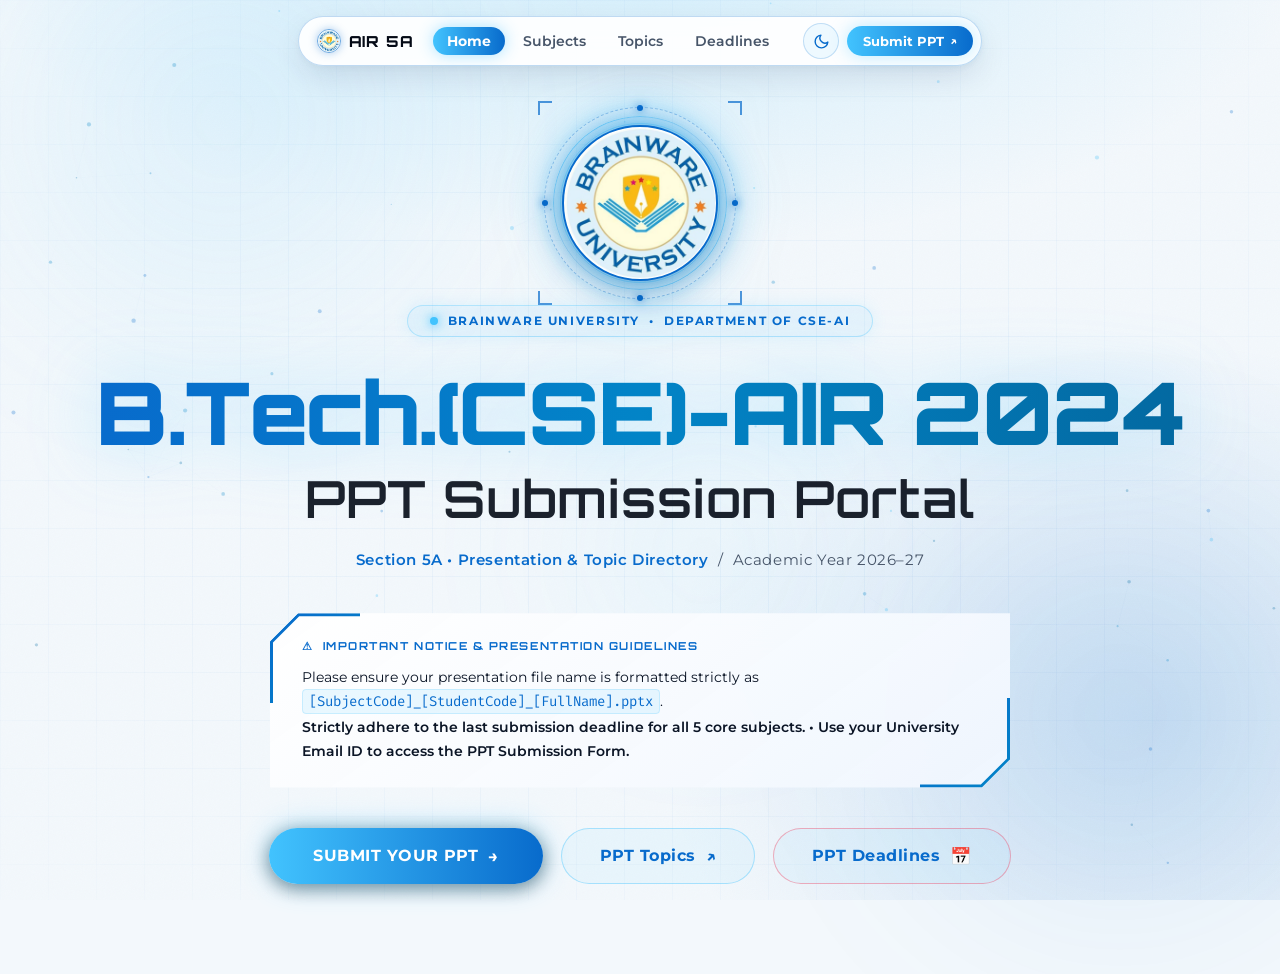
==== commit 06ae9c2c: "feat: implement presentation submission feature with file dropzone, form validation, and styling" ====
--- a/standalone.html
+++ b/standalone.html
@@ -2663,6 +2663,252 @@
 }
 
 
+/* ==========================================================================
+   EMBEDDED GOOGLE FORM SUBMISSION PORTAL
+   ========================================================================== */
+.embed-page-wrap {
+  width: 100%;
+  max-width: 1020px;
+  margin: 0 auto;
+  padding-bottom: 60px;
+}
+
+.embed-top-bar {
+  display: flex;
+  align-items: center;
+  justify-content: space-between;
+  flex-wrap: wrap;
+  gap: 16px;
+  margin-bottom: 24px;
+}
+
+.embed-page-header {
+  margin-bottom: 20px;
+}
+
+.embed-page-header .detail-meta {
+  margin-top: 12px;
+}
+
+.embed-toolbar {
+  display: flex;
+  align-items: center;
+  flex-wrap: wrap;
+  gap: 10px;
+}
+
+.embed-toolbar-btn {
+  display: inline-flex;
+  align-items: center;
+  gap: 8px;
+  padding: 8px 16px;
+  font-family: var(--font-body);
+  font-size: 0.84rem;
+  font-weight: 600;
+  border-radius: var(--r2);
+  border: 1px solid var(--border);
+  background: var(--surface);
+  color: var(--txt);
+  cursor: pointer;
+  text-decoration: none;
+  transition: all 0.2s cubic-bezier(0.4, 0, 0.2, 1);
+  box-shadow: 0 2px 8px rgba(0, 0, 0, 0.2);
+}
+
+.embed-toolbar-btn:hover {
+  border-color: var(--cyan);
+  background: var(--surface2);
+  color: var(--cyan);
+  transform: translateY(-1px);
+  box-shadow: 0 4px 14px var(--cyan-subtle);
+}
+
+.embed-toolbar-btn.primary {
+  background: linear-gradient(135deg, var(--cyan) 0%, var(--blue) 100%);
+  color: #ffffff;
+  border-color: transparent;
+  box-shadow: 0 4px 15px var(--cyan-glow);
+}
+
+.embed-toolbar-btn.primary:hover {
+  box-shadow: 0 6px 22px var(--cyan-glow);
+  transform: translateY(-2px);
+}
+
+.embed-notice-box {
+  display: flex;
+  align-items: flex-start;
+  gap: 14px;
+  background: var(--surface);
+  border: 1px solid var(--border);
+  border-left: 4px solid var(--cyan);
+  border-radius: var(--r2);
+  padding: 14px 18px;
+  margin-bottom: 20px;
+  backdrop-filter: blur(12px);
+  -webkit-backdrop-filter: blur(12px);
+}
+
+.embed-notice-icon {
+  font-size: 1.25rem;
+  line-height: 1;
+  flex-shrink: 0;
+  margin-top: 2px;
+}
+
+.embed-notice-content {
+  flex: 1;
+}
+
+.embed-notice-title {
+  font-size: 0.88rem;
+  font-weight: 700;
+  color: var(--txt);
+  margin-bottom: 4px;
+  display: flex;
+  align-items: center;
+  gap: 8px;
+}
+
+.embed-notice-desc {
+  font-size: 0.82rem;
+  color: var(--txt2);
+  line-height: 1.5;
+}
+
+.embed-notice-desc a {
+  color: var(--cyan);
+  text-decoration: underline;
+  font-weight: 600;
+}
+
+.embed-container {
+  position: relative;
+  width: 100%;
+  min-height: 850px;
+  background: #ffffff;
+  border: 1px solid var(--border);
+  border-radius: var(--r);
+  overflow: hidden;
+  box-shadow: var(--card-shadow);
+  transition: border-color 0.3s ease, box-shadow 0.3s ease;
+}
+
+.embed-container:hover {
+  border-color: var(--border2);
+}
+
+.embed-iframe {
+  display: block;
+  width: 100%;
+  height: 920px;
+  min-height: 850px;
+  border: none;
+  background: #ffffff;
+  border-radius: calc(var(--r) - 2px);
+}
+
+.embed-loader {
+  position: absolute;
+  top: 0;
+  left: 0;
+  width: 100%;
+  height: 100%;
+  min-height: 850px;
+  background: var(--card-bg);
+  display: flex;
+  flex-direction: column;
+  align-items: center;
+  justify-content: center;
+  gap: 16px;
+  z-index: 10;
+  transition: opacity 0.35s ease, visibility 0.35s ease;
+}
+
+.embed-loader.loaded {
+  opacity: 0;
+  visibility: hidden;
+  pointer-events: none;
+}
+
+.embed-spinner {
+  width: 44px;
+  height: 44px;
+  border: 3px solid rgba(66, 195, 254, 0.2);
+  border-top-color: var(--cyan);
+  border-radius: 50%;
+  animation: spin 0.85s cubic-bezier(0.4, 0, 0.2, 1) infinite;
+}
+
+.embed-loader-text {
+  font-family: var(--font-display);
+  font-size: 0.88rem;
+  letter-spacing: 0.05em;
+  color: var(--txt);
+  text-transform: uppercase;
+}
+
+.embed-loader-sub {
+  font-size: 0.78rem;
+  color: var(--txt2);
+}
+
+/* Modal redirect notice */
+.modal-embed-callout {
+  display: flex;
+  align-items: center;
+  justify-content: space-between;
+  gap: 12px;
+  background: rgba(66, 195, 254, 0.08);
+  border: 1px solid rgba(66, 195, 254, 0.3);
+  border-radius: var(--r2);
+  padding: 12px 14px;
+  margin-bottom: 16px;
+}
+
+.modal-embed-callout-text {
+  font-size: 0.82rem;
+  color: var(--txt);
+  line-height: 1.4;
+}
+
+.modal-embed-callout-btn {
+  white-space: nowrap;
+  padding: 6px 12px;
+  font-size: 0.8rem;
+  font-weight: 700;
+  border-radius: var(--r2);
+  background: var(--cyan);
+  color: #000000;
+  border: none;
+  cursor: pointer;
+  transition: all 0.2s ease;
+}
+
+.modal-embed-callout-btn:hover {
+  background: #ffffff;
+  transform: scale(1.03);
+}
+
+@media (max-width: 768px) {
+  .embed-top-bar {
+    flex-direction: column;
+    align-items: stretch;
+  }
+  .embed-toolbar {
+    width: 100%;
+  }
+  .embed-toolbar-btn {
+    flex: 1;
+    justify-content: center;
+  }
+  .embed-iframe {
+    height: 980px;
+  }
+}
+
+
+
   </style>
 </head>
 <body>
@@ -2823,7 +3069,7 @@
       <div class="card-deadline">📅 Last Submission Date: October 5, 2026</div>
       <div class="card-actions">
         <button class="card-action-btn primary" onclick="nav('rsm-detail')">View Topics & Schedule ↗</button>
-        <button class="card-action-btn secondary" onclick="openSubmitModal('BTR50113')">Submit PPT ↗</button>
+        <button class="card-action-btn secondary" onclick="openSubjectSubmission('BTR50113')">Submit PPT ↗</button>
       </div>
       <div class="card-arrow" onclick="nav('rsm-detail')">↗</div>
     </div>
@@ -3112,7 +3358,7 @@
     </table>
   </div>
   <div class="detail-footer-action">
-    <button class="btn-primary" onclick="openSubmitModal('BTR50113')">Submit PPT for Robot Safety →</button>
+    <button class="btn-primary" onclick="openSubjectSubmission('BTR50113')">Submit PPT for Robot Safety →</button>
   </div>
 </div>
 
@@ -3238,6 +3484,86 @@
 
 
 <!-- =========================================================================
+     PAGE 10: EMBEDDED SUBMISSION - ROBOT SAFETY AND MAINTENANCE (BTR50113)
+========================================================================= -->
+<div class="page" id="submit-rsm">
+  <div class="embed-page-wrap">
+    <div class="embed-top-bar">
+      <button class="back-btn" onclick="goBack()">← Back</button>
+      <div class="embed-toolbar">
+        <span class="meta-pill" style="color:var(--green);background:rgba(16,185,129,0.08);border-color:rgba(16,185,129,0.25);">
+          ● Form Online
+        </span>
+        <button type="button" class="embed-toolbar-btn" onclick="copyFormLink('https://forms.gle/aH3QvZNi23RfpiWb9')">
+          <svg width="15" height="15" viewBox="0 0 24 24" fill="none" stroke="currentColor" stroke-width="2" stroke-linecap="round" stroke-linejoin="round">
+            <rect x="9" y="9" width="13" height="13" rx="2" ry="2"></rect>
+            <path d="M5 15H4a2 2 0 0 1-2-2V4a2 2 0 0 1 2-2h9a2 2 0 0 1 2 2v1"></path>
+          </svg>
+          <span>Copy Link</span>
+        </button>
+        <button type="button" class="embed-toolbar-btn" onclick="reloadFormIframe('rsmFormIframe')">
+          <svg width="15" height="15" viewBox="0 0 24 24" fill="none" stroke="currentColor" stroke-width="2" stroke-linecap="round" stroke-linejoin="round">
+            <polyline points="23 4 23 10 17 10"></polyline>
+            <polyline points="1 20 1 14 7 14"></polyline>
+            <path d="M3.51 9a9 9 0 0 1 14.85-3.36L23 10M1 14l4.64 4.36A9 9 0 0 0 20.49 15"></path>
+          </svg>
+          <span>Reload</span>
+        </button>
+        <a href="https://forms.gle/aH3QvZNi23RfpiWb9" target="_blank" rel="noopener noreferrer" class="embed-toolbar-btn primary" title="Open Google Form in a new browser tab">
+          <span>Open in Full Tab</span>
+          <span class="btn-arrow">↗</span>
+        </a>
+      </div>
+    </div>
+
+    <div class="embed-page-header">
+      <div class="section-eyebrow">Subject 02 &bull; PPT Submission Portal</div>
+      <h2 class="section-title">Robot Safety & <em>Maintenance</em></h2>
+      <p class="section-desc">Course Code: <strong>BTR50113</strong> &nbsp;·&nbsp; Department of CSE-AI &nbsp;·&nbsp; Evaluation & Defense Deck</p>
+      <div class="detail-meta">
+        <span class="meta-pill cyan">BTR50113</span>
+        <span class="meta-pill slate">Semester V (AIR 5A)</span>
+        <span class="meta-pill slate">Accepts: PPTX / PPT / PDF</span>
+        <span class="meta-pill" style="color:var(--cyan);background:rgba(66,195,254,0.08);border-color:rgba(66,195,254,0.25);">Official Google Form</span>
+      </div>
+    </div>
+
+    <div class="embed-notice-box">
+      <div class="embed-notice-icon">💡</div>
+      <div class="embed-notice-content">
+        <div class="embed-notice-title">Google Form Account & File Upload Notice</div>
+        <div class="embed-notice-desc">
+          You can complete and submit the official form directly in the frame below. If your browser blocks Google Account sign-in or Drive file attachments inside embedded frames (e.g. Incognito or strict cookie restrictions), click <a href="https://forms.gle/aH3QvZNi23RfpiWb9" target="_blank" rel="noopener noreferrer">Open in Full Tab ↗</a> to submit with 100% full features enabled.
+        </div>
+      </div>
+    </div>
+
+    <div class="embed-container" id="rsmEmbedContainer">
+      <div class="embed-loader" id="rsmEmbedLoader">
+        <div class="embed-spinner"></div>
+        <div class="embed-loader-text">Loading Google Form...</div>
+        <div class="embed-loader-sub">Connecting to Brainware University Submission Gateway</div>
+      </div>
+      <iframe 
+        id="rsmFormIframe"
+        class="embed-iframe"
+        src="https://docs.google.com/forms/d/e/1FAIpQLSfP5n7nqjTnmcfQlLN7MDX2wsRQgNaGA4qB2kqyzug-FUebvg/viewform?embedded=true" 
+        width="100%" 
+        height="920" 
+        frameborder="0" 
+        marginheight="0" 
+        marginwidth="0" 
+        allow="clipboard-write; camera; microphone"
+        title="Robot Safety and Maintenance BTR50113 PPT Submission Form"
+        onload="onIframeLoaded('rsmEmbedLoader')">
+        Loading…
+      </iframe>
+    </div>
+  </div>
+</div>
+
+
+<!-- =========================================================================
      INTERACTIVE PPT SUBMISSION MODAL
 ========================================================================= -->
 <div class="modal-backdrop" id="submitModal" role="dialog" aria-modal="true" aria-labelledby="modalTitle">
@@ -3262,6 +3588,15 @@
             <option value="BTR50115">Professional Ethics (BTR50115)</option>
             <option value="BTR50116">Robotic Algorithms (BTR50116)</option>
           </select>
+        </div>
+
+        <div id="modalGoogleFormNotice" class="modal-embed-callout" style="display:none">
+          <div class="modal-embed-callout-text">
+            <strong>Google Form Portal:</strong> Robot Safety (BTR50113) submissions are collected via the official Google Form.
+          </div>
+          <button type="button" class="modal-embed-callout-btn" onclick="closeSubmitModal(); nav('submit-rsm');">
+            Open Google Form →
+          </button>
         </div>
 
         <div class="form-row two-col">
@@ -5897,6 +6232,7 @@
   'tmmd-detail': document.getElementById('tmmd-detail'),
   'pe-detail': document.getElementById('pe-detail'),
   'ra-detail': document.getElementById('ra-detail'),
+  'submit-rsm': document.getElementById('submit-rsm'),
 };
 
 let currentPage = 'home';
@@ -5930,6 +6266,12 @@
   if (name === 'pe-detail')   { const el = document.getElementById('peSearch');   if(el) el.value = ''; renderPeTable(peData); }
   if (name === 'ra-detail')   { const el = document.getElementById('raSearch');   if(el) el.value = ''; renderRaTable(raData); }
   if (name === 'topics')      { applyMasterFilters(); }
+  if (name === 'submit-rsm')  {
+    const iframe = document.getElementById('rsmFormIframe');
+    if (iframe && (!iframe.src || iframe.src === 'about:blank')) {
+      iframe.src = 'https://docs.google.com/forms/d/e/1FAIpQLSfP5n7nqjTnmcfQlLN7MDX2wsRQgNaGA4qB2kqyzug-FUebvg/viewform?embedded=true';
+    }
+  }
 
   if (target && typeof target.querySelectorAll === 'function') {
     const cards = target.querySelectorAll('.subject-card, .topic-card');
@@ -6061,7 +6403,21 @@
 ══════════════════════════════════════════ */
 let selectedFile = null;
 
+function openSubjectSubmission(subjectCode) {
+  if (subjectCode === 'BTR50113') {
+    nav('submit-rsm');
+    return;
+  }
+  openSubmitModal(subjectCode);
+}
+window.openSubjectSubmission = openSubjectSubmission;
+
 function openSubmitModal(subjectCode, rollCode) {
+  if (subjectCode === 'BTR50113' && !rollCode) {
+    nav('submit-rsm');
+    return;
+  }
+
   const modal = document.getElementById('submitModal');
   const formView = document.getElementById('modalFormView');
   const successView = document.getElementById('modalSuccessView');
@@ -6076,7 +6432,10 @@
 
   if (subjectCode) {
     const subjSelect = document.getElementById('modalSubject');
-    if (subjSelect) subjSelect.value = subjectCode;
+    if (subjSelect) {
+      subjSelect.value = subjectCode;
+      onModalSubjectChange();
+    }
   }
 
   if (rollCode) {
@@ -6114,9 +6473,56 @@
 
 // Auto-populate Name and Topic when Roll or Subject is selected
 function onModalSubjectChange() {
+  const subjSelect = document.getElementById('modalSubject');
+  const googleNotice = document.getElementById('modalGoogleFormNotice');
+  if (subjSelect && googleNotice) {
+    if (subjSelect.value === 'BTR50113') {
+      googleNotice.style.display = 'flex';
+    } else {
+      googleNotice.style.display = 'none';
+    }
+  }
   onModalRollInput();
 }
 window.onModalSubjectChange = onModalSubjectChange;
+
+// Iframe helpers for embedded Google Form
+function onIframeLoaded(loaderId) {
+  const loader = document.getElementById(loaderId);
+  if (loader) {
+    loader.classList.add('loaded');
+  }
+}
+window.onIframeLoaded = onIframeLoaded;
+
+function reloadFormIframe(iframeId) {
+  const iframe = document.getElementById(iframeId);
+  const loader = document.getElementById('rsmEmbedLoader');
+  if (loader) loader.classList.remove('loaded');
+  if (iframe) {
+    const currentSrc = iframe.src;
+    iframe.src = '';
+    setTimeout(() => {
+      iframe.src = currentSrc;
+    }, 150);
+  }
+}
+window.reloadFormIframe = reloadFormIframe;
+
+function copyFormLink(url) {
+  if (navigator.clipboard && typeof navigator.clipboard.writeText === 'function') {
+    navigator.clipboard.writeText(url).then(() => {
+      if (typeof showToast === 'function') {
+        showToast('✓ Google Form link copied to clipboard!');
+      }
+    }).catch(() => {
+      window.prompt('Copy Google Form link:', url);
+    });
+  } else {
+    window.prompt('Copy Google Form link:', url);
+  }
+}
+window.copyFormLink = copyFormLink;
 
 function onModalRollInput() {
   const rollInput = document.getElementById('modalRoll');
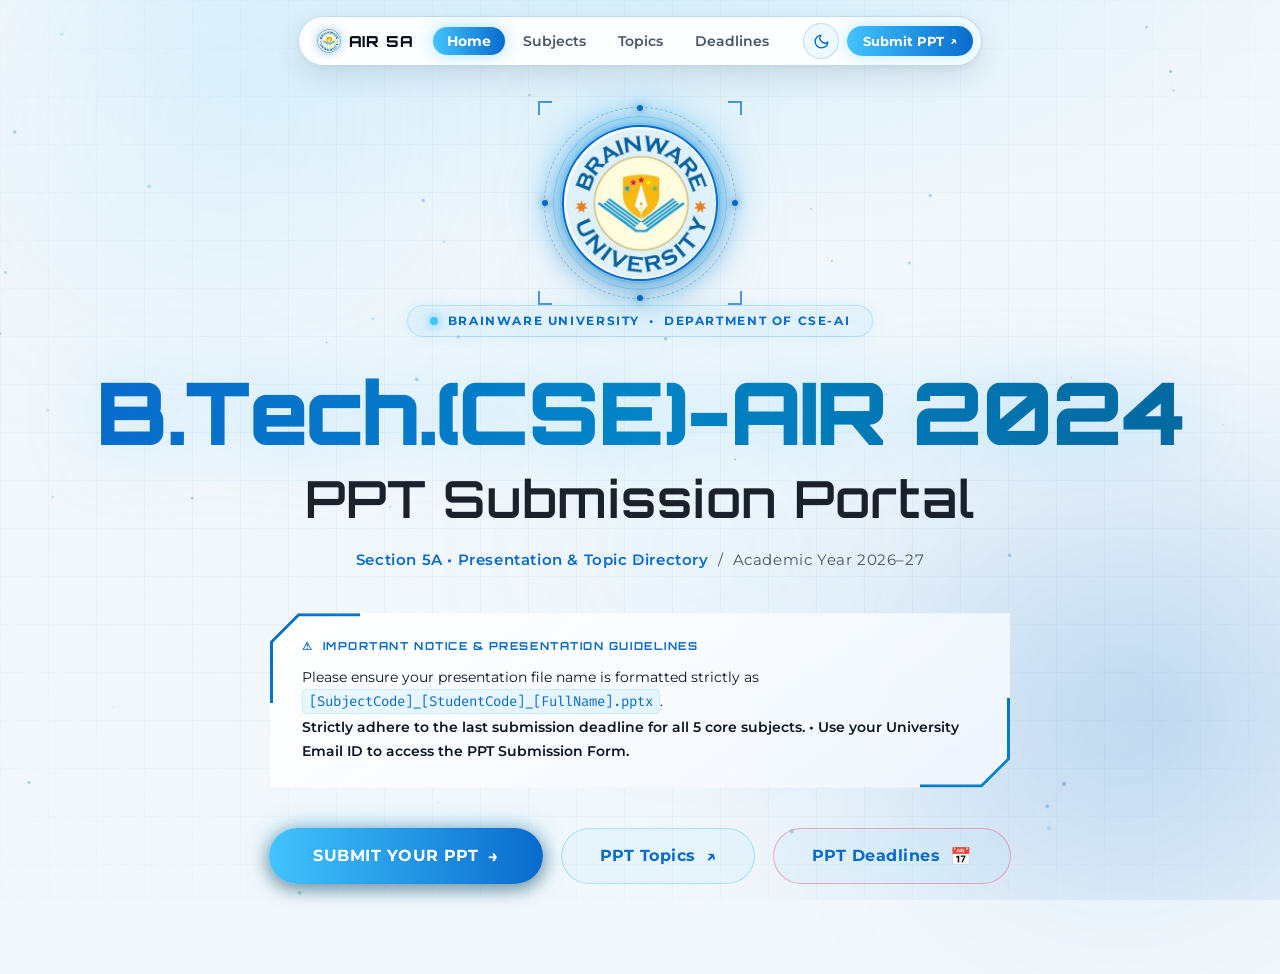
==== commit 24ea3fb8: "refactor: add modular JavaScript files and update submission modal function calls and form links" ====
--- a/standalone.html
+++ b/standalone.html
@@ -3054,7 +3054,7 @@
       <div class="card-deadline">📅 Last Submission Date: September 28, 2026</div>
       <div class="card-actions">
         <button class="card-action-btn primary" onclick="nav('rai-detail')">View Topics & Schedule ↗</button>
-        <button class="card-action-btn secondary" onclick="openSubmitModal('BTR50112')">Submit PPT ↗</button>
+        <button class="card-action-btn secondary" onclick="openSubjectSubmission('BTR50112')">Submit PPT ↗</button>
       </div>
       <div class="card-arrow" onclick="nav('rai-detail')">↗</div>
     </div>
@@ -3084,7 +3084,7 @@
       <div class="card-deadline">📅 Last Submission Date: October 8, 2026</div>
       <div class="card-actions">
         <button class="card-action-btn primary" onclick="nav('tmmd-detail')">View Topics & Schedule ↗</button>
-        <button class="card-action-btn secondary" onclick="openSubmitModal('BTR50114')">Submit PPT ↗</button>
+        <button class="card-action-btn secondary" onclick="openSubjectSubmission('BTR50114')">Submit PPT ↗</button>
       </div>
       <div class="card-arrow" onclick="nav('tmmd-detail')">↗</div>
     </div>
@@ -3099,7 +3099,7 @@
       <div class="card-deadline">📅 Last Submission Date: September 28, 2026</div>
       <div class="card-actions">
         <button class="card-action-btn primary" onclick="nav('pe-detail')">View Topics & Schedule ↗</button>
-        <button class="card-action-btn secondary" onclick="openSubmitModal('BTR50115')">Submit PPT ↗</button>
+        <button class="card-action-btn secondary" onclick="openSubjectSubmission('BTR50115')">Submit PPT ↗</button>
       </div>
       <div class="card-arrow" onclick="nav('pe-detail')">↗</div>
     </div>
@@ -3114,7 +3114,7 @@
       <div class="card-deadline">📅 Last Submission Date: October 15, 2026</div>
       <div class="card-actions">
         <button class="card-action-btn primary" onclick="nav('ra-detail')">View Topics & Schedule ↗</button>
-        <button class="card-action-btn secondary" onclick="openSubmitModal('BTR50116')">Submit PPT ↗</button>
+        <button class="card-action-btn secondary" onclick="openSubjectSubmission('BTR50116')">Submit PPT ↗</button>
       </div>
       <div class="card-arrow" onclick="nav('ra-detail')">↗</div>
     </div>
@@ -3318,7 +3318,7 @@
     </table>
   </div>
   <div class="detail-footer-action">
-    <button class="btn-primary" onclick="openSubmitModal('BTR50112')">Submit PPT for Robotics & AI →</button>
+    <button class="btn-primary" onclick="openSubjectSubmission('BTR50112')">Submit PPT for Robotics & AI ↗</button>
   </div>
 </div>
 
@@ -3358,7 +3358,7 @@
     </table>
   </div>
   <div class="detail-footer-action">
-    <button class="btn-primary" onclick="openSubjectSubmission('BTR50113')">Submit PPT for Robot Safety →</button>
+    <button class="btn-primary" onclick="openSubjectSubmission('BTR50113')">Submit PPT for Robot Safety ↗</button>
   </div>
 </div>
 
@@ -3398,7 +3398,7 @@
     </table>
   </div>
   <div class="detail-footer-action">
-    <button class="btn-primary" onclick="openSubmitModal('BTR50114')">Submit PPT for Machine Design →</button>
+    <button class="btn-primary" onclick="openSubjectSubmission('BTR50114')">Submit PPT for Machine Design ↗</button>
   </div>
 </div>
 
@@ -3438,7 +3438,7 @@
     </table>
   </div>
   <div class="detail-footer-action">
-    <button class="btn-primary" onclick="openSubmitModal('BTR50115')">Submit PPT for Professional Ethics →</button>
+    <button class="btn-primary" onclick="openSubjectSubmission('BTR50115')">Submit PPT for Professional Ethics ↗</button>
   </div>
 </div>
 
@@ -3478,7 +3478,7 @@
     </table>
   </div>
   <div class="detail-footer-action">
-    <button class="btn-primary" onclick="openSubmitModal('BTR50116')">Submit PPT for Robotic Algorithms →</button>
+    <button class="btn-primary" onclick="openSubjectSubmission('BTR50116')">Submit PPT for Robotic Algorithms ↗</button>
   </div>
 </div>
 
@@ -3494,7 +3494,7 @@
         <span class="meta-pill" style="color:var(--green);background:rgba(16,185,129,0.08);border-color:rgba(16,185,129,0.25);">
           ● Form Online
         </span>
-        <button type="button" class="embed-toolbar-btn" onclick="copyFormLink('https://forms.gle/aH3QvZNi23RfpiWb9')">
+        <button type="button" class="embed-toolbar-btn" onclick="copyFormLink('https://forms.gle/QyTjQNBShAkmym879')">
           <svg width="15" height="15" viewBox="0 0 24 24" fill="none" stroke="currentColor" stroke-width="2" stroke-linecap="round" stroke-linejoin="round">
             <rect x="9" y="9" width="13" height="13" rx="2" ry="2"></rect>
             <path d="M5 15H4a2 2 0 0 1-2-2V4a2 2 0 0 1 2-2h9a2 2 0 0 1 2 2v1"></path>
@@ -3509,7 +3509,7 @@
           </svg>
           <span>Reload</span>
         </button>
-        <a href="https://forms.gle/aH3QvZNi23RfpiWb9" target="_blank" rel="noopener noreferrer" class="embed-toolbar-btn primary" title="Open Google Form in a new browser tab">
+        <a href="https://forms.gle/QyTjQNBShAkmym879" target="_blank" rel="noopener noreferrer" class="embed-toolbar-btn primary" title="Open Google Form in a new browser tab">
           <span>Open in Full Tab</span>
           <span class="btn-arrow">↗</span>
         </a>
@@ -3533,7 +3533,7 @@
       <div class="embed-notice-content">
         <div class="embed-notice-title">Google Form Account & File Upload Notice</div>
         <div class="embed-notice-desc">
-          You can complete and submit the official form directly in the frame below. If your browser blocks Google Account sign-in or Drive file attachments inside embedded frames (e.g. Incognito or strict cookie restrictions), click <a href="https://forms.gle/aH3QvZNi23RfpiWb9" target="_blank" rel="noopener noreferrer">Open in Full Tab ↗</a> to submit with 100% full features enabled.
+          You can complete and submit the official form directly in the frame below. If your browser blocks Google Account sign-in or Drive file attachments inside embedded frames (e.g. Incognito or strict cookie restrictions), click <a href="https://forms.gle/QyTjQNBShAkmym879" target="_blank" rel="noopener noreferrer">Open in Full Tab ↗</a> to submit with 100% full features enabled.
         </div>
       </div>
     </div>
@@ -6403,9 +6403,38 @@
 ══════════════════════════════════════════ */
 let selectedFile = null;
 
+// Official Google Forms for PPT Submission across all 5 core subjects
+const SUBJECT_GOOGLE_FORMS = {
+  'BTR50112': {
+    name: 'Robotics and Artificial Intelligence',
+    url: 'https://forms.gle/BFtHZ1xs6i8ej7LT6'
+  },
+  'BTR50113': {
+    name: 'Robot Safety and Maintenance',
+    url: 'https://forms.gle/QyTjQNBShAkmym879'
+  },
+  'BTR50114': {
+    name: 'Theory of Machine & Machine Design',
+    url: 'https://forms.gle/XPsQoRgDLFohLeP96'
+  },
+  'BTR50115': {
+    name: 'Professional Ethics',
+    url: 'https://forms.gle/AQ23qEcpwCw3rmn58'
+  },
+  'BTR50116': {
+    name: 'Robotic Algorithms',
+    url: 'https://forms.gle/634qrTnzSsBa6UXF9'
+  }
+};
+window.SUBJECT_GOOGLE_FORMS = SUBJECT_GOOGLE_FORMS;
+
 function openSubjectSubmission(subjectCode) {
-  if (subjectCode === 'BTR50113') {
-    nav('submit-rsm');
+  const form = SUBJECT_GOOGLE_FORMS[subjectCode];
+  if (form && form.url) {
+    window.open(form.url, '_blank', 'noopener,noreferrer');
+    if (typeof showToast === 'function') {
+      showToast(`✓ Opening Google Form for ${form.name} in a new tab…`);
+    }
     return;
   }
   openSubmitModal(subjectCode);
@@ -6413,8 +6442,9 @@
 window.openSubjectSubmission = openSubjectSubmission;
 
 function openSubmitModal(subjectCode, rollCode) {
-  if (subjectCode === 'BTR50113' && !rollCode) {
-    nav('submit-rsm');
+  // If subject code is specified, open that subject's official Google Form directly in a new tab
+  if (subjectCode && SUBJECT_GOOGLE_FORMS[subjectCode] && !rollCode) {
+    openSubjectSubmission(subjectCode);
     return;
   }
 
@@ -6475,9 +6505,24 @@
 function onModalSubjectChange() {
   const subjSelect = document.getElementById('modalSubject');
   const googleNotice = document.getElementById('modalGoogleFormNotice');
-  if (subjSelect && googleNotice) {
-    if (subjSelect.value === 'BTR50113') {
+  const subjVal = subjSelect ? subjSelect.value : '';
+  const formInfo = SUBJECT_GOOGLE_FORMS[subjVal];
+
+  if (googleNotice) {
+    if (formInfo) {
       googleNotice.style.display = 'flex';
+      const textEl = googleNotice.querySelector('.modal-embed-callout-text');
+      if (textEl) {
+        textEl.innerHTML = `<strong>Official Google Form:</strong> ${formInfo.name} (${subjVal}) submissions are accepted via Google Form.`;
+      }
+      const btnEl = googleNotice.querySelector('.modal-embed-callout-btn');
+      if (btnEl) {
+        btnEl.onclick = function() {
+          closeSubmitModal();
+          openSubjectSubmission(subjVal);
+        };
+        btnEl.textContent = `Open ${subjVal} Google Form ↗`;
+      }
     } else {
       googleNotice.style.display = 'none';
     }
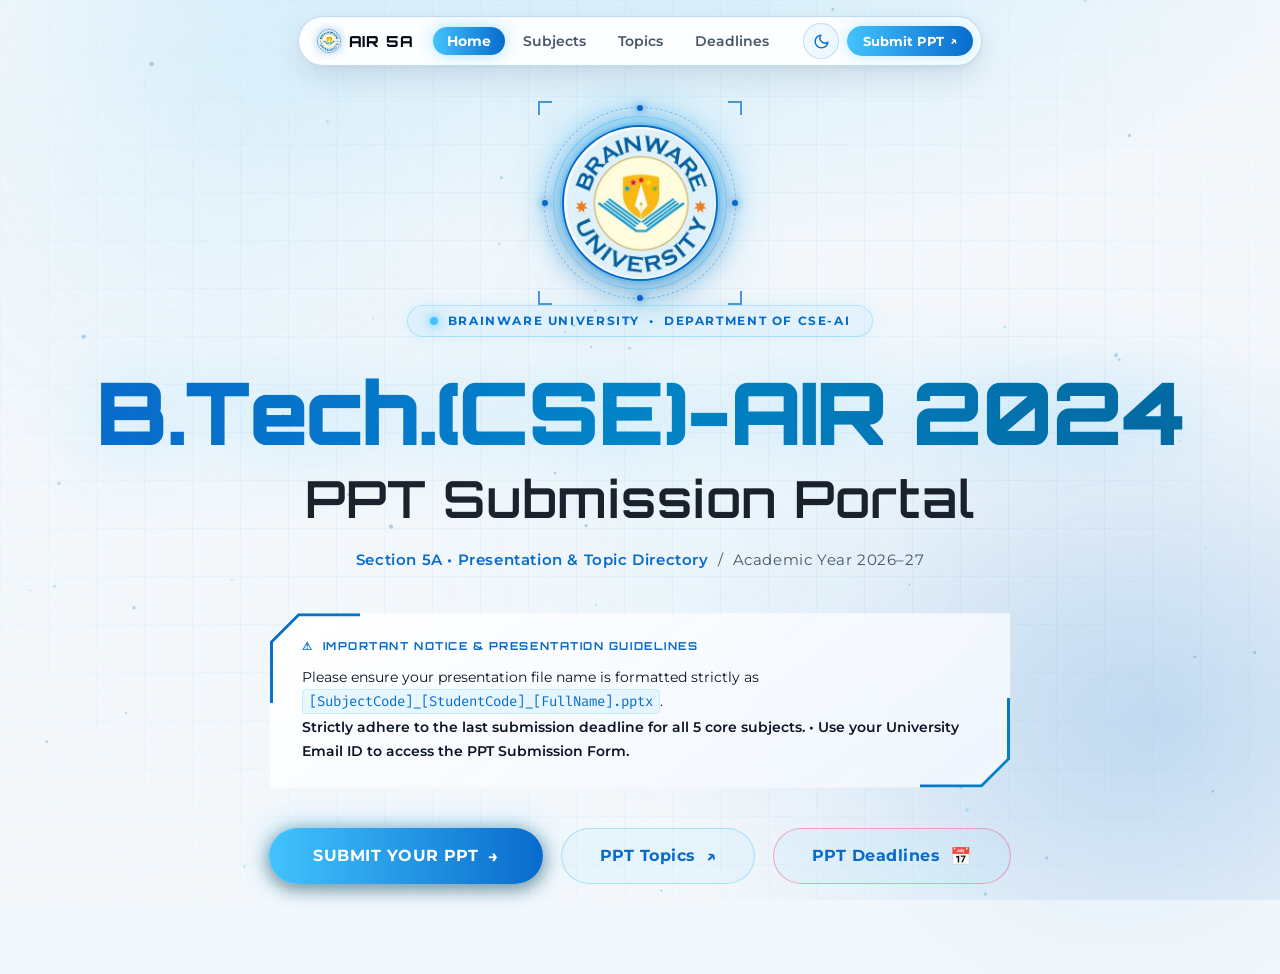
==== commit 6b4fea7c: "feat: add CSS styles and application logic for cyber event design system" ====
--- a/standalone.html
+++ b/standalone.html
@@ -2,7 +2,7 @@
 <html lang="en" data-theme="dark">
 <head>
 <meta charset="UTF-8">
-<meta name="viewport" content="width=device-width, initial-scale=1.0, maximum-scale=5.0">
+<meta name="viewport" content="width=device-width, initial-scale=1.0, maximum-scale=5.0, viewport-fit=cover">
 <meta name="theme-color" content="#03060d">
 <meta name="description" content="B.Tech.(CSE)-AIR 2024 • Sem 5 — PPT Submission Portal">
 <title>B.Tech.(CSE)-AIR 2024 · Sem 5 — PPT Submission</title>
@@ -168,6 +168,8 @@
 html { 
   scroll-behavior: smooth; 
   -webkit-text-size-adjust: 100%; 
+  overflow-x: hidden;
+  width: 100%;
 }
 
 body {
@@ -175,9 +177,12 @@
   background: var(--bg);
   color: var(--txt);
   min-height: 100dvh;
+  width: 100%;
   overflow-x: hidden;
   -webkit-font-smoothing: antialiased;
   transition: background-color 0.3s ease, color 0.3s ease;
+  padding-left: env(safe-area-inset-left, 0px);
+  padding-right: env(safe-area-inset-right, 0px);
 }
 
 /* ━━━━━━━━━━━━━━━━━━━━━━━━━━━━━━━━━━━━
@@ -1296,9 +1301,10 @@
 
 .cards-grid {
   display: grid;
-  grid-template-columns: repeat(3, 1fr);
-  gap: clamp(14px, 2.2vw, 22px);
-  width: min(1100px, 96vw);
+  grid-template-columns: repeat(auto-fit, minmax(360px, 1fr));
+  gap: clamp(18px, 2.5vw, 28px);
+  width: min(1260px, 95vw);
+  margin: 0 auto;
 }
 
 .subject-card, .topic-card {
@@ -1314,8 +1320,10 @@
   position: relative;
   display: flex;
   flex-direction: column;
-  gap: clamp(12px, 1.6vw, 16px);
-  padding: clamp(28px, 3.5vw, 36px) clamp(22px, 2.8vw, 28px) clamp(26px, 3.5vw, 32px);
+  justify-content: space-between;
+  min-height: 295px;
+  gap: clamp(14px, 1.8vw, 18px);
+  padding: clamp(26px, 3.2vw, 34px) clamp(22px, 2.6vw, 30px) clamp(32px, 4vw, 42px);
   background: linear-gradient(145deg, rgba(8, 22, 44, 0.88) 0%, rgba(3, 10, 24, 0.97) 100%);
   backdrop-filter: blur(24px);
   -webkit-backdrop-filter: blur(24px);
@@ -1495,19 +1503,22 @@
 /* Card Heading (Matches Photo Hierarchy) */
 .card-name {
   font-family: var(--font-body);
-  font-size: clamp(16px, 2vw, 19.5px);
+  font-size: clamp(16.5px, 1.8vw, 19.5px);
   font-weight: 700;
   color: #ffffff;
-  line-height: 1.35;
-  margin-top: 2px;
-  margin-bottom: 4px;
+  line-height: 1.36;
+  margin-top: 4px;
+  margin-bottom: 6px;
+  min-height: 48px;
+  display: flex;
+  align-items: center;
   position: relative;
   z-index: 3;
 }
 
 .card-code {
   font-family: var(--font-mono);
-  font-size: clamp(11px, 1.4vw, 12.5px);
+  font-size: clamp(11.5px, 1.3vw, 13px);
   color: #94a3b8;
   font-weight: 500;
   letter-spacing: 0.05em;
@@ -1516,19 +1527,21 @@
 }
 
 .card-deadline {
-  display: inline-flex;
+  display: flex;
   align-items: center;
   gap: 8px;
-  font-size: clamp(11px, 1.4vw, 12.5px);
+  font-size: clamp(11.5px, 1.35vw, 13px);
   font-weight: 600;
   color: #e2e8f0;
   background: var(--card-bg-tint);
   border-left: 3px solid var(--card-accent);
-  border-radius: 4px;
-  padding: 6px 12px;
+  border-radius: 6px;
+  padding: 8px 14px;
   position: relative;
   z-index: 3;
-  white-space: nowrap;
+  white-space: normal;
+  line-height: 1.45;
+  word-break: break-word;
 }
 
 .card-status-ready {
@@ -1548,21 +1561,26 @@
 
 .card-actions {
   display: flex;
-  gap: 8px;
-  margin-top: 8px;
+  gap: 10px;
+  margin-top: auto;
   position: relative;
-  z-index: 3;
+  z-index: 4;
+  flex-wrap: wrap;
 }
 .card-action-btn {
-  flex: 1;
-  padding: 8px 12px;
-  font-size: 0.8rem;
+  flex: 1 1 140px;
+  min-height: 42px;
+  padding: 9px 14px;
+  font-size: clamp(0.78rem, 1.1vw, 0.85rem);
   font-weight: 700;
   font-family: var(--font-body);
   border-radius: var(--r2);
   border: 1px solid transparent;
   cursor: pointer;
   transition: all 0.2s ease;
+  display: inline-flex;
+  align-items: center;
+  justify-content: center;
   text-align: center;
   white-space: nowrap;
 }
@@ -1769,6 +1787,25 @@
   animation: fadeUp 0.4s ease both;
 }
 .search-count strong { color: var(--cyan); }
+
+/* Table Mobile Scroll Hint */
+.table-scroll-hint {
+  display: none;
+}
+@media (max-width: 768px) {
+  .table-scroll-hint {
+    display: flex;
+    align-items: center;
+    justify-content: flex-end;
+    width: min(860px, 97vw);
+    gap: 6px;
+    font-size: 11px;
+    font-family: var(--font-mono);
+    color: var(--cyan);
+    margin-bottom: 6px;
+    opacity: 0.9;
+  }
+}
 
 /* Tables */
 .table-wrap {
@@ -2463,13 +2500,17 @@
 }
 
 @media (max-width: 1024px) {
-  .cards-grid { grid-template-columns: repeat(2, 1fr); width: min(860px, 96vw); }
+  .cards-grid {
+    grid-template-columns: repeat(2, 1fr);
+    width: min(940px, 95vw);
+    gap: 18px;
+  }
   .table-wrap { max-height: 58vh; }
   .rubric-grid { grid-template-columns: repeat(2, 1fr); }
 }
 
 @media (max-width: 860px) {
-  .cards-grid { grid-template-columns: repeat(2, 1fr); }
+  .cards-grid { grid-template-columns: repeat(2, 1fr); gap: 16px; }
   .hero-line1 { font-size: clamp(2rem, 7.5vw, 3.8rem); }
   .hero-line2 { font-size: clamp(1.2rem, 4.5vw, 2.2rem); }
   .stats-row { grid-template-columns: repeat(2, 1fr); }
@@ -2478,48 +2519,93 @@
 
 @media (max-width: 768px) {
   .site-nav {
-    padding: 5px 8px 5px 14px;
-    gap: 10px;
+    padding: 5px 8px 5px 12px;
+    gap: 8px;
+    max-width: 96vw;
   }
   .nav-sub { display: none; }
-  .nav-link { padding: 5px 9px; font-size: 0.78rem; }
-  .nav-btn-submit { padding: 5px 11px; font-size: 0.78rem; }
-
-  .page { padding: clamp(80px, 14vw, 100px) clamp(12px, 3.5vw, 32px) clamp(32px, 6vw, 60px); }
+  .nav-link { padding: 6px 10px; font-size: 0.78rem; min-height: 36px; }
+  .nav-btn-submit { padding: 6px 12px; font-size: 0.78rem; min-height: 36px; }
+
+  .page { padding: clamp(80px, 14vw, 100px) clamp(12px, 3.5vw, 28px) clamp(32px, 6vw, 60px); }
   #home { padding-top: clamp(86px, 15vw, 110px); }
   #subjects, #topics, #deadlines, #rai-detail, #rsm-detail, #tmmd-detail, #pe-detail, #ra-detail {
     padding-top: clamp(86px, 15vw, 110px);
   }
   .section-title { font-size: clamp(1.4rem, 4.5vw, 2.4rem); }
   .detail-header h2 { font-size: clamp(1.3rem, 4vw, 2rem); }
-  .back-btn { padding: 8px 14px; font-size: 11px; }
+  .back-btn { padding: 9px 16px; font-size: 12px; min-height: 40px; display: inline-flex; align-items: center; }
   .table-wrap { width: min(860px, 97vw); max-height: 54vh; }
   .toast-popup { bottom: 16px; right: 16px; left: 16px; text-align: center; }
 }
 
-@media (max-width: 600px) {
+@media (max-width: 640px) {
+  .cards-grid {
+    grid-template-columns: 1fr;
+    width: 100%;
+    max-width: 480px;
+    gap: 16px;
+    margin: 0 auto;
+  }
+  .subject-card, .topic-card {
+    min-height: auto;
+    padding: 24px 20px 34px;
+  }
+  .card-actions {
+    flex-direction: row;
+    gap: 8px;
+  }
+  .card-action-btn {
+    flex: 1 1 130px;
+    min-height: 44px;
+  }
+  .table-scroll-hint {
+    display: flex;
+    align-items: center;
+    gap: 6px;
+    font-size: 11.5px;
+    color: var(--cyan);
+    margin-bottom: 8px;
+    opacity: 0.88;
+  }
+}
+
+@media (max-width: 480px) {
+  .site-nav-wrap {
+    top: 10px;
+    padding: 0 6px;
+  }
   .site-nav {
-    width: 96vw;
+    width: 100%;
+    padding: 4px 6px;
+    gap: 4px;
     justify-content: space-between;
   }
-  .cards-grid { grid-template-columns: 1fr; width: min(480px, 96vw); gap: 12px; }
-  .form-row.two-col { grid-template-columns: 1fr; gap: 10px; }
-  .btn-primary, .btn-secondary { width: 100%; white-space: normal; text-align: center; }
-  .table-wrap { max-height: 50vh; }
-  .td-topic { max-width: 200px; }
-  .search-wrap { width: 96vw; }
-  .rubric-grid { grid-template-columns: 1fr; }
-  .stats-row { grid-template-columns: repeat(2, 1fr); }
-  .modal-actions { flex-direction: column-reverse; }
-  .modal-actions button { width: 100%; }
-}
-
-@media (max-width: 480px) {
-  .hero-line1 { font-size: clamp(1.8rem, 8.5vw, 2.8rem); }
-  .hero-line2 { font-size: clamp(1.1rem, 5vw, 1.7rem); }
-  .notice-card { width: 96vw; padding: 14px 16px; }
-  .stat-num { font-size: 1.6rem; }
+  .nav-brand { gap: 6px; }
+  .nav-title { font-size: 0.82rem; }
+  .nav-links { gap: 2px; }
+  .nav-link { padding: 5px 7px; font-size: 0.74rem; }
+  .nav-btn-submit { padding: 5px 9px; font-size: 0.74rem; }
+  
+  .hero-line1 { font-size: clamp(1.6rem, 8vw, 2.4rem); }
+  .hero-line2 { font-size: clamp(1rem, 4.8vw, 1.5rem); }
+  .notice-card { width: 100%; padding: 12px 14px; font-size: 0.85rem; }
+  .cta-group { flex-direction: column; width: 100%; }
+  .cta-group .btn-primary, .cta-group .btn-secondary { width: 100%; min-height: 46px; }
+  .stats-row { grid-template-columns: repeat(2, 1fr); gap: 8px; }
+  .stat-box { padding: 12px 8px; }
+  .stat-num { font-size: 1.4rem; }
   .stat-lbl { font-size: 9px; }
+  .search-wrap { width: 100%; }
+  .search-input { font-size: 0.85rem; min-height: 44px; }
+  .detail-footer-action button { width: 100%; min-height: 46px; }
+  .modal-box { width: 95vw; padding: 20px 16px; margin: 12px auto; }
+}
+
+@media (max-width: 360px) {
+  .nav-title { display: none; }
+  .nav-link { padding: 4px 5px; font-size: 0.7rem; }
+  .card-action-btn { font-size: 0.74rem; padding: 7px 10px; }
 }
 
 /* ━━━━━━━━━━━━━━━━━━━━━━━━━━━━━━━━━━━━
@@ -3206,6 +3292,7 @@
 
     <div class="search-count" id="masterCount">Showing all <strong>276</strong> topic allocations</div>
 
+    <div class="table-scroll-hint"><span>⇄ Swipe horizontally to explore full schedule & details</span></div>
     <div class="table-wrap">
       <table class="data-table" id="masterTable">
         <thead>
@@ -3236,6 +3323,7 @@
     <p>Final dates for PPT submission & presentation schedule — Semester 5 (AIR 5A)</p>
   </div>
   
+  <div class="table-scroll-hint"><span>⇄ Swipe horizontally to explore full schedule & details</span></div>
   <div class="table-wrap">
     <table class="data-table">
       <thead>
@@ -3303,6 +3391,7 @@
     <input class="search-input" id="raiSearch" type="search" placeholder="Search by student code, name or topic…" autocomplete="off" spellcheck="false">
   </div>
   <div class="search-count" id="raiCount">Showing all <strong>55</strong> students</div>
+  <div class="table-scroll-hint"><span>⇄ Swipe horizontally to explore full schedule & details</span></div>
   <div class="table-wrap">
     <table class="data-table" id="raiTable">
       <thead>
@@ -3343,6 +3432,7 @@
     <input class="search-input" id="rsmSearch" type="search" placeholder="Search by student code, name or topic…" autocomplete="off" spellcheck="false">
   </div>
   <div class="search-count" id="rsmCount">Showing all <strong>55</strong> students</div>
+  <div class="table-scroll-hint"><span>⇄ Swipe horizontally to explore full schedule & details</span></div>
   <div class="table-wrap">
     <table class="data-table" id="rsmTable">
       <thead>
@@ -3383,6 +3473,7 @@
     <input class="search-input" id="tmmdSearch" type="search" placeholder="Search by student code, name or topic…" autocomplete="off" spellcheck="false">
   </div>
   <div class="search-count" id="tmmdCount">Showing all <strong>55</strong> students</div>
+  <div class="table-scroll-hint"><span>⇄ Swipe horizontally to explore full schedule & details</span></div>
   <div class="table-wrap">
     <table class="data-table" id="tmmdTable">
       <thead>
@@ -3423,6 +3514,7 @@
     <input class="search-input" id="peSearch" type="search" placeholder="Search by student code, name or topic…" autocomplete="off" spellcheck="false">
   </div>
   <div class="search-count" id="peCount">Showing all <strong>56</strong> students</div>
+  <div class="table-scroll-hint"><span>⇄ Swipe horizontally to explore full schedule & details</span></div>
   <div class="table-wrap">
     <table class="data-table" id="peTable">
       <thead>
@@ -3463,6 +3555,7 @@
     <input class="search-input" id="raSearch" type="search" placeholder="Search by student code, name or topic…" autocomplete="off" spellcheck="false">
   </div>
   <div class="search-count" id="raCount">Showing all <strong>55</strong> students</div>
+  <div class="table-scroll-hint"><span>⇄ Swipe horizontally to explore full schedule & details</span></div>
   <div class="table-wrap">
     <table class="data-table" id="raTable">
       <thead>
@@ -6288,43 +6381,79 @@
   }
 }
 
-// Safe history API wrappers (prevent SecurityError on file:// protocol or sandbox iframes)
+// Safe history API wrappers (handles file://, sandboxed iframes, and local execution)
+let isModalHistoryPushed = false;
+
 function safeHistory(action, state, title, url) {
   try {
     if (window.history && typeof window.history[action] === 'function') {
       window.history[action](state, title, url);
     }
   } catch (e) {
-    // Protocol doesn't allow history states (e.g. file:// in some browsers)
-  }
-}
-
-function nav(name){
-  safeHistory('pushState', { page: name }, '', location.href);
-  showPage(name);
+    // Protocol or sandbox restriction fallback
+  }
+}
+
+function nav(name, replace = false){
+  const targetPage = pages[name] ? name : 'home';
+  const url = '#' + targetPage;
+  
+  if (replace) {
+    safeHistory('replaceState', { page: targetPage }, '', url);
+  } else if (currentPage !== targetPage || location.hash !== url) {
+    safeHistory('pushState', { page: targetPage }, '', url);
+  }
+  showPage(targetPage);
 }
 window.nav = nav;
 
 function goBack() {
-  try {
-    if (window.history && window.history.length > 1 && currentPage !== 'home') {
+  const modal = document.getElementById('submitModal');
+  if (modal && modal.classList.contains('open')) {
+    closeSubmitModal();
+    return;
+  }
+  
+  // If user is on a subject detail page, return directly to subjects
+  if (currentPage.endsWith('-detail')) {
+    nav('subjects');
+    return;
+  }
+  
+  if (currentPage === 'submit-rsm') {
+    nav('subjects');
+    return;
+  }
+
+  if (currentPage !== 'home') {
+    if (window.history && window.history.length > 1) {
       window.history.back();
     } else {
       nav('home');
     }
-  } catch (e) {
-    nav('home');
   }
 }
 window.goBack = goBack;
 
-// In-page Back button listeners
-['backBtn', 'backBtn2', 'backBtn3', 'backBtn4', 'backBtn5', 'backBtn6', 'backBtn7', 'backBtn8'].forEach(id => {
+// In-page Back button listeners with explicit destination targeting
+const backBtnSubjectList = ['backBtn3', 'backBtn4', 'backBtn5', 'backBtn7', 'backBtn8'];
+backBtnSubjectList.forEach(id => {
   const el = document.getElementById(id);
   if (el) {
     el.addEventListener('click', (e) => {
       e.preventDefault();
-      goBack();
+      nav('subjects');
+    });
+  }
+});
+
+const backBtnHomeList = ['backBtn', 'backBtn2', 'backBtn6'];
+backBtnHomeList.forEach(id => {
+  const el = document.getElementById(id);
+  if (el) {
+    el.addEventListener('click', (e) => {
+      e.preventDefault();
+      nav('home');
     });
   }
 });
@@ -6366,14 +6495,29 @@
 
 // Hardware / Browser Back button handling
 window.addEventListener('popstate', e => {
-  const page = (e.state && e.state.page) ? e.state.page : 'home';
-  showPage(page);
+  const modal = document.getElementById('submitModal');
+  // If modal was open and user pressed device back button, close modal first
+  if (modal && modal.classList.contains('open')) {
+    modal.classList.remove('open');
+    document.body.style.overflow = '';
+    isModalHistoryPushed = false;
+    return;
+  }
+
+  let targetPage = 'home';
+  if (e.state && e.state.page && pages[e.state.page]) {
+    targetPage = e.state.page;
+  } else if (location.hash && pages[location.hash.slice(1)]) {
+    targetPage = location.hash.slice(1);
+  }
+  showPage(targetPage);
 });
 
-// Visibility change history sync
-document.addEventListener('visibilitychange', () => {
-  if (document.visibilityState === 'visible' && history.state && history.state.page !== currentPage) {
-    safeHistory('replaceState', { page: currentPage }, '', location.href);
+// Sync on hash change
+window.addEventListener('hashchange', () => {
+  const hashPage = location.hash.slice(1);
+  if (hashPage && pages[hashPage] && hashPage !== currentPage) {
+    showPage(hashPage);
   }
 });
 
@@ -6392,7 +6536,7 @@
     if (!e.changedTouches || e.changedTouches.length === 0) return;
     const dx = e.changedTouches[0].clientX - touchStartX;
     const dy = Math.abs(e.changedTouches[0].clientY - touchStartY);
-    if (touchStartX < 40 && dx > 60 && dy < 80 && currentPage !== 'home') {
+    if (touchStartX < 45 && dx > 70 && dy < 70 && currentPage !== 'home') {
       goBack();
     }
   }, { passive: true });
@@ -6478,6 +6622,11 @@
 
   modal.classList.add('open');
   document.body.style.overflow = 'hidden';
+
+  if (!isModalHistoryPushed) {
+    safeHistory('pushState', { page: currentPage, modal: true }, '', location.hash);
+    isModalHistoryPushed = true;
+  }
 }
 window.openSubmitModal = openSubmitModal;
 
@@ -6485,6 +6634,14 @@
   const modal = document.getElementById('submitModal');
   if (modal) modal.classList.remove('open');
   document.body.style.overflow = '';
+  if (isModalHistoryPushed) {
+    isModalHistoryPushed = false;
+    if (history.state && history.state.modal) {
+      try {
+        history.back();
+      } catch(e) {}
+    }
+  }
 }
 window.closeSubmitModal = closeSubmitModal;
 
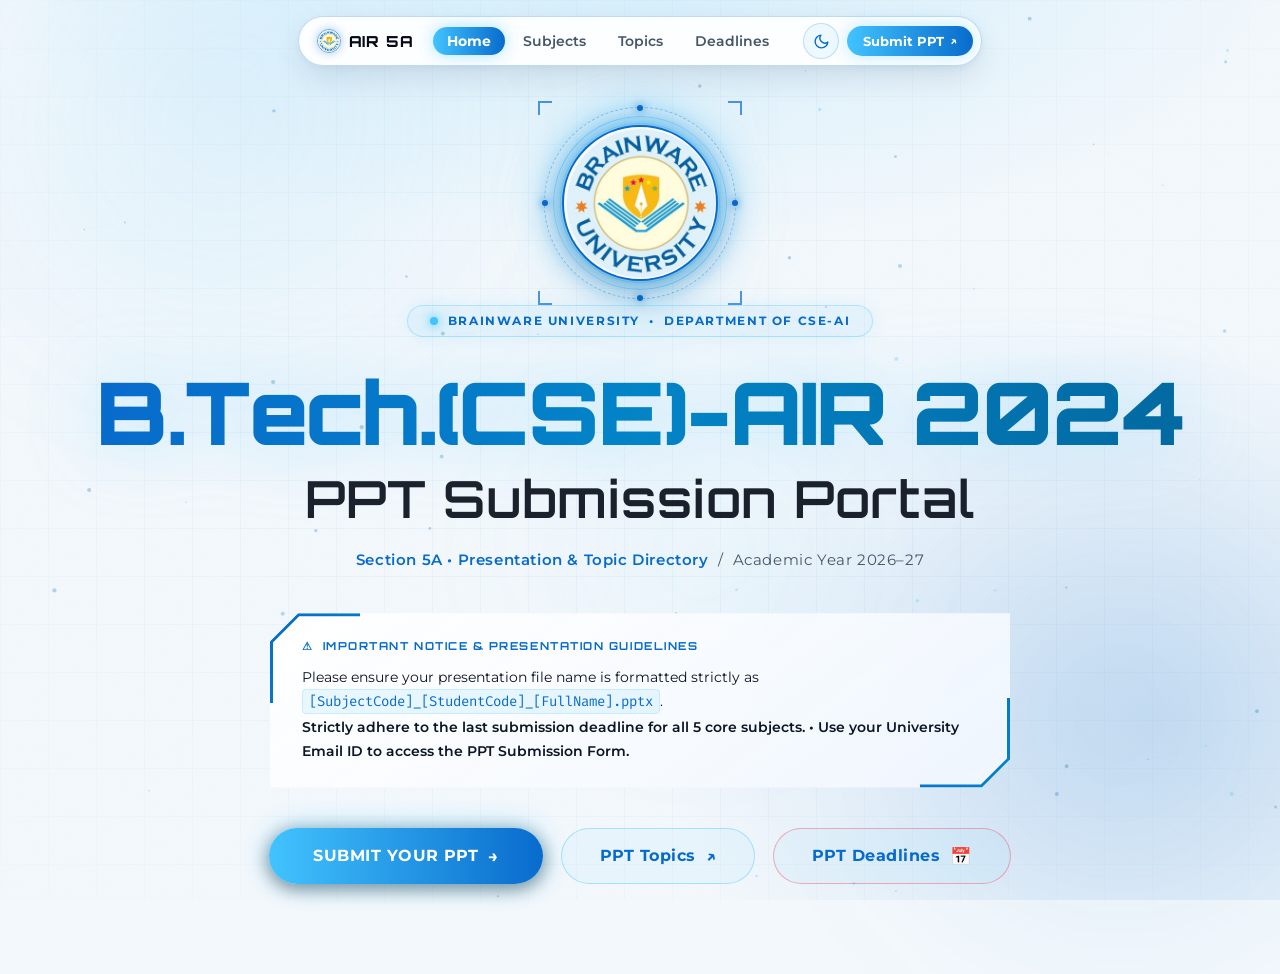
==== commit d70e41fc: "refactor: add style.css and update responsive navigation layout" ====
--- a/standalone.html
+++ b/standalone.html
@@ -2518,19 +2518,120 @@
 }
 
 @media (max-width: 768px) {
+  .site-nav-wrap {
+    top: max(8px, env(safe-area-inset-top, 8px));
+    padding: 0 10px;
+    width: 100%;
+    box-sizing: border-box;
+  }
   .site-nav {
-    padding: 5px 8px 5px 12px;
+    display: flex;
+    flex-direction: column;
+    width: 100%;
+    max-width: 520px;
+    padding: 8px 10px;
+    gap: 7px;
+    border-radius: 20px;
+    background: var(--nav-bg);
+    backdrop-filter: blur(25px);
+    -webkit-backdrop-filter: blur(25px);
+    box-shadow: 0 10px 32px rgba(0, 0, 0, 0.55), 0 0 1px rgba(66, 195, 254, 0.4);
+    box-sizing: border-box;
+  }
+  .site-nav-top {
+    display: flex;
+    align-items: center;
+    justify-content: space-between;
+    width: 100%;
+    order: 1;
+  }
+  .nav-brand {
+    order: 1;
     gap: 8px;
-    max-width: 96vw;
+    flex-shrink: 0;
+  }
+  .nav-brand-logo {
+    width: 26px;
+    height: 26px;
+  }
+  .nav-title {
+    font-size: 0.9rem;
+    font-weight: 800;
+    display: block;
+    color: var(--txt-heading);
+    letter-spacing: 0.05em;
   }
   .nav-sub { display: none; }
-  .nav-link { padding: 6px 10px; font-size: 0.78rem; min-height: 36px; }
-  .nav-btn-submit { padding: 6px 12px; font-size: 0.78rem; min-height: 36px; }
-
-  .page { padding: clamp(80px, 14vw, 100px) clamp(12px, 3.5vw, 28px) clamp(32px, 6vw, 60px); }
-  #home { padding-top: clamp(86px, 15vw, 110px); }
-  #subjects, #topics, #deadlines, #rai-detail, #rsm-detail, #tmmd-detail, #pe-detail, #ra-detail {
-    padding-top: clamp(86px, 15vw, 110px);
+  .nav-actions {
+    order: 2;
+    display: flex;
+    align-items: center;
+    gap: 8px;
+    flex-shrink: 0;
+  }
+  .theme-toggle-btn {
+    width: 34px;
+    height: 34px;
+    min-width: 34px;
+    border-radius: 50%;
+  }
+  .nav-btn-submit {
+    padding: 6px 13px;
+    font-size: 0.78rem;
+    min-height: 34px;
+    border-radius: var(--pill);
+    gap: 4px;
+  }
+  .nav-links {
+    order: 2;
+    display: grid;
+    grid-template-columns: repeat(4, 1fr);
+    width: 100%;
+    gap: 4px;
+    background: rgba(0, 229, 255, 0.04);
+    padding: 3px;
+    border-radius: 12px;
+    border: 1px solid rgba(0, 229, 255, 0.12);
+    box-sizing: border-box;
+  }
+  .nav-link {
+    width: 100%;
+    text-align: center;
+    padding: 6px 4px;
+    font-size: 0.78rem;
+    font-weight: 600;
+    min-height: 32px;
+    border-radius: 9px;
+    display: flex;
+    align-items: center;
+    justify-content: center;
+    box-sizing: border-box;
+  }
+
+  /* Space from Logo and Page Top Spacing on Mobile/Tablets */
+  .page { 
+    padding: calc(env(safe-area-inset-top, 0px) + clamp(142px, 24vw, 170px)) clamp(12px, 3.5vw, 28px) clamp(36px, 6vw, 64px); 
+  }
+  #home { 
+    padding-top: calc(env(safe-area-inset-top, 0px) + clamp(155px, 27vw, 188px)); 
+  }
+  #subjects, #topics, #deadlines, #rai-detail, #rsm-detail, #tmmd-detail, #pe-detail, #ra-detail, #submit-rsm {
+    padding-top: calc(env(safe-area-inset-top, 0px) + clamp(142px, 24vw, 170px));
+  }
+
+  .hero-logo-showcase {
+    width: clamp(120px, 30vw, 150px);
+    height: clamp(120px, 30vw, 150px);
+    margin: clamp(16px, 3.5vw, 24px) auto clamp(20px, 4vw, 30px);
+  }
+  .uni-badge {
+    padding: 6px 16px;
+    font-size: clamp(9.5px, 2.2vw, 11px);
+    letter-spacing: 0.08em;
+    max-width: 94vw;
+    box-sizing: border-box;
+    white-space: normal;
+    text-align: center;
   }
   .section-title { font-size: clamp(1.4rem, 4.5vw, 2.4rem); }
   .detail-header h2 { font-size: clamp(1.3rem, 4vw, 2rem); }
@@ -2551,13 +2652,11 @@
     min-height: auto;
     padding: 24px 20px 34px;
   }
-  .card-actions {
-    flex-direction: row;
-    gap: 8px;
-  }
-  .card-action-btn {
-    flex: 1 1 130px;
-    min-height: 44px;
+  .filter-pills {
+    display: flex;
+    flex-wrap: wrap;
+    justify-content: center;
+    gap: 6px;
   }
   .table-scroll-hint {
     display: flex;
@@ -2570,29 +2669,48 @@
   }
 }
 
+@media (max-width: 520px) {
+  .card-actions {
+    flex-direction: column;
+    gap: 8px;
+    width: 100%;
+  }
+  .card-action-btn {
+    width: 100%;
+    min-height: 44px;
+    text-align: center;
+    justify-content: center;
+  }
+}
+
 @media (max-width: 480px) {
   .site-nav-wrap {
-    top: 10px;
-    padding: 0 6px;
+    top: max(6px, env(safe-area-inset-top, 6px));
+    padding: 0 8px;
   }
   .site-nav {
-    width: 100%;
-    padding: 4px 6px;
-    gap: 4px;
-    justify-content: space-between;
-  }
-  .nav-brand { gap: 6px; }
-  .nav-title { font-size: 0.82rem; }
-  .nav-links { gap: 2px; }
-  .nav-link { padding: 5px 7px; font-size: 0.74rem; }
-  .nav-btn-submit { padding: 5px 9px; font-size: 0.74rem; }
+    padding: 7px 9px;
+    gap: 6px;
+    border-radius: 18px;
+  }
+  .nav-title { font-size: 0.86rem; }
+  .nav-btn-submit {
+    padding: 5px 11px;
+    font-size: 0.76rem;
+    min-height: 32px;
+  }
+  .nav-link {
+    font-size: 0.74rem;
+    padding: 5px 2px;
+    min-height: 30px;
+  }
   
-  .hero-line1 { font-size: clamp(1.6rem, 8vw, 2.4rem); }
-  .hero-line2 { font-size: clamp(1rem, 4.8vw, 1.5rem); }
+  .hero-line1 { font-size: clamp(1.6rem, 7.5vw, 2.4rem); }
+  .hero-line2 { font-size: clamp(0.95rem, 4.2vw, 1.4rem); }
   .notice-card { width: 100%; padding: 12px 14px; font-size: 0.85rem; }
-  .cta-group { flex-direction: column; width: 100%; }
+  .cta-group { flex-direction: column; width: 100%; max-width: 360px; margin: 0 auto; gap: 10px; }
   .cta-group .btn-primary, .cta-group .btn-secondary { width: 100%; min-height: 46px; }
-  .stats-row { grid-template-columns: repeat(2, 1fr); gap: 8px; }
+  .stats-row { grid-template-columns: repeat(2, 1fr); gap: 8px; max-width: 440px; margin: 0 auto; }
   .stat-box { padding: 12px 8px; }
   .stat-num { font-size: 1.4rem; }
   .stat-lbl { font-size: 9px; }
@@ -2602,9 +2720,21 @@
   .modal-box { width: 95vw; padding: 20px 16px; margin: 12px auto; }
 }
 
-@media (max-width: 360px) {
-  .nav-title { display: none; }
-  .nav-link { padding: 4px 5px; font-size: 0.7rem; }
+@media (max-width: 380px) {
+  .site-nav {
+    padding: 6px 7px;
+    gap: 5px;
+  }
+  .nav-brand-logo { width: 22px; height: 22px; }
+  .nav-title { font-size: 0.8rem; }
+  .nav-btn-submit {
+    padding: 5px 8px;
+    font-size: 0.72rem;
+  }
+  .nav-link {
+    font-size: 0.7rem;
+    padding: 4px 1px;
+  }
   .card-action-btn { font-size: 0.74rem; padding: 7px 10px; }
 }
 
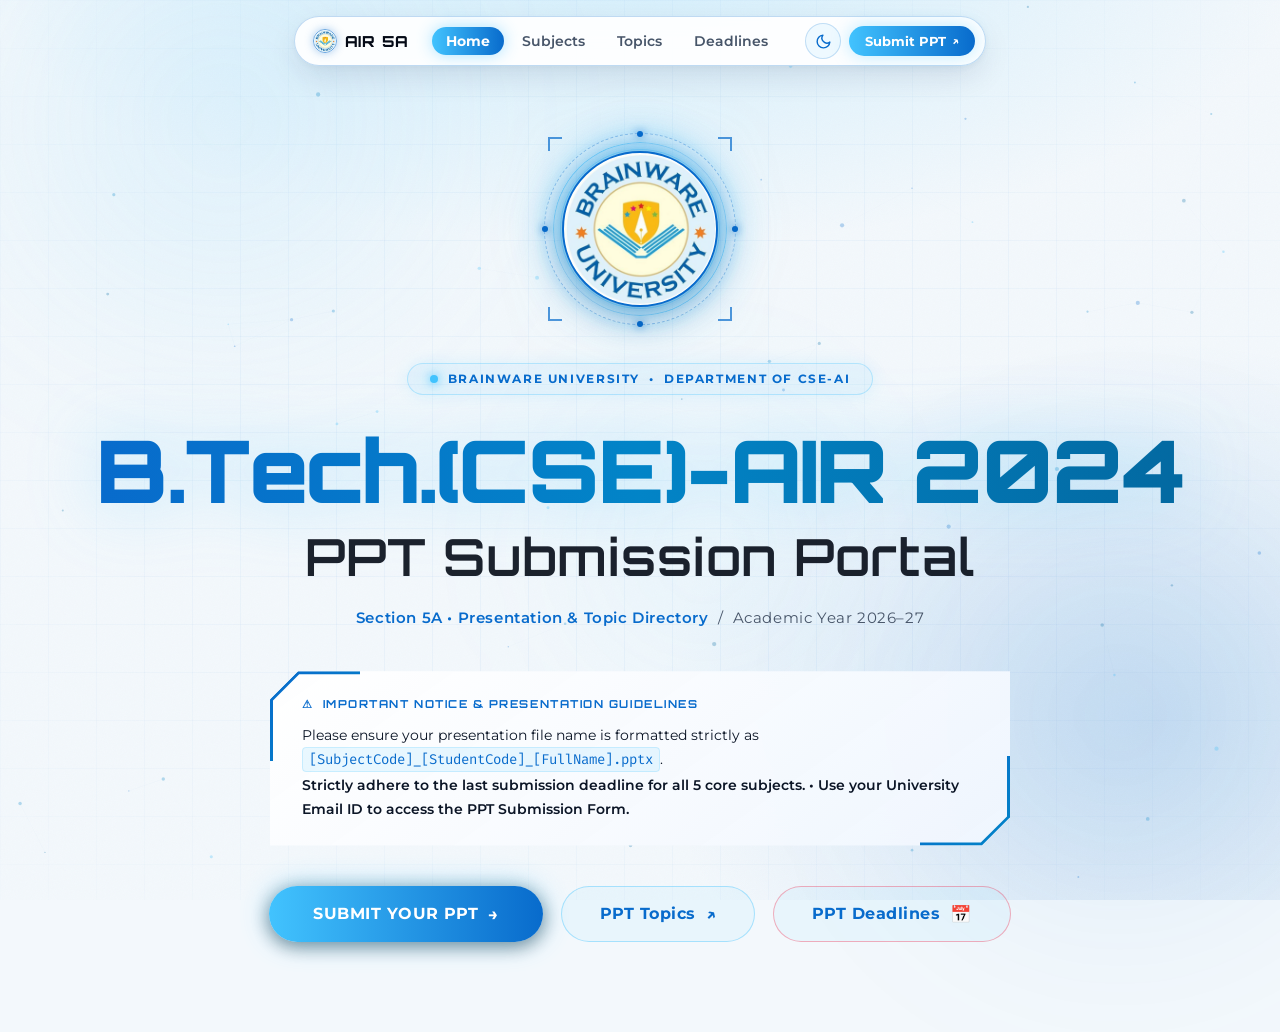
==== commit d83aefd8: "feat: add cyber event CSS design system and update HTML documents" ====
--- a/standalone.html
+++ b/standalone.html
@@ -268,13 +268,14 @@
   pointer-events: auto;
   display: flex;
   align-items: center;
-  gap: clamp(8px, 1.6vw, 20px);
+  justify-content: space-between;
+  gap: clamp(10px, 1.8vw, 24px);
   background: var(--nav-bg);
   backdrop-filter: blur(20px);
   -webkit-backdrop-filter: blur(20px);
   border: 1px solid var(--nav-border);
   border-radius: var(--pill);
-  padding: 6px 8px 6px 18px;
+  padding: 6px 10px 6px 18px;
   box-shadow: var(--nav-shadow);
   transition: background 0.3s ease, border-color 0.3s ease, box-shadow 0.3s ease;
 }
@@ -469,7 +470,7 @@
   position: relative;
   width: clamp(124px, 16vw, 156px);
   height: clamp(124px, 16vw, 156px);
-  margin: 0 auto clamp(16px, 2.5vw, 24px);
+  margin: clamp(16px, 2.8vw, 26px) auto clamp(40px, 6vw, 56px);
   display: flex;
   align-items: center;
   justify-content: center;
@@ -586,7 +587,7 @@
 /* Cyber Corner Brackets Flanking the Circular Emblem */
 .logo-corner-brackets {
   position: absolute;
-  inset: -24px;
+  inset: -14px;
   pointer-events: none;
   z-index: 2;
 }
@@ -2525,119 +2526,151 @@
     box-sizing: border-box;
   }
   .site-nav {
-    display: flex;
-    flex-direction: column;
-    width: 100%;
-    max-width: 520px;
-    padding: 8px 10px;
-    gap: 7px;
-    border-radius: 20px;
-    background: var(--nav-bg);
-    backdrop-filter: blur(25px);
-    -webkit-backdrop-filter: blur(25px);
-    box-shadow: 0 10px 32px rgba(0, 0, 0, 0.55), 0 0 1px rgba(66, 195, 254, 0.4);
-    box-sizing: border-box;
-  }
-  .site-nav-top {
-    display: flex;
-    align-items: center;
-    justify-content: space-between;
-    width: 100%;
-    order: 1;
+    display: grid !important;
+    grid-template-columns: 1fr auto !important;
+    grid-template-rows: auto auto !important;
+    grid-template-areas:
+      "brand actions"
+      "links links" !important;
+    width: 100% !important;
+    max-width: 500px !important;
+    padding: 8px 12px 8px 14px !important;
+    gap: 8px 8px !important;
+    border-radius: 20px !important;
+    background: var(--nav-bg) !important;
+    backdrop-filter: blur(25px) !important;
+    -webkit-backdrop-filter: blur(25px) !important;
+    box-shadow: 0 10px 32px rgba(0, 0, 0, 0.55), 0 0 1px rgba(66, 195, 254, 0.4) !important;
+    box-sizing: border-box !important;
   }
   .nav-brand {
-    order: 1;
-    gap: 8px;
-    flex-shrink: 0;
+    grid-area: brand !important;
+    display: flex !important;
+    align-items: center !important;
+    justify-self: start !important;
+    gap: 8px !important;
+    flex-shrink: 0 !important;
+    margin: 0 !important;
   }
   .nav-brand-logo {
-    width: 26px;
-    height: 26px;
+    width: 26px !important;
+    height: 26px !important;
   }
   .nav-title {
-    font-size: 0.9rem;
-    font-weight: 800;
-    display: block;
-    color: var(--txt-heading);
-    letter-spacing: 0.05em;
-  }
-  .nav-sub { display: none; }
+    font-size: 0.92rem !important;
+    font-weight: 800 !important;
+    display: block !important;
+    color: var(--txt-heading) !important;
+    letter-spacing: 0.05em !important;
+  }
+  .nav-sub { display: none !important; }
   .nav-actions {
-    order: 2;
-    display: flex;
-    align-items: center;
-    gap: 8px;
-    flex-shrink: 0;
+    grid-area: actions !important;
+    display: flex !important;
+    align-items: center !important;
+    justify-self: end !important;
+    gap: 8px !important;
+    flex-shrink: 0 !important;
+    margin: 0 !important;
   }
   .theme-toggle-btn {
-    width: 34px;
-    height: 34px;
-    min-width: 34px;
-    border-radius: 50%;
+    width: 34px !important;
+    height: 34px !important;
+    min-width: 34px !important;
+    border-radius: 50% !important;
   }
   .nav-btn-submit {
-    padding: 6px 13px;
-    font-size: 0.78rem;
-    min-height: 34px;
-    border-radius: var(--pill);
-    gap: 4px;
+    padding: 6px 14px !important;
+    font-size: 0.78rem !important;
+    min-height: 34px !important;
+    border-radius: var(--pill) !important;
+    gap: 5px !important;
   }
   .nav-links {
-    order: 2;
-    display: grid;
-    grid-template-columns: repeat(4, 1fr);
-    width: 100%;
-    gap: 4px;
-    background: rgba(0, 229, 255, 0.04);
-    padding: 3px;
-    border-radius: 12px;
-    border: 1px solid rgba(0, 229, 255, 0.12);
-    box-sizing: border-box;
+    grid-area: links !important;
+    display: grid !important;
+    grid-template-columns: repeat(4, 1fr) !important;
+    width: 100% !important;
+    gap: 4px !important;
+    background: rgba(0, 229, 255, 0.04) !important;
+    padding: 3px !important;
+    border-radius: 12px !important;
+    border: 1px solid rgba(0, 229, 255, 0.12) !important;
+    box-sizing: border-box !important;
+    margin: 0 !important;
   }
   .nav-link {
-    width: 100%;
-    text-align: center;
-    padding: 6px 4px;
-    font-size: 0.78rem;
-    font-weight: 600;
-    min-height: 32px;
-    border-radius: 9px;
-    display: flex;
-    align-items: center;
-    justify-content: center;
-    box-sizing: border-box;
+    width: 100% !important;
+    text-align: center !important;
+    padding: 6px 3px !important;
+    font-size: 0.78rem !important;
+    font-weight: 600 !important;
+    min-height: 32px !important;
+    border-radius: 9px !important;
+    display: flex !important;
+    align-items: center !important;
+    justify-content: center !important;
+    box-sizing: border-box !important;
+    white-space: nowrap !important;
   }
 
   /* Space from Logo and Page Top Spacing on Mobile/Tablets */
   .page { 
-    padding: calc(env(safe-area-inset-top, 0px) + clamp(142px, 24vw, 170px)) clamp(12px, 3.5vw, 28px) clamp(36px, 6vw, 64px); 
+    padding: calc(env(safe-area-inset-top, 0px) + clamp(130px, 20vw, 150px)) clamp(12px, 3.5vw, 28px) clamp(36px, 6vw, 64px); 
   }
   #home { 
-    padding-top: calc(env(safe-area-inset-top, 0px) + clamp(155px, 27vw, 188px)); 
+    padding-top: calc(env(safe-area-inset-top, 0px) + clamp(140px, 22vw, 165px)); 
   }
   #subjects, #topics, #deadlines, #rai-detail, #rsm-detail, #tmmd-detail, #pe-detail, #ra-detail, #submit-rsm {
-    padding-top: calc(env(safe-area-inset-top, 0px) + clamp(142px, 24vw, 170px));
+    padding-top: calc(env(safe-area-inset-top, 0px) + clamp(130px, 20vw, 150px));
   }
 
   .hero-logo-showcase {
-    width: clamp(120px, 30vw, 150px);
-    height: clamp(120px, 30vw, 150px);
-    margin: clamp(16px, 3.5vw, 24px) auto clamp(20px, 4vw, 30px);
+    width: clamp(120px, 30vw, 146px);
+    height: clamp(120px, 30vw, 146px);
+    margin: clamp(12px, 3vw, 20px) auto clamp(36px, 6vw, 48px);
+  }
+  .logo-corner-brackets {
+    inset: -12px;
   }
   .uni-badge {
-    padding: 6px 16px;
+    padding: 7px 18px;
     font-size: clamp(9.5px, 2.2vw, 11px);
     letter-spacing: 0.08em;
     max-width: 94vw;
     box-sizing: border-box;
     white-space: normal;
     text-align: center;
+    margin-bottom: clamp(18px, 3.5vw, 28px);
   }
   .section-title { font-size: clamp(1.4rem, 4.5vw, 2.4rem); }
   .detail-header h2 { font-size: clamp(1.3rem, 4vw, 2rem); }
   .back-btn { padding: 9px 16px; font-size: 12px; min-height: 40px; display: inline-flex; align-items: center; }
   .table-wrap { width: min(860px, 97vw); max-height: 54vh; }
   .toast-popup { bottom: 16px; right: 16px; left: 16px; text-align: center; }
+}
+
+@media (max-width: 380px) {
+  .site-nav {
+    padding: 6px 8px !important;
+    gap: 6px 6px !important;
+  }
+  .nav-title {
+    font-size: 0.84rem !important;
+  }
+  .nav-btn-submit {
+    padding: 5px 9px !important;
+    font-size: 0.72rem !important;
+    gap: 3px !important;
+  }
+  .nav-link {
+    font-size: 0.71rem !important;
+    padding: 5px 1px !important;
+  }
+  .uni-badge {
+    font-size: 9px !important;
+    padding: 6px 12px !important;
+  }
 }
 
 @media (max-width: 640px) {
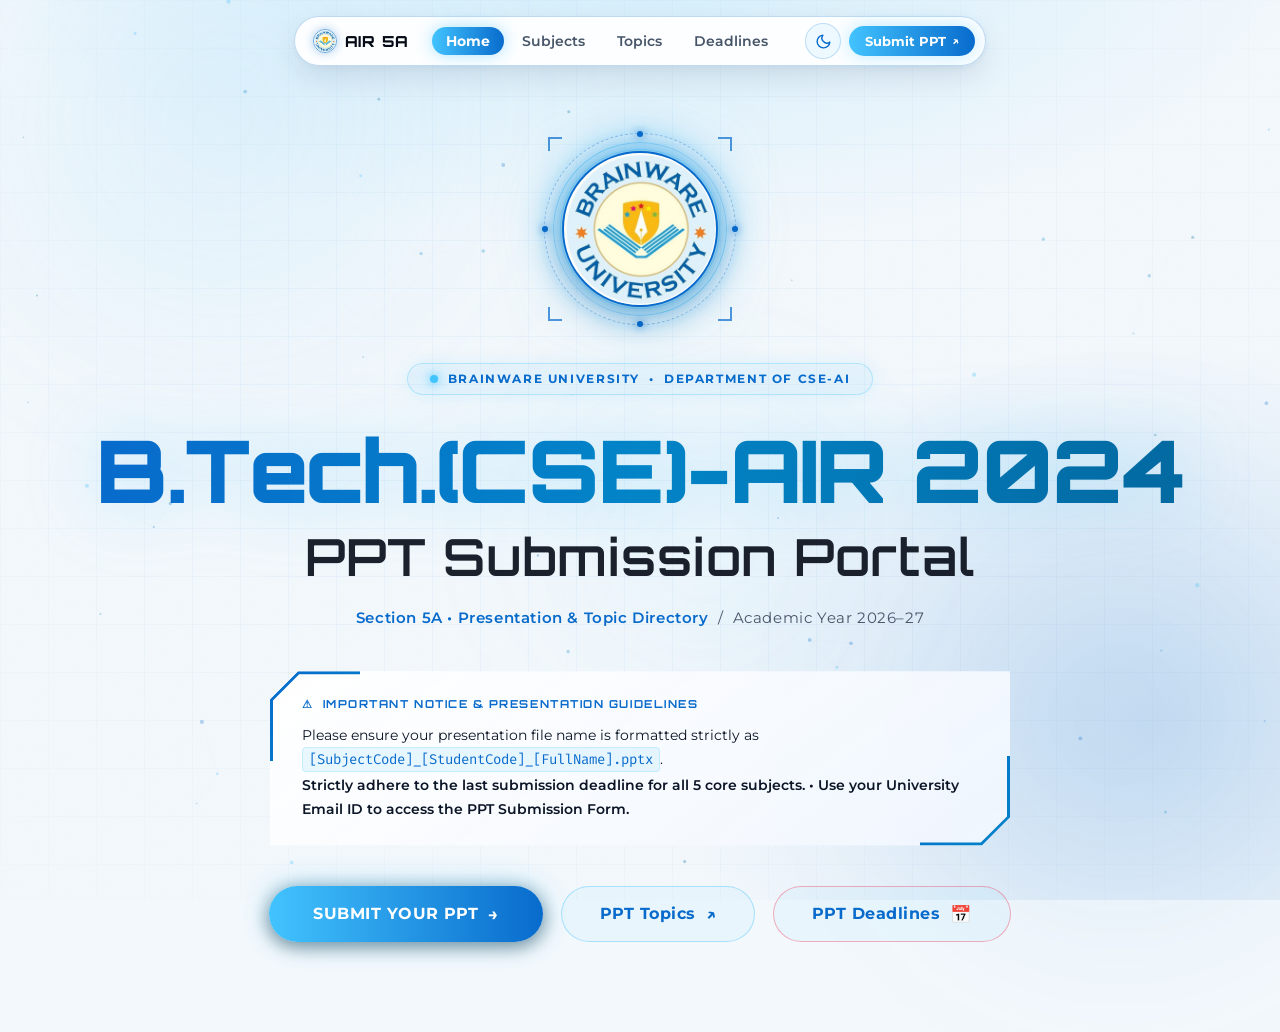
==== commit 4ec1107c: "feat: add cyber event design system stylesheet and update standalone presentation" ====
--- a/standalone.html
+++ b/standalone.html
@@ -2671,6 +2671,12 @@
     font-size: 9px !important;
     padding: 6px 12px !important;
   }
+  .card-action-btn {
+    min-height: 35px !important;
+    height: 35px !important;
+    font-size: 0.76rem !important;
+    padding: 0 10px !important;
+  }
 }
 
 @media (max-width: 640px) {
@@ -2682,8 +2688,8 @@
     margin: 0 auto;
   }
   .subject-card, .topic-card {
-    min-height: auto;
-    padding: 24px 20px 34px;
+    min-height: auto !important;
+    padding: 22px 18px 24px !important;
   }
   .filter-pills {
     display: flex;
@@ -2704,15 +2710,25 @@
 
 @media (max-width: 520px) {
   .card-actions {
-    flex-direction: column;
-    gap: 8px;
-    width: 100%;
+    display: flex !important;
+    flex-direction: column !important;
+    gap: 8px !important;
+    width: 100% !important;
+    margin-top: 14px !important;
   }
   .card-action-btn {
-    width: 100%;
-    min-height: 44px;
-    text-align: center;
-    justify-content: center;
+    width: 100% !important;
+    flex: 0 0 auto !important;
+    min-height: 38px !important;
+    height: 38px !important;
+    padding: 0 14px !important;
+    font-size: 0.8rem !important;
+    font-weight: 700 !important;
+    border-radius: 9px !important;
+    text-align: center !important;
+    justify-content: center !important;
+    display: inline-flex !important;
+    align-items: center !important;
   }
 }
 
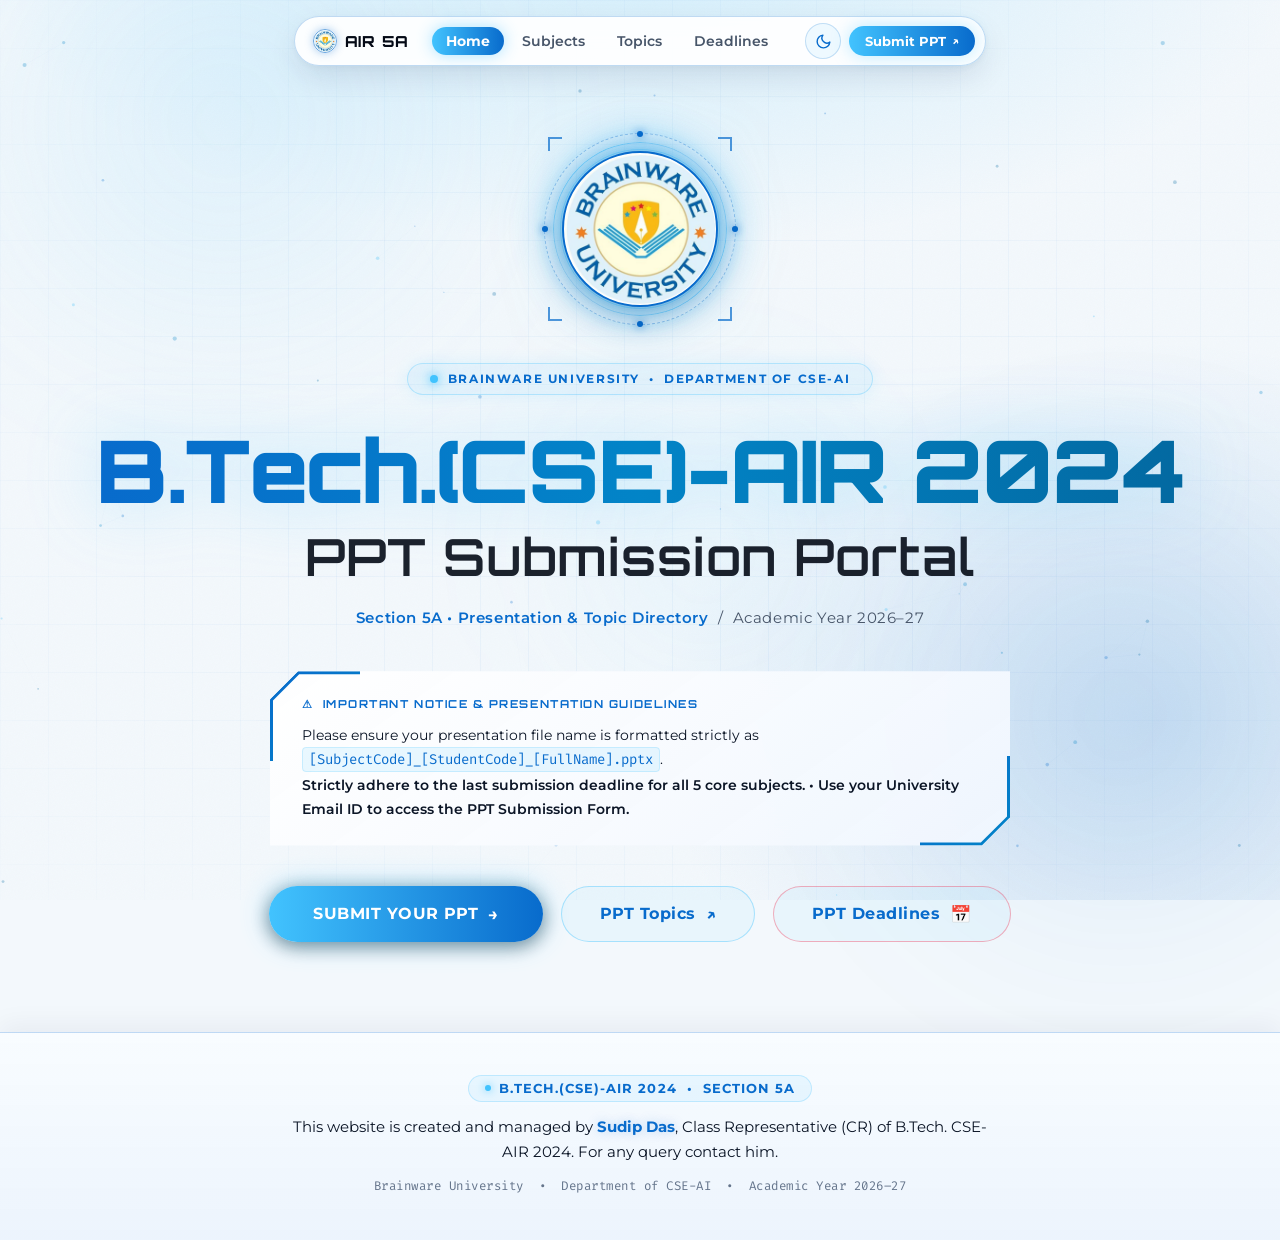
==== commit f6b32ca6: "feat: add comprehensive design system stylesheet and update HTML files" ====
--- a/standalone.html
+++ b/standalone.html
@@ -183,6 +183,8 @@
   transition: background-color 0.3s ease, color 0.3s ease;
   padding-left: env(safe-area-inset-left, 0px);
   padding-right: env(safe-area-inset-right, 0px);
+  display: flex;
+  flex-direction: column;
 }
 
 /* ━━━━━━━━━━━━━━━━━━━━━━━━━━━━━━━━━━━━
@@ -437,7 +439,7 @@
   width: 100%;
   box-sizing: border-box;
 }
-.page.active { display: flex; }
+.page.active { display: flex; flex: 1 0 auto; }
 
 /* ━━━━━━━━━━━━━━━━━━━━━━━━━━━━━━━━━━━━
    HOME PAGE
@@ -2387,6 +2389,87 @@
   opacity: 1;
   transform: translateY(0);
   pointer-events: auto;
+}
+
+/* ━━━━━━━━━━━━━━━━━━━━━━━━━━━━━━━━━━━━
+   SITE FOOTER SYSTEM
+━━━━━━━━━━━━━━━━━━━━━━━━━━━━━━━━━━━━ */
+.site-footer {
+  position: relative;
+  z-index: 10;
+  width: 100%;
+  margin-top: auto;
+  border-top: 1px solid var(--border);
+  background: linear-gradient(180deg, rgba(4, 7, 18, 0.78) 0%, rgba(2, 4, 10, 0.97) 100%);
+  backdrop-filter: blur(20px);
+  -webkit-backdrop-filter: blur(20px);
+  padding: clamp(28px, 4vw, 42px) clamp(16px, 4vw, 32px) clamp(30px, 4.5vw, 46px);
+  text-align: center;
+  box-shadow: 0 -12px 35px rgba(0, 0, 0, 0.55);
+  box-sizing: border-box;
+}
+
+[data-theme="light"] .site-footer {
+  background: linear-gradient(180deg, rgba(248, 252, 255, 0.94) 0%, rgba(236, 244, 253, 0.98) 100%);
+  border-top-color: rgba(8, 107, 204, 0.2);
+  box-shadow: 0 -8px 24px rgba(8, 28, 64, 0.05);
+}
+
+.footer-container {
+  width: min(900px, 94vw);
+  margin: 0 auto;
+  display: flex;
+  flex-direction: column;
+  align-items: center;
+  gap: 12px;
+}
+
+.footer-badge {
+  display: inline-flex;
+  align-items: center;
+  gap: 8px;
+  background: rgba(66, 195, 254, 0.08);
+  border: 1px solid rgba(66, 195, 254, 0.25);
+  border-radius: var(--pill);
+  padding: 5px 16px;
+  font-family: var(--font-body);
+  font-size: clamp(0.72rem, 1.2vw, 0.8rem);
+  font-weight: 700;
+  letter-spacing: 0.08em;
+  text-transform: uppercase;
+  color: var(--cyan);
+}
+
+.footer-dot {
+  width: 6px;
+  height: 6px;
+  border-radius: 50%;
+  background: #42c3fe;
+  box-shadow: 0 0 8px #42c3fe;
+  animation: pulse 2s infinite ease-in-out;
+}
+
+.footer-text {
+  font-family: var(--font-body);
+  font-size: clamp(0.85rem, 1.35vw, 0.95rem);
+  color: var(--txt);
+  line-height: 1.65;
+  margin: 0;
+  max-width: 720px;
+}
+
+.footer-author {
+  color: var(--cyan);
+  font-weight: 700;
+  text-shadow: 0 0 12px var(--cyan-glow);
+}
+
+.footer-meta {
+  font-family: var(--font-mono);
+  font-size: clamp(0.7rem, 1.1vw, 0.78rem);
+  color: var(--txt3);
+  letter-spacing: 0.04em;
+  margin-top: 2px;
 }
 
 /* ━━━━━━━━━━━━━━━━━━━━━━━━━━━━━━━━━━━━
@@ -3836,6 +3919,25 @@
 
 
 <!-- =========================================================================
+     SITE FOOTER
+========================================================================= -->
+<footer class="site-footer" role="contentinfo">
+  <div class="footer-container">
+    <div class="footer-badge">
+      <span class="footer-dot"></span>
+      B.Tech.(CSE)-AIR 2024 &nbsp;•&nbsp; Section 5A
+    </div>
+    <p class="footer-text">
+      This website is created and managed by <span class="footer-author">Sudip Das</span>, Class Representative (CR) of B.Tech. CSE-AIR 2024. For any query contact him.
+    </p>
+    <div class="footer-meta">
+      Brainware University &nbsp;•&nbsp; Department of CSE-AI &nbsp;•&nbsp; Academic Year 2026–27
+    </div>
+  </div>
+</footer>
+
+
+<!-- =========================================================================
      INTERACTIVE PPT SUBMISSION MODAL
 ========================================================================= -->
 <div class="modal-backdrop" id="submitModal" role="dialog" aria-modal="true" aria-labelledby="modalTitle">
